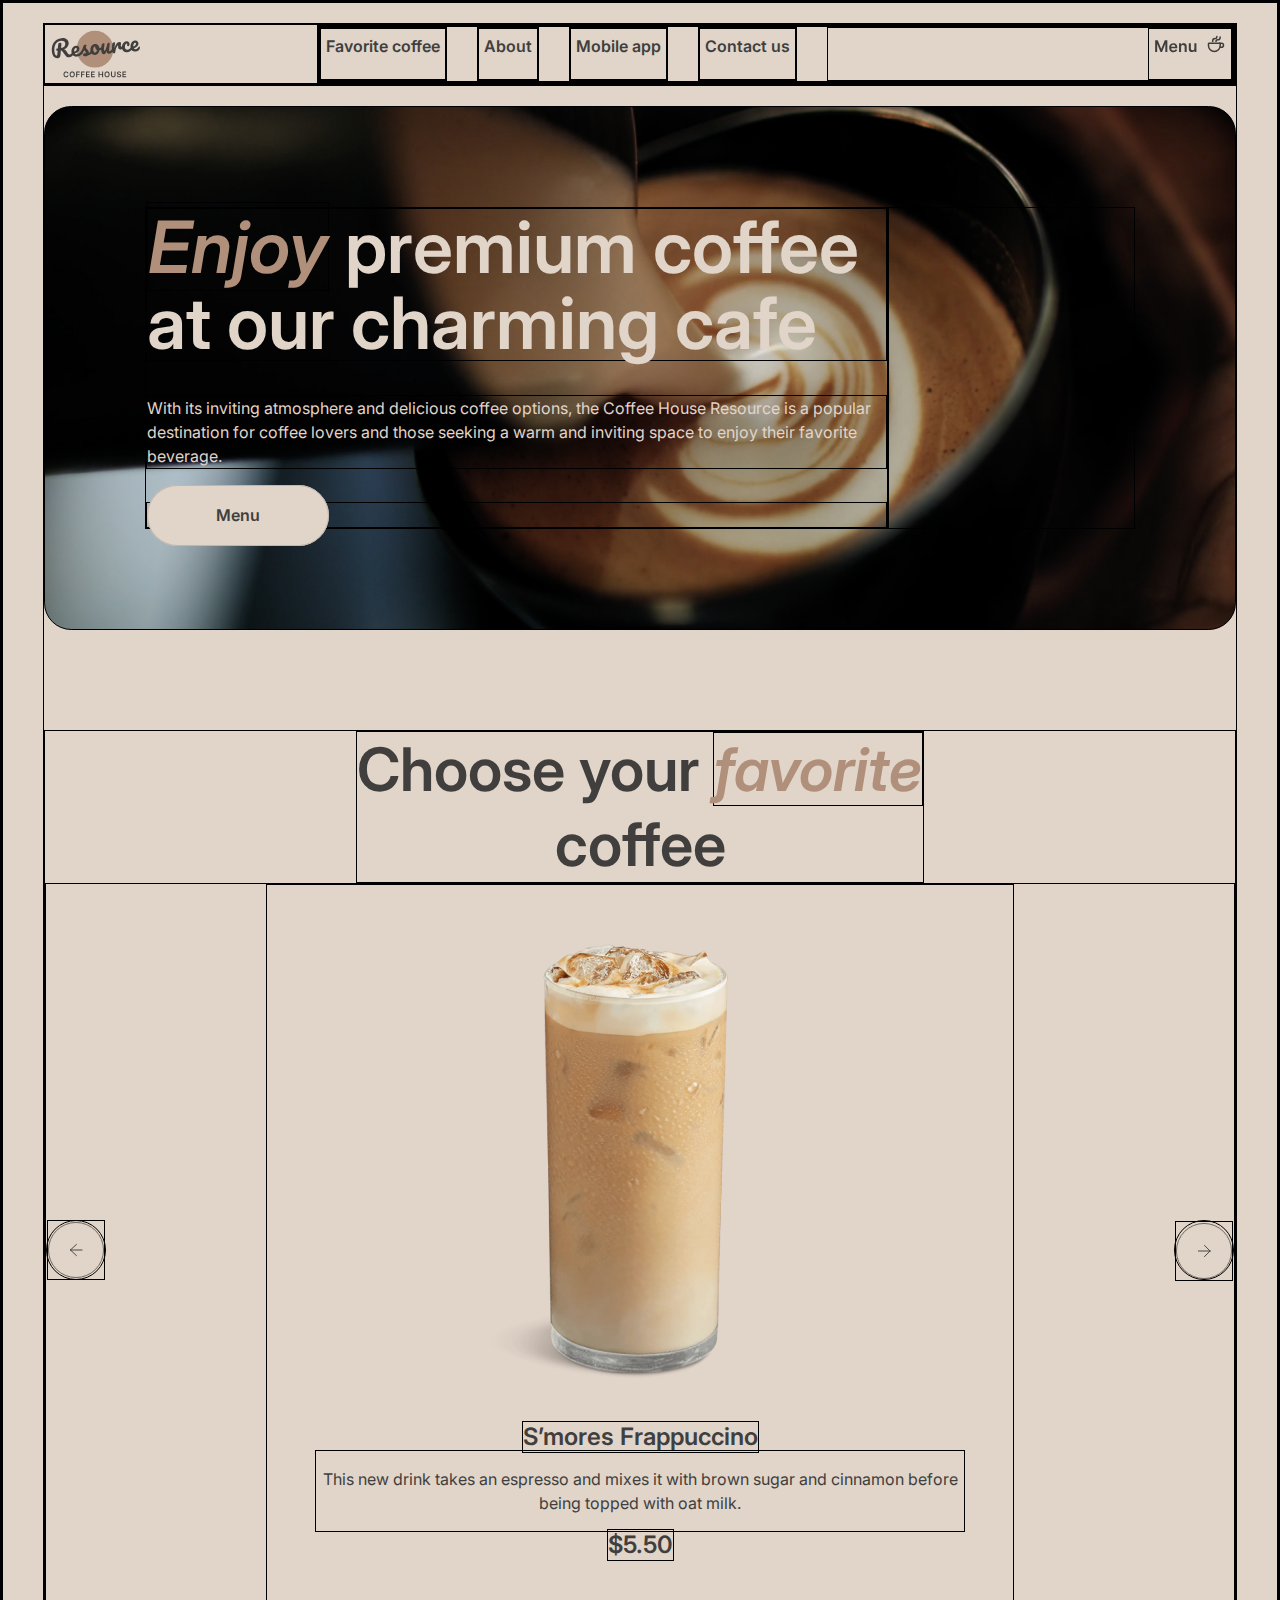
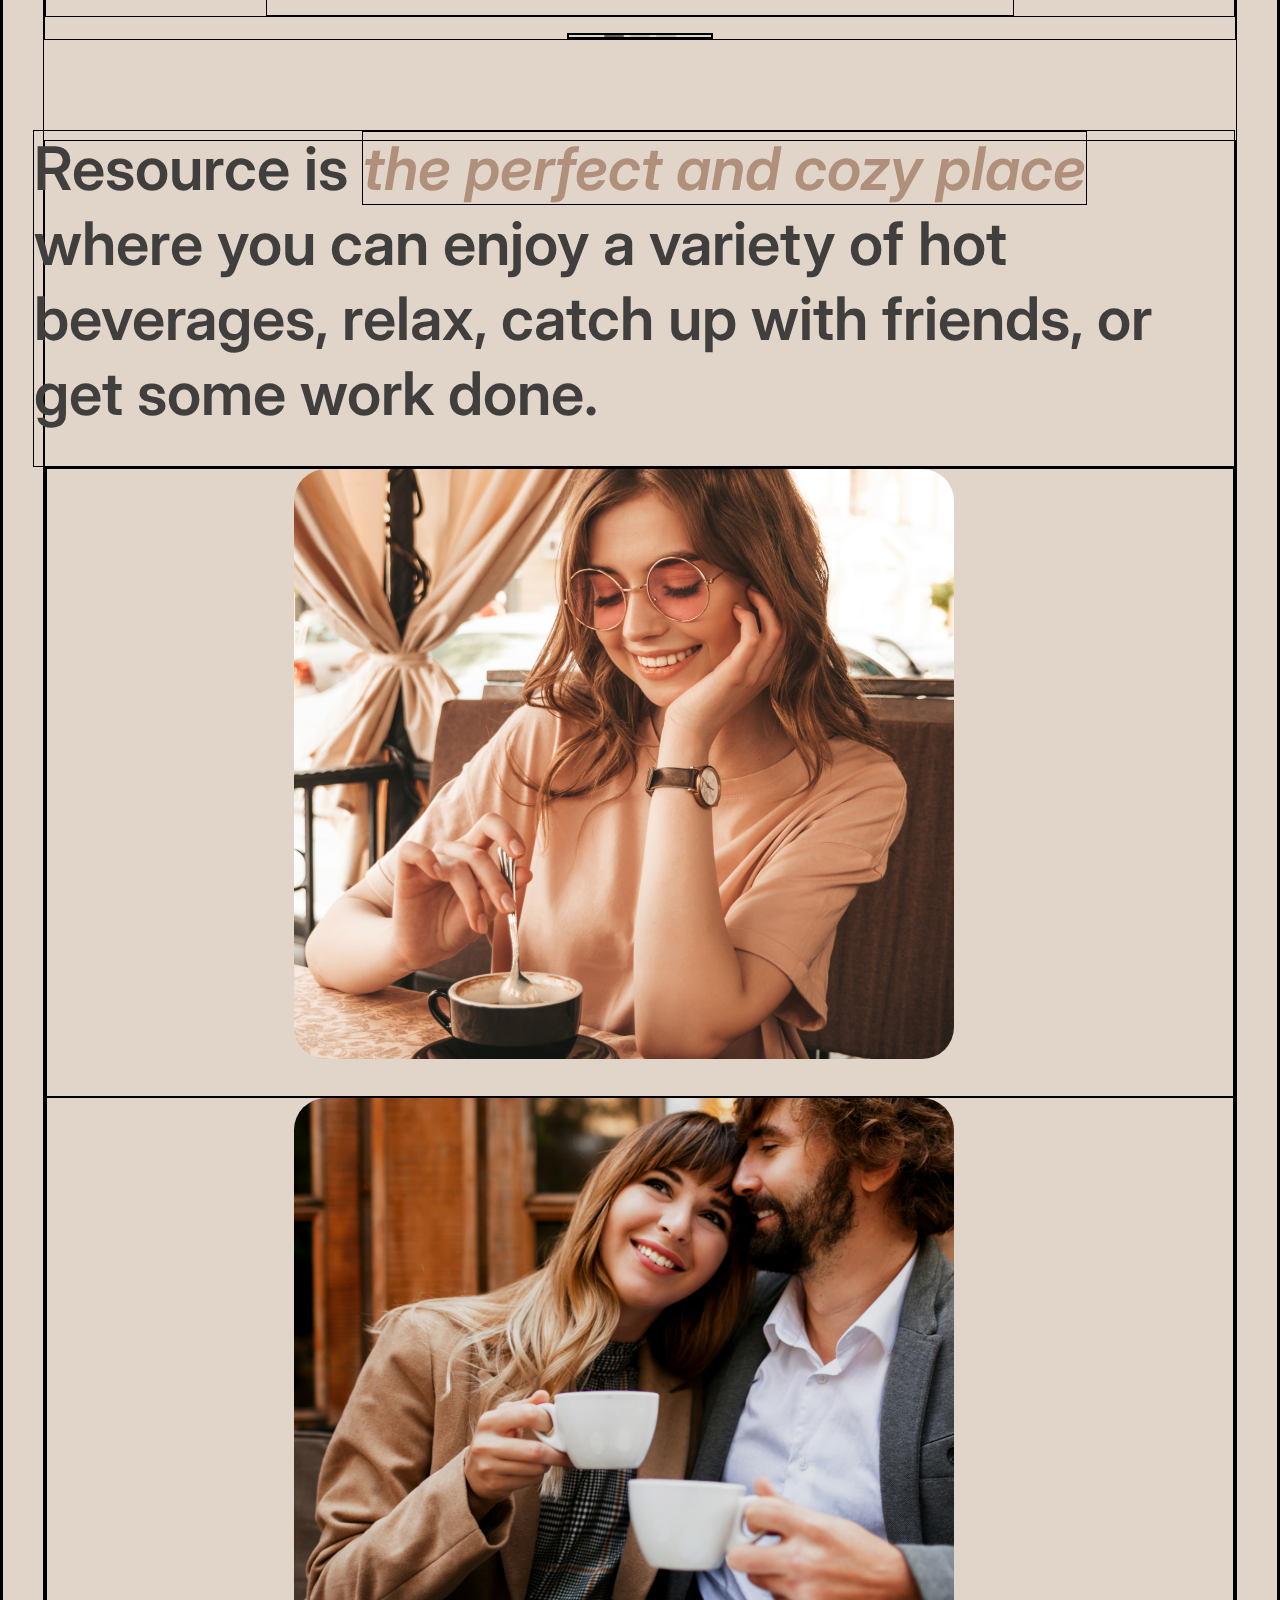
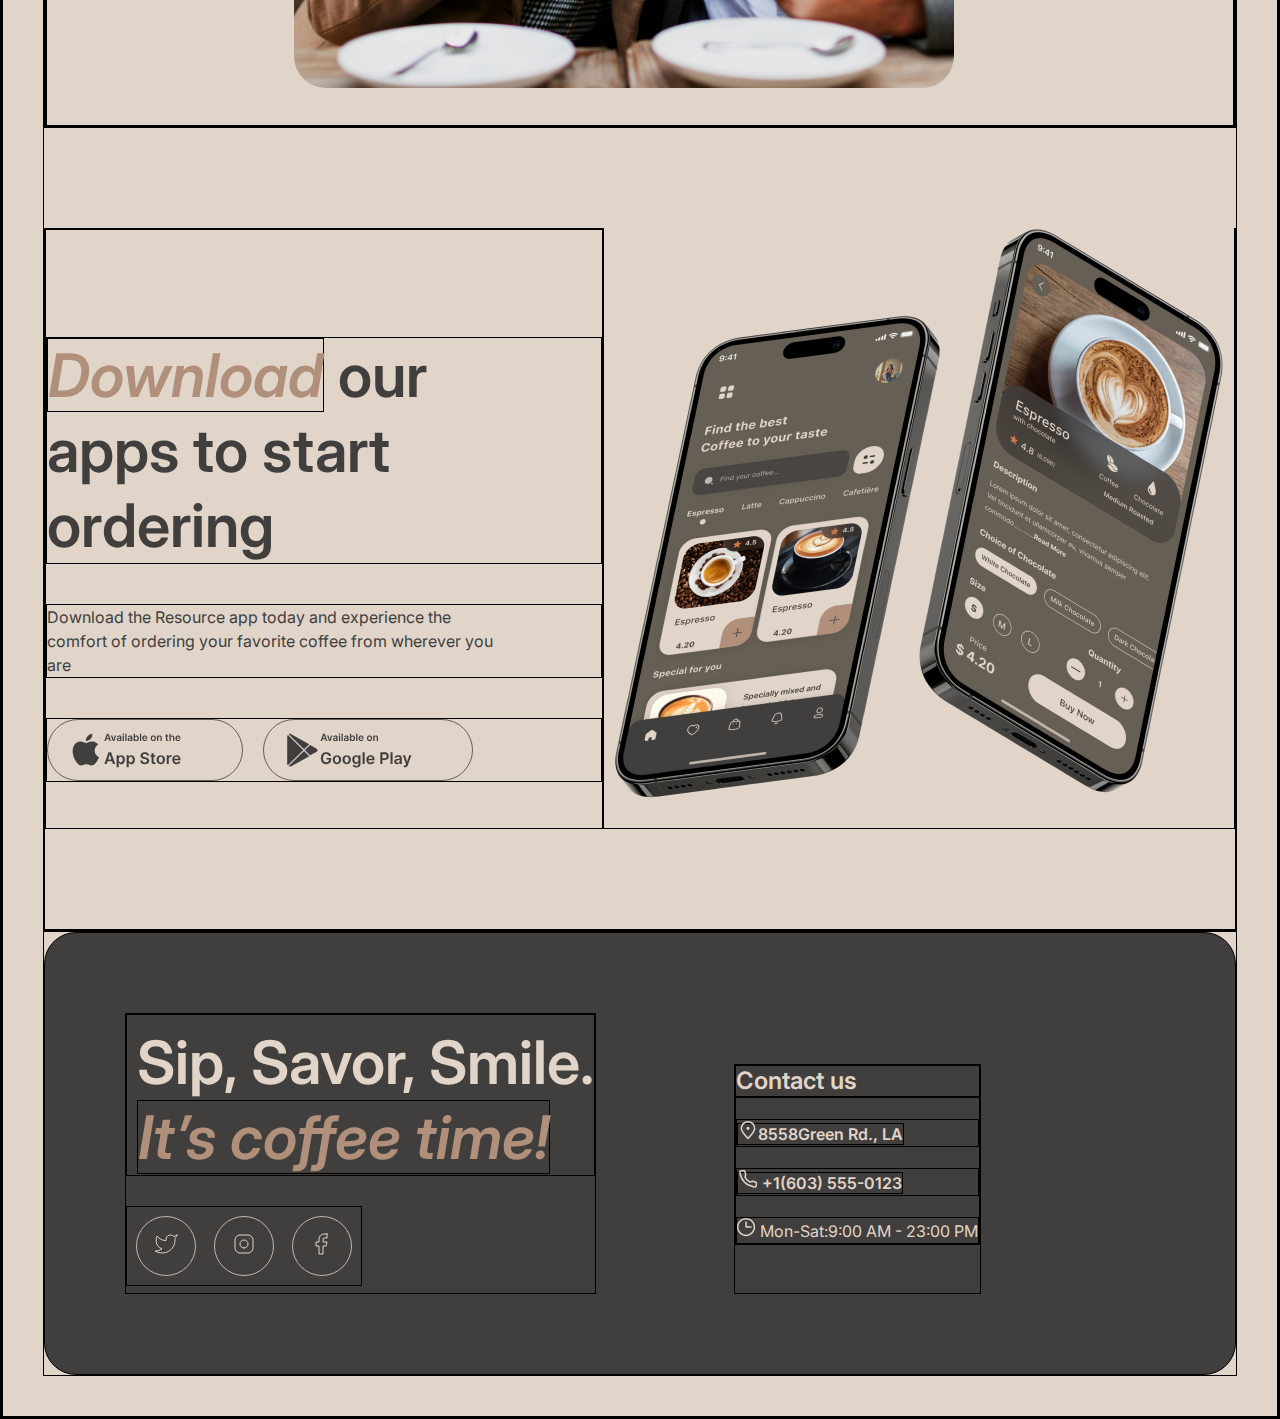
==== Coffee-House/index.html @ 2c1d0904 "Add files via upload" ====
<!doctype html>
<html lang="en">
    <head>
        <meta charset="UTF-8" />
        <meta name="viewport" content="width=device-width, initial-scale=1.0" />
        <title>CoffeeHouse1</title>
        <link rel="stylesheet" href="./css/main.css" />
        <link rel="icon" href="./assets/favicon.ico" />
    </head>
    <body>
        <div class="wrapper">
            <header class="header">
                <div class="header__container">
                    <img
                        class="header__logo"
                        src="./assets/logo.svg"
                        alt="logo2"
                    />
                    <nav class="header__nav nav" id="mainNav">
                        <ul class="nav__list">
                            <li class="nav__item">
                                <a href="#favorite-coffee" class="nav__link"
                                    >Favorite coffee</a
                                >
                            </li>
                            <li class="nav__item">
                                <a href="#about" class="nav__link">About</a>
                            </li>
                            <li class="nav__item">
                                <a href="#mobile-app" class="nav__link"
                                    >Mobile app</a
                                >
                            </li>
                            <li class="nav__item">
                                <a href="#contact-us" class="nav__link"
                                    >Contact us</a
                                >
                            </li>
                            <li class="nav__item">
                                <a 
                                    href="https://rolling-scopes-school.github.io/valdispatriarh-JSFE2023Q4/Coffee-House/page2/menu.html" 
                                    class="nav__link"
                                    id="toMenu"
                                    ><img src="./assets/menu-item.svg" alt="menu" /></a
                                >
                            </li>
                        </ul>
                    </nav>
                    <img
                        class="header__img-burger"
                        id="burgerBtn"
                        src="./assets/button-icon-burger.svg"
                        alt="burger-menu"
                    />
                </div>
            </header>
            <main class="page1">
                <section class="hero__container">
                    <div class="hero__block-def block-def">
                        <h1 class="block-def__h1">
                            <i class="block-def__h1-i">Enjoy</i> premium coffee
                            at our charming cafe
                        </h1>
                        <p class="block-def__text">
                            With its inviting atmosphere and delicious coffee
                            options, the Coffee House Resource is a popular
                            destination for coffee lovers and those seeking a
                            warm and inviting space to enjoy their favorite
                            beverage.
                        </p>
                        <div>
                            <a
                                href="https://rolling-scopes-school.github.io/valdispatriarh-JSFE2023Q4/Coffee-House/page2/menu.html"
                                class="block-def__btn"
                                >Menu</a
                            >
                        </div>
                    </div>
                    <div class="hero__block-zero"></div>
                </section>
                <section class="favorite-coffee__container">
                    <h2
                        class="favorite-coffee__h2-favorite-coffee"
                        id="favorite-coffee"
                    >
                        Choose your <i class="h2-i">favorite </i><br />coffee
                    </h2>
                    <div class="favorite-coffee__card-menu card-menu">
                        <button class="card-menu__btn-left">
                            <svg
                                width="60"
                                height="60"
                                viewBox="0 0 60 60"
                                fill="none"
                                xmlns="http://www.w3.org/2000/svg"
                            >
                                <rect
                                    x="0.5"
                                    y="0.5"
                                    width="59"
                                    height="59"
                                    rx="29.5"
                                    stroke="#665F55"
                                />
                                <path
                                    d="M36.5 30H24M24 30L30.5 36M24 30L30.5 24"
                                    stroke="#403F3D"
                                    stroke-linecap="round"
                                    stroke-linejoin="round"
                                />
                            </svg>
                        </button>
                        <div class="card-menu__card">
                            <img
                                src="assets/coffee-slider-1.png"
                                alt="coffee"
                            />
                            <h3>S’mores Frappuccino</h3>
                            <p class="text">
                                This new drink takes an espresso and mixes it
                                with brown sugar and cinnamon before being
                                topped with oat milk.
                            </p>
                            <h3>$5.50</h3>
                        </div>
                        <button class="card-menu__btn-right">
                            <svg
                                width="60"
                                height="60"
                                viewBox="0 0 60 60"
                                fill="none"
                                xmlns="http://www.w3.org/2000/svg"
                            >
                                <rect
                                    x="0.5"
                                    y="0.5"
                                    width="59"
                                    height="59"
                                    rx="29.5"
                                    stroke="#665F55"
                                />
                                <path
                                    d="M24 30H36.5M36.5 30L30.5 24M36.5 30L30.5 36"
                                    stroke="#403F3D"
                                    stroke-linecap="round"
                                    stroke-linejoin="round"
                                />
                            </svg>
                        </button>
                    </div>
                    <div class="favorite-coffee__controls">
                        <svg
                            width="144"
                            height="4"
                            viewBox="0 0 144 4"
                            fill="none"
                            xmlns="http://www.w3.org/2000/svg"
                        >
                            <rect width="40" height="4" rx="2" fill="#665F55" />
                            <rect
                                x="52"
                                width="40"
                                height="4"
                                rx="2"
                                fill="#C1B6AD"
                            />
                            <rect
                                x="104"
                                width="40"
                                height="4"
                                rx="2"
                                fill="#C1B6AD"
                            />
                        </svg>
                    </div>
                </section>
                <section class="about__container">
                    <h2 class="about__h2-about" id="about">
                        Resource is
                        <i class="h2-i">the perfect and cozy place</i> where you
                        can enjoy a variety of hot beverages, relax, catch up
                        with friends, or get some work done.
                    </h2>
                    <div class="about__block-foto block-foto">
                        <div class="block-foto__column column">
                            <img
                                class="column__foto"
                                src="assets/about-1.png"
                                alt="people-and-coffe"
                            /><img
                                class="column__foto"
                                id="foto-none"
                                src="assets/about-2.png"
                                alt="people-and-coffe"
                            />
                        </div>
                        <div class="block-foto__column column">
                            <img
                                class="column__foto"
                                id="foto-none"
                                src="assets/about-3.png"
                                alt="people-and-coffe"
                            /><img
                                class="column__foto"
                                src="assets/about-4.png"
                                alt="people-and-coffe"
                            />
                        </div>
                    </div>
                </section>
                <section class="mobile-app__container">
                    <div class="mobile-app__block-def-app block-def-app">
                        <h2
                            class="block-def-app__h2-mobile-app"
                            id="mobile-app"
                        >
                            <i class="h2-i">Download</i> our apps to start
                            ordering
                        </h2>
                        <p class="block-def-app__text">
                            Download the Resource app today and experience the
                            comfort of ordering your favorite coffee from
                            wherever you are
                        </p>
                        <div class="block-def-app__btns btns">
                            <button class="btns__btn">
                                <img
                                    src="assets/icon-aple.svg"
                                    alt="mobile-app"
                                />
                                <img
                                    src="assets/text-aple.svg"
                                    alt="mobile-app"
                                />
                            </button>
                            <button class="btns__btn">
                                <img
                                    src="assets/icon-play.svg"
                                    alt="mobile-app"
                                />
                                <img
                                    src="assets/text-play.svg"
                                    alt="mobile-app"
                                />
                            </button>
                        </div>
                    </div>
                    <div>
                        <img
                            class="mobile-app__img"
                            src="assets/mobile-screens.png"
                            alt="phone"
                        />
                    </div>
                </section>
            </main>
            <footer class="footer">
                <div class="footer__container contact">
                    <div class="contact__column1 column1">
                        <h2 class="column1__h2-footer" id="contact-us">
                            Sip, Savor, Smile. <br />
                            <i class="h2-i">It’s coffee time!</i>
                        </h2>
                        <div class="column1__socials socials">
                            <button class="socials__social">
                                <img src="assets/twitter.svg" alt="twitter" />
                            </button>
                            <button class="socials__social">
                                <img
                                    src="assets/instagram.svg"
                                    alt="instagram"
                                />
                            </button>
                            <button class="socials__social">
                                <img src="assets/facebook.svg" alt="facebook" />
                            </button>
                        </div>
                    </div>
                    <div class="contact__column2 column2">
                        <div class="column2__h3">Contact us</div>
                        <div class="column2__block-mobile block-mobile">
                            <div class="block-mobile__mobile mobile">
                                <a
                                    class="mobile__link"
                                    href="https://www.google.com/maps/place/Stadion+KS+Unia/@50.0843078,19.0805729,440m/data=!3m1!1e3!4m6!3m5!1s0x4716b8bbd74f8417:0xfcd9d0f91b999018!8m2!3d50.0828512!4d19.0829409!16s%2Fg%2F1tlbmw_q?hl=pl&entry=ttu"
                                    target="_blank"
                                    ><img
                                        src="assets/pin-alt.svg"
                                        alt="pin-alt"
                                    />8558Green Rd., LA</a
                                >
                            </div>
                            <div class="block-mobile__mobile mobile">
                                <a
                                    class="mobile__link"
                                    href="tel:+1(603)555-0123"
                                >
                                    <img src="assets/phone.svg" alt="phone" />
                                    +1(603) 555-0123</a
                                >
                            </div>
                            <div class="block-mobile__mobile mobile">
                                <img src="assets/Union.svg" alt="Union" />
                                Mon-Sat:9:00 AM - 23:00 PM
                            </div>
                        </div>
                    </div>
                </div>
            </footer>
        </div>
        <script src="js/main.js"></script>
    </body>
</html>
---- Coffee-House/css/main.css ----
@charset "UTF-8";
@import url(https://fonts.googleapis.com/css?family=Inter:100,200,300,regular,500,600,700,800,900);
.wrapper {
  display: flex;
}

.item {
  flex: 1 200px;
  order: 2;
}

/*! normalize.css v8.0.1 | MIT License | github.com/necolas/normalize.css */
/* Document
   ========================================================================== */
/**
 * 1. Correct the line height in all browsers.
 * 2. Prevent adjustments of font size after orientation changes in iOS.
 */
html {
  line-height: 1.15; /* 1 */
  -webkit-text-size-adjust: 100%; /* 2 */
}

/* Sections
     ========================================================================== */
/**
   * Remove the margin in all browsers.
   */
body {
  margin: 0;
}

/**
   * Render the `main` element consistently in IE.
   */
main {
  display: block;
}

/**
   * Correct the font size and margin on `h1` elements within `section` and
   * `article` contexts in Chrome, Firefox, and Safari.
   */
h1 {
  font-size: 2em;
  margin: 0.67em 0;
}

/* Grouping content
     ========================================================================== */
/**
   * 1. Add the correct box sizing in Firefox.
   * 2. Show the overflow in Edge and IE.
   */
hr {
  box-sizing: content-box; /* 1 */
  height: 0; /* 1 */
  overflow: visible; /* 2 */
}

/**
   * 1. Correct the inheritance and scaling of font size in all browsers.
   * 2. Correct the odd `em` font sizing in all browsers.
   */
pre {
  font-family: monospace, monospace; /* 1 */
  font-size: 1em; /* 2 */
}

/* Text-level semantics
     ========================================================================== */
/**
   * Remove the gray background on active links in IE 10.
   */
a {
  background-color: transparent;
}

/**
   * 1. Remove the bottom border in Chrome 57-
   * 2. Add the correct text decoration in Chrome, Edge, IE, Opera, and Safari.
   */
abbr[title] {
  border-bottom: none; /* 1 */
  text-decoration: underline; /* 2 */
  -webkit-text-decoration: underline dotted;
          text-decoration: underline dotted; /* 2 */
}

/**
   * Add the correct font weight in Chrome, Edge, and Safari.
   */
b,
strong {
  font-weight: bolder;
}

/**
   * 1. Correct the inheritance and scaling of font size in all browsers.
   * 2. Correct the odd `em` font sizing in all browsers.
   */
code,
kbd,
samp {
  font-family: monospace, monospace; /* 1 */
  font-size: 1em; /* 2 */
}

/**
   * Add the correct font size in all browsers.
   */
small {
  font-size: 80%;
}

/**
   * Prevent `sub` and `sup` elements from affecting the line height in
   * all browsers.
   */
sub,
sup {
  font-size: 75%;
  line-height: 0;
  position: relative;
  vertical-align: baseline;
}

sub {
  bottom: -0.25em;
}

sup {
  top: -0.5em;
}

/* Embedded content
     ========================================================================== */
/**
   * Remove the border on images inside links in IE 10.
   */
img {
  border-style: none;
}

/* Forms
     ========================================================================== */
/**
   * 1. Change the font styles in all browsers.
   * 2. Remove the margin in Firefox and Safari.
   */
button,
input,
optgroup,
select,
textarea {
  font-family: inherit; /* 1 */
  font-size: 100%; /* 1 */
  line-height: 1.15; /* 1 */
  margin: 0; /* 2 */
}

/**
   * Show the overflow in IE.
   * 1. Show the overflow in Edge.
   */
button,
input {
  /* 1 */
  overflow: visible;
}

/**
   * Remove the inheritance of text transform in Edge, Firefox, and IE.
   * 1. Remove the inheritance of text transform in Firefox.
   */
button,
select {
  /* 1 */
  text-transform: none;
}

/**
   * Correct the inability to style clickable types in iOS and Safari.
   */
button,
[type=button],
[type=reset],
[type=submit] {
  -webkit-appearance: button;
}

/**
   * Remove the inner border and padding in Firefox.
   */
button::-moz-focus-inner,
[type=button]::-moz-focus-inner,
[type=reset]::-moz-focus-inner,
[type=submit]::-moz-focus-inner {
  border-style: none;
  padding: 0;
}

/**
   * Restore the focus styles unset by the previous rule.
   */
button:-moz-focusring,
[type=button]:-moz-focusring,
[type=reset]:-moz-focusring,
[type=submit]:-moz-focusring {
  outline: 1px dotted ButtonText;
}

/**
   * Correct the padding in Firefox.
   */
fieldset {
  padding: 0.35em 0.75em 0.625em;
}

/**
   * 1. Correct the text wrapping in Edge and IE.
   * 2. Correct the color inheritance from `fieldset` elements in IE.
   * 3. Remove the padding so developers are not caught out when they zero out
   *    `fieldset` elements in all browsers.
   */
legend {
  box-sizing: border-box; /* 1 */
  color: inherit; /* 2 */
  display: table; /* 1 */
  max-width: 100%; /* 1 */
  padding: 0; /* 3 */
  white-space: normal; /* 1 */
}

/**
   * Add the correct vertical alignment in Chrome, Firefox, and Opera.
   */
progress {
  vertical-align: baseline;
}

/**
   * Remove the default vertical scrollbar in IE 10+.
   */
textarea {
  overflow: auto;
}

/**
   * 1. Add the correct box sizing in IE 10.
   * 2. Remove the padding in IE 10.
   */
[type=checkbox],
[type=radio] {
  box-sizing: border-box; /* 1 */
  padding: 0; /* 2 */
}

/**
   * Correct the cursor style of increment and decrement buttons in Chrome.
   */
[type=number]::-webkit-inner-spin-button,
[type=number]::-webkit-outer-spin-button {
  height: auto;
}

/**
   * 1. Correct the odd appearance in Chrome and Safari.
   * 2. Correct the outline style in Safari.
   */
[type=search] {
  -webkit-appearance: textfield; /* 1 */
  outline-offset: -2px; /* 2 */
}

/**
   * Remove the inner padding in Chrome and Safari on macOS.
   */
[type=search]::-webkit-search-decoration {
  -webkit-appearance: none;
}

/**
   * 1. Correct the inability to style clickable types in iOS and Safari.
   * 2. Change font properties to `inherit` in Safari.
   */
::-webkit-file-upload-button {
  -webkit-appearance: button; /* 1 */
  font: inherit; /* 2 */
}

/* Interactive
     ========================================================================== */
/*
   * Add the correct display in Edge, IE 10+, and Firefox.
   */
details {
  display: block;
}

/*
   * Add the correct display in all browsers.
   */
summary {
  display: list-item;
}

/* Misc
     ========================================================================== */
/**
   * Add the correct display in IE 10+.
   */
template {
  display: none;
}

/**
   * Add the correct display in IE 10.
   */
[hidden] {
  display: none;
}

.block-def__h1, .block-def__h1-i {
  font-size: 4.5rem;
  font-weight: 600;
  line-height: 105%;
}

.block-def__h1-i {
  font-style: italic;
}

.block-def-app__h2-mobile-app, .about__h2-about, .favorite-coffee__h2-favorite-coffee, .h2-i, .column1__h2-footer {
  font-size: 3.75rem;
  font-weight: 600;
  line-height: 125%;
}

.h2-i {
  font-style: italic;
}

.favorite-coffee__card-menu .price, .favorite-coffee__card-menu h3, .column2__h3 {
  font-size: 1.5rem;
  font-weight: 600;
  line-height: 125%;
}

body {
  font-size: 1rem;
  font-weight: 400;
  line-height: 150%;
}

.block-def__btn, .btns__btn, .card-menu__btn-right, .card-menu__btn-left, .nav__link, .mobile__link {
  font-size: 1rem;
  font-weight: 600;
  line-height: 150%;
}

.header__container {
  max-height: 3.75rem;
  display: flex;
  flex-direction: row;
  justify-content: space-between;
}
.header__nav {
  display: flex;
  flex-direction: row;
}
.header__btn {
  padding-top: 0.7rem;
}
@media screen and (max-width: 768px) {
  .header__btn {
    display: none;
  }
}
.header__img-burger {
  display: none;
}
@media screen and (max-width: 768px) {
  .header__img-burger {
    display: block;
  }
}

.nav__list {
  padding: 0;
  margin: 0;
  flex: 1 1 auto;
  display: flex;
  flex-direction: row;
  justify-content: center;
  gap: 1.9rem;
  list-style: none;
}
@media screen and (max-width: 768px) {
  .nav__list {
    display: flex; /* Используем flex для столбцового макета */
    flex-direction: column;
    position: fixed;
    top: 0;
    right: -768px; /* Начальное положение за экраном */
    background-color: #e1d4c9; /* Цвет фона меню */
    width: 768px;
    height: 100%;
    padding-top: 60px; /* Отступ сверху для учета высоты верхнего элемента */
    transition: right 0.3s ease; /* Плавное анимированное изменение положения */
  }
}
.nav__item {
  display: flex;
  flex-direction: row;
}
.nav__link {
  padding: 0.3rem 0.3rem 0.3rem 0.3rem;
}

#toMenu {
  margin-left: 20rem;
}
@media screen and (max-width: 1100px) {
  #toMenu {
    margin-left: 0rem;
  }
}

@media screen and (max-width: 768px) {
  #mainNav.show-menu ul {
    right: 0; /* Показываем меню при смене класса */
  }
}
.wrapper {
  display: flex;
}

.item {
  flex: 1 200px;
  order: 2;
}

/*! normalize.css v8.0.1 | MIT License | github.com/necolas/normalize.css */
/* Document
   ========================================================================== */
/**
 * 1. Correct the line height in all browsers.
 * 2. Prevent adjustments of font size after orientation changes in iOS.
 */
html {
  line-height: 1.15; /* 1 */
  -webkit-text-size-adjust: 100%; /* 2 */
}

/* Sections
     ========================================================================== */
/**
   * Remove the margin in all browsers.
   */
body {
  margin: 0;
}

/**
   * Render the `main` element consistently in IE.
   */
main {
  display: block;
}

/**
   * Correct the font size and margin on `h1` elements within `section` and
   * `article` contexts in Chrome, Firefox, and Safari.
   */
h1 {
  font-size: 2em;
  margin: 0.67em 0;
}

/* Grouping content
     ========================================================================== */
/**
   * 1. Add the correct box sizing in Firefox.
   * 2. Show the overflow in Edge and IE.
   */
hr {
  box-sizing: content-box; /* 1 */
  height: 0; /* 1 */
  overflow: visible; /* 2 */
}

/**
   * 1. Correct the inheritance and scaling of font size in all browsers.
   * 2. Correct the odd `em` font sizing in all browsers.
   */
pre {
  font-family: monospace, monospace; /* 1 */
  font-size: 1em; /* 2 */
}

/* Text-level semantics
     ========================================================================== */
/**
   * Remove the gray background on active links in IE 10.
   */
a {
  background-color: transparent;
}

/**
   * 1. Remove the bottom border in Chrome 57-
   * 2. Add the correct text decoration in Chrome, Edge, IE, Opera, and Safari.
   */
abbr[title] {
  border-bottom: none; /* 1 */
  text-decoration: underline; /* 2 */
  -webkit-text-decoration: underline dotted;
          text-decoration: underline dotted; /* 2 */
}

/**
   * Add the correct font weight in Chrome, Edge, and Safari.
   */
b,
strong {
  font-weight: bolder;
}

/**
   * 1. Correct the inheritance and scaling of font size in all browsers.
   * 2. Correct the odd `em` font sizing in all browsers.
   */
code,
kbd,
samp {
  font-family: monospace, monospace; /* 1 */
  font-size: 1em; /* 2 */
}

/**
   * Add the correct font size in all browsers.
   */
small {
  font-size: 80%;
}

/**
   * Prevent `sub` and `sup` elements from affecting the line height in
   * all browsers.
   */
sub,
sup {
  font-size: 75%;
  line-height: 0;
  position: relative;
  vertical-align: baseline;
}

sub {
  bottom: -0.25em;
}

sup {
  top: -0.5em;
}

/* Embedded content
     ========================================================================== */
/**
   * Remove the border on images inside links in IE 10.
   */
img {
  border-style: none;
}

/* Forms
     ========================================================================== */
/**
   * 1. Change the font styles in all browsers.
   * 2. Remove the margin in Firefox and Safari.
   */
button,
input,
optgroup,
select,
textarea {
  font-family: inherit; /* 1 */
  font-size: 100%; /* 1 */
  line-height: 1.15; /* 1 */
  margin: 0; /* 2 */
}

/**
   * Show the overflow in IE.
   * 1. Show the overflow in Edge.
   */
button,
input {
  /* 1 */
  overflow: visible;
}

/**
   * Remove the inheritance of text transform in Edge, Firefox, and IE.
   * 1. Remove the inheritance of text transform in Firefox.
   */
button,
select {
  /* 1 */
  text-transform: none;
}

/**
   * Correct the inability to style clickable types in iOS and Safari.
   */
button,
[type=button],
[type=reset],
[type=submit] {
  -webkit-appearance: button;
}

/**
   * Remove the inner border and padding in Firefox.
   */
button::-moz-focus-inner,
[type=button]::-moz-focus-inner,
[type=reset]::-moz-focus-inner,
[type=submit]::-moz-focus-inner {
  border-style: none;
  padding: 0;
}

/**
   * Restore the focus styles unset by the previous rule.
   */
button:-moz-focusring,
[type=button]:-moz-focusring,
[type=reset]:-moz-focusring,
[type=submit]:-moz-focusring {
  outline: 1px dotted ButtonText;
}

/**
   * Correct the padding in Firefox.
   */
fieldset {
  padding: 0.35em 0.75em 0.625em;
}

/**
   * 1. Correct the text wrapping in Edge and IE.
   * 2. Correct the color inheritance from `fieldset` elements in IE.
   * 3. Remove the padding so developers are not caught out when they zero out
   *    `fieldset` elements in all browsers.
   */
legend {
  box-sizing: border-box; /* 1 */
  color: inherit; /* 2 */
  display: table; /* 1 */
  max-width: 100%; /* 1 */
  padding: 0; /* 3 */
  white-space: normal; /* 1 */
}

/**
   * Add the correct vertical alignment in Chrome, Firefox, and Opera.
   */
progress {
  vertical-align: baseline;
}

/**
   * Remove the default vertical scrollbar in IE 10+.
   */
textarea {
  overflow: auto;
}

/**
   * 1. Add the correct box sizing in IE 10.
   * 2. Remove the padding in IE 10.
   */
[type=checkbox],
[type=radio] {
  box-sizing: border-box; /* 1 */
  padding: 0; /* 2 */
}

/**
   * Correct the cursor style of increment and decrement buttons in Chrome.
   */
[type=number]::-webkit-inner-spin-button,
[type=number]::-webkit-outer-spin-button {
  height: auto;
}

/**
   * 1. Correct the odd appearance in Chrome and Safari.
   * 2. Correct the outline style in Safari.
   */
[type=search] {
  -webkit-appearance: textfield; /* 1 */
  outline-offset: -2px; /* 2 */
}

/**
   * Remove the inner padding in Chrome and Safari on macOS.
   */
[type=search]::-webkit-search-decoration {
  -webkit-appearance: none;
}

/**
   * 1. Correct the inability to style clickable types in iOS and Safari.
   * 2. Change font properties to `inherit` in Safari.
   */
::-webkit-file-upload-button {
  -webkit-appearance: button; /* 1 */
  font: inherit; /* 2 */
}

/* Interactive
     ========================================================================== */
/*
   * Add the correct display in Edge, IE 10+, and Firefox.
   */
details {
  display: block;
}

/*
   * Add the correct display in all browsers.
   */
summary {
  display: list-item;
}

/* Misc
     ========================================================================== */
/**
   * Add the correct display in IE 10+.
   */
template {
  display: none;
}

/**
   * Add the correct display in IE 10.
   */
[hidden] {
  display: none;
}

.block-def__h1, .block-def__h1-i {
  font-size: 4.5rem;
  font-weight: 600;
  line-height: 105%;
}

.block-def__h1-i {
  font-style: italic;
}

.block-def-app__h2-mobile-app, .about__h2-about, .favorite-coffee__h2-favorite-coffee, .h2-i, .column1__h2-footer {
  font-size: 3.75rem;
  font-weight: 600;
  line-height: 125%;
}

.h2-i {
  font-style: italic;
}

.favorite-coffee__card-menu .price, .favorite-coffee__card-menu h3, .column2__h3 {
  font-size: 1.5rem;
  font-weight: 600;
  line-height: 125%;
}

body {
  font-size: 1rem;
  font-weight: 400;
  line-height: 150%;
}

.block-def__btn, .btns__btn, .card-menu__btn-right, .card-menu__btn-left, .nav__link, .mobile__link {
  font-size: 1rem;
  font-weight: 600;
  line-height: 150%;
}

.footer__container {
  display: flex;
  flex-direction: row;
  background-color: #403f3d;
  border-radius: 2rem;
  padding: 5rem;
  gap: 8.625rem;
}
@media screen and (max-width: 1100px) {
  .footer__container {
    display: flex;
    flex-direction: column;
    gap: 0rem;
  }
}

.contact__column1 {
  display: flex;
  flex-direction: column;
  align-items: flex-start;
}
.contact__column2 {
  display: flex;
  flex-direction: column;
  margin-top: 3.1875rem;
}

.column1__h2-footer {
  color: #e1d4c9;
  padding: 0.625rem 0 0 0.625rem;
  margin: 0;
}
.column1__socials {
  display: flex;
  flex-direction: row;
  margin: 1.875rem 5.875rem 0.4375rem 0rem;
}

.socials__social {
  width: 3.75rem;
  height: 3.75rem;
  border-radius: 15rem;
  border: 0.0625rem solid #c1b6ad;
  background-color: transparent;
  padding: 0.4375rem;
  margin: 0.5625rem;
  cursor: pointer;
}
.socials__social:hover {
  background-color: #403f3d;
  color: #e1d4c9;
}

.column2__h3 {
  font-family: "Inter", sans-serif;
  color: #e1d4c9;
}
.column2__block-mobile {
  color: #e1d4c9;
}

.block-mobile__mobile {
  margin: 1.3125rem 0 0 0;
}

.mobile__link {
  font-family: "Inter", sans-serif;
  color: #e1d4c9;
  text-decoration: none;
  transition: -webkit-text-decoration 2s ease;
  transition: text-decoration 2s ease;
  transition: text-decoration 2s ease, -webkit-text-decoration 2s ease;
  cursor: pointer;
}
.mobile__link:hover {
  text-decoration: underline;
}

.wrapper {
  display: flex;
}

.item {
  flex: 1 200px;
  order: 2;
}

/*! normalize.css v8.0.1 | MIT License | github.com/necolas/normalize.css */
/* Document
   ========================================================================== */
/**
 * 1. Correct the line height in all browsers.
 * 2. Prevent adjustments of font size after orientation changes in iOS.
 */
html {
  line-height: 1.15; /* 1 */
  -webkit-text-size-adjust: 100%; /* 2 */
}

/* Sections
     ========================================================================== */
/**
   * Remove the margin in all browsers.
   */
body {
  margin: 0;
}

/**
   * Render the `main` element consistently in IE.
   */
main {
  display: block;
}

/**
   * Correct the font size and margin on `h1` elements within `section` and
   * `article` contexts in Chrome, Firefox, and Safari.
   */
h1 {
  font-size: 2em;
  margin: 0.67em 0;
}

/* Grouping content
     ========================================================================== */
/**
   * 1. Add the correct box sizing in Firefox.
   * 2. Show the overflow in Edge and IE.
   */
hr {
  box-sizing: content-box; /* 1 */
  height: 0; /* 1 */
  overflow: visible; /* 2 */
}

/**
   * 1. Correct the inheritance and scaling of font size in all browsers.
   * 2. Correct the odd `em` font sizing in all browsers.
   */
pre {
  font-family: monospace, monospace; /* 1 */
  font-size: 1em; /* 2 */
}

/* Text-level semantics
     ========================================================================== */
/**
   * Remove the gray background on active links in IE 10.
   */
a {
  background-color: transparent;
}

/**
   * 1. Remove the bottom border in Chrome 57-
   * 2. Add the correct text decoration in Chrome, Edge, IE, Opera, and Safari.
   */
abbr[title] {
  border-bottom: none; /* 1 */
  text-decoration: underline; /* 2 */
  -webkit-text-decoration: underline dotted;
          text-decoration: underline dotted; /* 2 */
}

/**
   * Add the correct font weight in Chrome, Edge, and Safari.
   */
b,
strong {
  font-weight: bolder;
}

/**
   * 1. Correct the inheritance and scaling of font size in all browsers.
   * 2. Correct the odd `em` font sizing in all browsers.
   */
code,
kbd,
samp {
  font-family: monospace, monospace; /* 1 */
  font-size: 1em; /* 2 */
}

/**
   * Add the correct font size in all browsers.
   */
small {
  font-size: 80%;
}

/**
   * Prevent `sub` and `sup` elements from affecting the line height in
   * all browsers.
   */
sub,
sup {
  font-size: 75%;
  line-height: 0;
  position: relative;
  vertical-align: baseline;
}

sub {
  bottom: -0.25em;
}

sup {
  top: -0.5em;
}

/* Embedded content
     ========================================================================== */
/**
   * Remove the border on images inside links in IE 10.
   */
img {
  border-style: none;
}

/* Forms
     ========================================================================== */
/**
   * 1. Change the font styles in all browsers.
   * 2. Remove the margin in Firefox and Safari.
   */
button,
input,
optgroup,
select,
textarea {
  font-family: inherit; /* 1 */
  font-size: 100%; /* 1 */
  line-height: 1.15; /* 1 */
  margin: 0; /* 2 */
}

/**
   * Show the overflow in IE.
   * 1. Show the overflow in Edge.
   */
button,
input {
  /* 1 */
  overflow: visible;
}

/**
   * Remove the inheritance of text transform in Edge, Firefox, and IE.
   * 1. Remove the inheritance of text transform in Firefox.
   */
button,
select {
  /* 1 */
  text-transform: none;
}

/**
   * Correct the inability to style clickable types in iOS and Safari.
   */
button,
[type=button],
[type=reset],
[type=submit] {
  -webkit-appearance: button;
}

/**
   * Remove the inner border and padding in Firefox.
   */
button::-moz-focus-inner,
[type=button]::-moz-focus-inner,
[type=reset]::-moz-focus-inner,
[type=submit]::-moz-focus-inner {
  border-style: none;
  padding: 0;
}

/**
   * Restore the focus styles unset by the previous rule.
   */
button:-moz-focusring,
[type=button]:-moz-focusring,
[type=reset]:-moz-focusring,
[type=submit]:-moz-focusring {
  outline: 1px dotted ButtonText;
}

/**
   * Correct the padding in Firefox.
   */
fieldset {
  padding: 0.35em 0.75em 0.625em;
}

/**
   * 1. Correct the text wrapping in Edge and IE.
   * 2. Correct the color inheritance from `fieldset` elements in IE.
   * 3. Remove the padding so developers are not caught out when they zero out
   *    `fieldset` elements in all browsers.
   */
legend {
  box-sizing: border-box; /* 1 */
  color: inherit; /* 2 */
  display: table; /* 1 */
  max-width: 100%; /* 1 */
  padding: 0; /* 3 */
  white-space: normal; /* 1 */
}

/**
   * Add the correct vertical alignment in Chrome, Firefox, and Opera.
   */
progress {
  vertical-align: baseline;
}

/**
   * Remove the default vertical scrollbar in IE 10+.
   */
textarea {
  overflow: auto;
}

/**
   * 1. Add the correct box sizing in IE 10.
   * 2. Remove the padding in IE 10.
   */
[type=checkbox],
[type=radio] {
  box-sizing: border-box; /* 1 */
  padding: 0; /* 2 */
}

/**
   * Correct the cursor style of increment and decrement buttons in Chrome.
   */
[type=number]::-webkit-inner-spin-button,
[type=number]::-webkit-outer-spin-button {
  height: auto;
}

/**
   * 1. Correct the odd appearance in Chrome and Safari.
   * 2. Correct the outline style in Safari.
   */
[type=search] {
  -webkit-appearance: textfield; /* 1 */
  outline-offset: -2px; /* 2 */
}

/**
   * Remove the inner padding in Chrome and Safari on macOS.
   */
[type=search]::-webkit-search-decoration {
  -webkit-appearance: none;
}

/**
   * 1. Correct the inability to style clickable types in iOS and Safari.
   * 2. Change font properties to `inherit` in Safari.
   */
::-webkit-file-upload-button {
  -webkit-appearance: button; /* 1 */
  font: inherit; /* 2 */
}

/* Interactive
     ========================================================================== */
/*
   * Add the correct display in Edge, IE 10+, and Firefox.
   */
details {
  display: block;
}

/*
   * Add the correct display in all browsers.
   */
summary {
  display: list-item;
}

/* Misc
     ========================================================================== */
/**
   * Add the correct display in IE 10+.
   */
template {
  display: none;
}

/**
   * Add the correct display in IE 10.
   */
[hidden] {
  display: none;
}

.block-def__h1, .block-def__h1-i {
  font-size: 4.5rem;
  font-weight: 600;
  line-height: 105%;
}

.block-def__h1-i {
  font-style: italic;
}

.block-def-app__h2-mobile-app, .about__h2-about, .favorite-coffee__h2-favorite-coffee, .h2-i, .column1__h2-footer {
  font-size: 3.75rem;
  font-weight: 600;
  line-height: 125%;
}

.h2-i {
  font-style: italic;
}

.favorite-coffee__card-menu .price, .favorite-coffee__card-menu h3, .column2__h3 {
  font-size: 1.5rem;
  font-weight: 600;
  line-height: 125%;
}

body {
  font-size: 1rem;
  font-weight: 400;
  line-height: 150%;
}

.block-def__btn, .btns__btn, .card-menu__btn-right, .card-menu__btn-left, .nav__link, .mobile__link {
  font-size: 1rem;
  font-weight: 600;
  line-height: 150%;
}

* {
  box-sizing: border-box;
  border: 0.0625rem solid rgb(0, 0, 0);
}

html {
  scroll-behavior: smooth;
}

body {
  background-color: #e1d4c9;
  font-family: "Inter", sans-serif;
  color: #403f3d;
  touch-action: manipulation;
  -webkit-user-select: none;
     -moz-user-select: none;
          user-select: none;
}

.wrapper {
  min-height: 100%;
  overflow: clip;
  display: flex;
  flex-direction: column;
  padding: 1.25rem 2.5rem 2.5rem 2.5rem;
}
@media screen and (max-width: 555px) {
  .wrapper {
    padding: 0.25rem 0.5rem 1.5rem 0.5rem;
  }
}

[class*=__container] {
  max-width: 85rem;
  margin: 0 auto;
}

.block-def__h1, .block-def__h1-i {
  font-size: 4.5rem;
  font-weight: 600;
  line-height: 105%;
}

.block-def__h1-i {
  font-style: italic;
}

.block-def-app__h2-mobile-app, .about__h2-about, .favorite-coffee__h2-favorite-coffee, .h2-i, .column1__h2-footer {
  font-size: 3.75rem;
  font-weight: 600;
  line-height: 125%;
}

.h2-i {
  font-style: italic;
}

.favorite-coffee__card-menu .price, .favorite-coffee__card-menu h3, .column2__h3 {
  font-size: 1.5rem;
  font-weight: 600;
  line-height: 125%;
}

body {
  font-size: 1rem;
  font-weight: 400;
  line-height: 150%;
}

.block-def__btn, .btns__btn, .card-menu__btn-right, .card-menu__btn-left, .nav__link, .mobile__link {
  font-size: 1rem;
  font-weight: 600;
  line-height: 150%;
}

.block-def__h1, .block-def__h1-i {
  font-family: "Inter", sans-serif;
  color: #e1d4c9;
  padding: 0;
  margin: 0;
}

.block-def__h1-i {
  color: #b0907a;
}

.block-def-app__h2-mobile-app, .about__h2-about, .favorite-coffee__h2-favorite-coffee, .h2-i {
  font-family: "Inter", sans-serif;
  color: #403f3d;
  padding: 0;
  margin: 0;
}

.h2-i {
  color: #b0907a;
}

.block-def__h1, .block-def__h1-i {
  font-size: 4.5rem;
  font-weight: 600;
  line-height: 105%;
}

.block-def__h1-i {
  font-style: italic;
}

.column1__h2-footer, .block-def-app__h2-mobile-app, .about__h2-about, .favorite-coffee__h2-favorite-coffee, .h2-i {
  font-size: 3.75rem;
  font-weight: 600;
  line-height: 125%;
}

.h2-i {
  font-style: italic;
}

.favorite-coffee__card-menu .price, .favorite-coffee__card-menu h3, .column2__h3 {
  font-size: 1.5rem;
  font-weight: 600;
  line-height: 125%;
}

body {
  font-size: 1rem;
  font-weight: 400;
  line-height: 150%;
}

.block-def__btn, .btns__btn, .card-menu__btn-right, .card-menu__btn-left, .nav__link, .mobile__link {
  font-size: 1rem;
  font-weight: 600;
  line-height: 150%;
}

.block-def__h1, .block-def__h1-i {
  font-size: 4.5rem;
  font-weight: 600;
  line-height: 105%;
}

.block-def__h1-i {
  font-style: italic;
}

.column1__h2-footer, .block-def-app__h2-mobile-app, .about__h2-about, .favorite-coffee__h2-favorite-coffee, .h2-i {
  font-size: 3.75rem;
  font-weight: 600;
  line-height: 125%;
}

.h2-i {
  font-style: italic;
}

.favorite-coffee__card-menu .price, .favorite-coffee__card-menu h3, .column2__h3 {
  font-size: 1.5rem;
  font-weight: 600;
  line-height: 125%;
}

body {
  font-size: 1rem;
  font-weight: 400;
  line-height: 150%;
}

.block-def__btn, .btns__btn, .card-menu__btn-right, .card-menu__btn-left, .nav__link, .mobile__link {
  font-size: 1rem;
  font-weight: 600;
  line-height: 150%;
}

.btns__btn, .card-menu__btn-right, .card-menu__btn-left, .nav__link {
  font-family: "Inter", sans-serif;
  color: #403f3d;
  text-decoration: none;
  transition: -webkit-text-decoration 2s ease;
  transition: text-decoration 2s ease;
  transition: text-decoration 2s ease, -webkit-text-decoration 2s ease;
  cursor: pointer;
}
.btns__btn:hover, .card-menu__btn-right:hover, .card-menu__btn-left:hover, .nav__link:hover {
  text-decoration: underline;
}

.block-def__btn {
  font-family: "Inter", sans-serif;
  text-decoration: none;
  color: #403f3d;
  background-color: #e1d4c9;
  border-radius: 2rem;
  border: 0.0625rem solid #c1b6ad;
  padding: 1.2rem 4.25rem;
  margin-right: 23rem;
  text-align: center;
  cursor: pointer;
}
.block-def__btn:hover {
  text-decoration: underline;
}

.btns__btn, .card-menu__btn-right, .card-menu__btn-left {
  width: -moz-fit-content;
  width: fit-content;
  background-color: transparent;
  transition: background-color 0.5s, color 0.5s;
  cursor: pointer;
}
.btns__btn:hover, .card-menu__btn-right:hover, .card-menu__btn-left:hover {
  background-color: #403f3d;
  color: #e1d4c9;
}

.block-def__h1, .block-def__h1-i {
  font-size: 4.5rem;
  font-weight: 600;
  line-height: 105%;
}

.block-def__h1-i {
  font-style: italic;
}

.column1__h2-footer, .block-def-app__h2-mobile-app, .about__h2-about, .favorite-coffee__h2-favorite-coffee, .h2-i {
  font-size: 3.75rem;
  font-weight: 600;
  line-height: 125%;
}

.h2-i {
  font-style: italic;
}

.favorite-coffee__card-menu .price, .favorite-coffee__card-menu h3, .column2__h3 {
  font-size: 1.5rem;
  font-weight: 600;
  line-height: 125%;
}

body {
  font-size: 1rem;
  font-weight: 400;
  line-height: 150%;
}

.mobile__link, .nav__link, .block-def__btn, .btns__btn, .card-menu__btn-right, .card-menu__btn-left {
  font-size: 1rem;
  font-weight: 600;
  line-height: 150%;
}

.block-def__h1, .block-def__h1-i {
  font-size: 4.5rem;
  font-weight: 600;
  line-height: 105%;
}

.block-def__h1-i {
  font-style: italic;
}

.column1__h2-footer, .block-def-app__h2-mobile-app, .about__h2-about, .favorite-coffee__h2-favorite-coffee, .h2-i {
  font-size: 3.75rem;
  font-weight: 600;
  line-height: 125%;
}

.h2-i {
  font-style: italic;
}

.favorite-coffee__card-menu .price, .favorite-coffee__card-menu h3, .column2__h3 {
  font-size: 1.5rem;
  font-weight: 600;
  line-height: 125%;
}

body {
  font-size: 1rem;
  font-weight: 400;
  line-height: 150%;
}

.mobile__link, .nav__link, .block-def__btn, .btns__btn, .card-menu__btn-right, .card-menu__btn-left {
  font-size: 1rem;
  font-weight: 600;
  line-height: 150%;
}

.block-def__h1, .block-def__h1-i {
  font-family: "Inter", sans-serif;
  color: #e1d4c9;
  padding: 0;
  margin: 0;
}

.block-def__h1-i {
  color: #b0907a;
}

.block-def-app__h2-mobile-app, .about__h2-about, .favorite-coffee__h2-favorite-coffee, .h2-i {
  font-family: "Inter", sans-serif;
  color: #403f3d;
  padding: 0;
  margin: 0;
}

.h2-i {
  color: #b0907a;
}

.block-def__h1, .block-def__h1-i {
  font-size: 4.5rem;
  font-weight: 600;
  line-height: 105%;
}

.block-def__h1-i {
  font-style: italic;
}

.column1__h2-footer, .block-def-app__h2-mobile-app, .about__h2-about, .favorite-coffee__h2-favorite-coffee, .h2-i {
  font-size: 3.75rem;
  font-weight: 600;
  line-height: 125%;
}

.h2-i {
  font-style: italic;
}

.favorite-coffee__card-menu .price, .favorite-coffee__card-menu h3, .column2__h3 {
  font-size: 1.5rem;
  font-weight: 600;
  line-height: 125%;
}

body {
  font-size: 1rem;
  font-weight: 400;
  line-height: 150%;
}

.mobile__link, .nav__link, .block-def__btn, .btns__btn, .card-menu__btn-right, .card-menu__btn-left {
  font-size: 1rem;
  font-weight: 600;
  line-height: 150%;
}

.nav__link, .btns__btn, .card-menu__btn-right, .card-menu__btn-left {
  font-family: "Inter", sans-serif;
  color: #403f3d;
  text-decoration: none;
  transition: -webkit-text-decoration 2s ease;
  transition: text-decoration 2s ease;
  transition: text-decoration 2s ease, -webkit-text-decoration 2s ease;
  cursor: pointer;
}
.nav__link:hover, .btns__btn:hover, .card-menu__btn-right:hover, .card-menu__btn-left:hover {
  text-decoration: underline;
}

.block-def__btn {
  font-family: "Inter", sans-serif;
  text-decoration: none;
  color: #403f3d;
  background-color: #e1d4c9;
  border-radius: 2rem;
  border: 0.0625rem solid #c1b6ad;
  padding: 1.2rem 4.25rem;
  margin-right: 23rem;
  text-align: center;
  cursor: pointer;
}
.block-def__btn:hover {
  text-decoration: underline;
}

.btns__btn, .card-menu__btn-right, .card-menu__btn-left {
  width: -moz-fit-content;
  width: fit-content;
  background-color: transparent;
  transition: background-color 0.5s, color 0.5s;
  cursor: pointer;
}
.btns__btn:hover, .card-menu__btn-right:hover, .card-menu__btn-left:hover {
  background-color: #403f3d;
  color: #e1d4c9;
}

.block-def__h1, .block-def__h1-i {
  font-size: 4.5rem;
  font-weight: 600;
  line-height: 105%;
}

.block-def__h1-i {
  font-style: italic;
}

.column1__h2-footer, .block-def-app__h2-mobile-app, .about__h2-about, .favorite-coffee__h2-favorite-coffee, .h2-i {
  font-size: 3.75rem;
  font-weight: 600;
  line-height: 125%;
}

.h2-i {
  font-style: italic;
}

.favorite-coffee__card-menu .price, .favorite-coffee__card-menu h3, .column2__h3 {
  font-size: 1.5rem;
  font-weight: 600;
  line-height: 125%;
}

body {
  font-size: 1rem;
  font-weight: 400;
  line-height: 150%;
}

.mobile__link, .nav__link, .block-def__btn, .btns__btn, .card-menu__btn-right, .card-menu__btn-left {
  font-size: 1rem;
  font-weight: 600;
  line-height: 150%;
}

.block-def__h1, .block-def__h1-i {
  font-size: 4.5rem;
  font-weight: 600;
  line-height: 105%;
}

.block-def__h1-i {
  font-style: italic;
}

.column1__h2-footer, .block-def-app__h2-mobile-app, .about__h2-about, .favorite-coffee__h2-favorite-coffee, .h2-i {
  font-size: 3.75rem;
  font-weight: 600;
  line-height: 125%;
}

.h2-i {
  font-style: italic;
}

.favorite-coffee__card-menu .price, .favorite-coffee__card-menu h3, .column2__h3 {
  font-size: 1.5rem;
  font-weight: 600;
  line-height: 125%;
}

body {
  font-size: 1rem;
  font-weight: 400;
  line-height: 150%;
}

.mobile__link, .nav__link, .block-def__btn, .btns__btn, .card-menu__btn-right, .card-menu__btn-left {
  font-size: 1rem;
  font-weight: 600;
  line-height: 150%;
}

.block-def__h1, .block-def__h1-i {
  font-family: "Inter", sans-serif;
  color: #e1d4c9;
  padding: 0;
  margin: 0;
}

.block-def__h1-i {
  color: #b0907a;
}

.block-def-app__h2-mobile-app, .about__h2-about, .favorite-coffee__h2-favorite-coffee, .h2-i {
  font-family: "Inter", sans-serif;
  color: #403f3d;
  padding: 0;
  margin: 0;
}

.h2-i {
  color: #b0907a;
}

.block-def__h1, .block-def__h1-i {
  font-size: 4.5rem;
  font-weight: 600;
  line-height: 105%;
}

.block-def__h1-i {
  font-style: italic;
}

.column1__h2-footer, .block-def-app__h2-mobile-app, .about__h2-about, .favorite-coffee__h2-favorite-coffee, .h2-i {
  font-size: 3.75rem;
  font-weight: 600;
  line-height: 125%;
}

.h2-i {
  font-style: italic;
}

.favorite-coffee__card-menu .price, .favorite-coffee__card-menu h3, .column2__h3 {
  font-size: 1.5rem;
  font-weight: 600;
  line-height: 125%;
}

body {
  font-size: 1rem;
  font-weight: 400;
  line-height: 150%;
}

.mobile__link, .nav__link, .block-def__btn, .btns__btn, .card-menu__btn-right, .card-menu__btn-left {
  font-size: 1rem;
  font-weight: 600;
  line-height: 150%;
}

.nav__link, .btns__btn, .card-menu__btn-right, .card-menu__btn-left {
  font-family: "Inter", sans-serif;
  color: #403f3d;
  text-decoration: none;
  transition: -webkit-text-decoration 2s ease;
  transition: text-decoration 2s ease;
  transition: text-decoration 2s ease, -webkit-text-decoration 2s ease;
  cursor: pointer;
}
.nav__link:hover, .btns__btn:hover, .card-menu__btn-right:hover, .card-menu__btn-left:hover {
  text-decoration: underline;
}

.block-def__btn {
  font-family: "Inter", sans-serif;
  text-decoration: none;
  color: #403f3d;
  background-color: #e1d4c9;
  border-radius: 2rem;
  border: 0.0625rem solid #c1b6ad;
  padding: 1.2rem 4.25rem;
  margin-right: 23rem;
  text-align: center;
  cursor: pointer;
}
.block-def__btn:hover {
  text-decoration: underline;
}

.btns__btn, .card-menu__btn-right, .card-menu__btn-left {
  width: -moz-fit-content;
  width: fit-content;
  background-color: transparent;
  transition: background-color 0.5s, color 0.5s;
  cursor: pointer;
}
.btns__btn:hover, .card-menu__btn-right:hover, .card-menu__btn-left:hover {
  background-color: #403f3d;
  color: #e1d4c9;
}

.favorite-coffee__card-menu .card__img {
  color: white;
}
.favorite-coffee__card-menu h3 {
  font-family: "Inter", sans-serif;
  color: #403f3d;
  text-align: center;
}
.favorite-coffee__card-menu .text {
  text-align: center;
}
.favorite-coffee__card-menu .price {
  font-family: "Inter", sans-serif;
  color: #403f3d;
  text-align: center;
}

.wrapper {
  display: flex;
}

.item {
  flex: 1 200px;
  order: 2;
}

/*! normalize.css v8.0.1 | MIT License | github.com/necolas/normalize.css */
/* Document
   ========================================================================== */
/**
 * 1. Correct the line height in all browsers.
 * 2. Prevent adjustments of font size after orientation changes in iOS.
 */
html {
  line-height: 1.15; /* 1 */
  -webkit-text-size-adjust: 100%; /* 2 */
}

/* Sections
     ========================================================================== */
/**
   * Remove the margin in all browsers.
   */
body {
  margin: 0;
}

/**
   * Render the `main` element consistently in IE.
   */
main {
  display: block;
}

/**
   * Correct the font size and margin on `h1` elements within `section` and
   * `article` contexts in Chrome, Firefox, and Safari.
   */
h1 {
  font-size: 2em;
  margin: 0.67em 0;
}

/* Grouping content
     ========================================================================== */
/**
   * 1. Add the correct box sizing in Firefox.
   * 2. Show the overflow in Edge and IE.
   */
hr {
  box-sizing: content-box; /* 1 */
  height: 0; /* 1 */
  overflow: visible; /* 2 */
}

/**
   * 1. Correct the inheritance and scaling of font size in all browsers.
   * 2. Correct the odd `em` font sizing in all browsers.
   */
pre {
  font-family: monospace, monospace; /* 1 */
  font-size: 1em; /* 2 */
}

/* Text-level semantics
     ========================================================================== */
/**
   * Remove the gray background on active links in IE 10.
   */
a {
  background-color: transparent;
}

/**
   * 1. Remove the bottom border in Chrome 57-
   * 2. Add the correct text decoration in Chrome, Edge, IE, Opera, and Safari.
   */
abbr[title] {
  border-bottom: none; /* 1 */
  text-decoration: underline; /* 2 */
  -webkit-text-decoration: underline dotted;
          text-decoration: underline dotted; /* 2 */
}

/**
   * Add the correct font weight in Chrome, Edge, and Safari.
   */
b,
strong {
  font-weight: bolder;
}

/**
   * 1. Correct the inheritance and scaling of font size in all browsers.
   * 2. Correct the odd `em` font sizing in all browsers.
   */
code,
kbd,
samp {
  font-family: monospace, monospace; /* 1 */
  font-size: 1em; /* 2 */
}

/**
   * Add the correct font size in all browsers.
   */
small {
  font-size: 80%;
}

/**
   * Prevent `sub` and `sup` elements from affecting the line height in
   * all browsers.
   */
sub,
sup {
  font-size: 75%;
  line-height: 0;
  position: relative;
  vertical-align: baseline;
}

sub {
  bottom: -0.25em;
}

sup {
  top: -0.5em;
}

/* Embedded content
     ========================================================================== */
/**
   * Remove the border on images inside links in IE 10.
   */
img {
  border-style: none;
}

/* Forms
     ========================================================================== */
/**
   * 1. Change the font styles in all browsers.
   * 2. Remove the margin in Firefox and Safari.
   */
button,
input,
optgroup,
select,
textarea {
  font-family: inherit; /* 1 */
  font-size: 100%; /* 1 */
  line-height: 1.15; /* 1 */
  margin: 0; /* 2 */
}

/**
   * Show the overflow in IE.
   * 1. Show the overflow in Edge.
   */
button,
input {
  /* 1 */
  overflow: visible;
}

/**
   * Remove the inheritance of text transform in Edge, Firefox, and IE.
   * 1. Remove the inheritance of text transform in Firefox.
   */
button,
select {
  /* 1 */
  text-transform: none;
}

/**
   * Correct the inability to style clickable types in iOS and Safari.
   */
button,
[type=button],
[type=reset],
[type=submit] {
  -webkit-appearance: button;
}

/**
   * Remove the inner border and padding in Firefox.
   */
button::-moz-focus-inner,
[type=button]::-moz-focus-inner,
[type=reset]::-moz-focus-inner,
[type=submit]::-moz-focus-inner {
  border-style: none;
  padding: 0;
}

/**
   * Restore the focus styles unset by the previous rule.
   */
button:-moz-focusring,
[type=button]:-moz-focusring,
[type=reset]:-moz-focusring,
[type=submit]:-moz-focusring {
  outline: 1px dotted ButtonText;
}

/**
   * Correct the padding in Firefox.
   */
fieldset {
  padding: 0.35em 0.75em 0.625em;
}

/**
   * 1. Correct the text wrapping in Edge and IE.
   * 2. Correct the color inheritance from `fieldset` elements in IE.
   * 3. Remove the padding so developers are not caught out when they zero out
   *    `fieldset` elements in all browsers.
   */
legend {
  box-sizing: border-box; /* 1 */
  color: inherit; /* 2 */
  display: table; /* 1 */
  max-width: 100%; /* 1 */
  padding: 0; /* 3 */
  white-space: normal; /* 1 */
}

/**
   * Add the correct vertical alignment in Chrome, Firefox, and Opera.
   */
progress {
  vertical-align: baseline;
}

/**
   * Remove the default vertical scrollbar in IE 10+.
   */
textarea {
  overflow: auto;
}

/**
   * 1. Add the correct box sizing in IE 10.
   * 2. Remove the padding in IE 10.
   */
[type=checkbox],
[type=radio] {
  box-sizing: border-box; /* 1 */
  padding: 0; /* 2 */
}

/**
   * Correct the cursor style of increment and decrement buttons in Chrome.
   */
[type=number]::-webkit-inner-spin-button,
[type=number]::-webkit-outer-spin-button {
  height: auto;
}

/**
   * 1. Correct the odd appearance in Chrome and Safari.
   * 2. Correct the outline style in Safari.
   */
[type=search] {
  -webkit-appearance: textfield; /* 1 */
  outline-offset: -2px; /* 2 */
}

/**
   * Remove the inner padding in Chrome and Safari on macOS.
   */
[type=search]::-webkit-search-decoration {
  -webkit-appearance: none;
}

/**
   * 1. Correct the inability to style clickable types in iOS and Safari.
   * 2. Change font properties to `inherit` in Safari.
   */
::-webkit-file-upload-button {
  -webkit-appearance: button; /* 1 */
  font: inherit; /* 2 */
}

/* Interactive
     ========================================================================== */
/*
   * Add the correct display in Edge, IE 10+, and Firefox.
   */
details {
  display: block;
}

/*
   * Add the correct display in all browsers.
   */
summary {
  display: list-item;
}

/* Misc
     ========================================================================== */
/**
   * Add the correct display in IE 10+.
   */
template {
  display: none;
}

/**
   * Add the correct display in IE 10.
   */
[hidden] {
  display: none;
}

.block-def__h1, .block-def__h1-i {
  font-size: 4.5rem;
  font-weight: 600;
  line-height: 105%;
}

.block-def__h1-i {
  font-style: italic;
}

.column1__h2-footer, .block-def-app__h2-mobile-app, .about__h2-about, .favorite-coffee__h2-favorite-coffee, .h2-i {
  font-size: 3.75rem;
  font-weight: 600;
  line-height: 125%;
}

.h2-i {
  font-style: italic;
}

.column2__h3, .favorite-coffee__card-menu h3, .favorite-coffee__card-menu .price {
  font-size: 1.5rem;
  font-weight: 600;
  line-height: 125%;
}

body {
  font-size: 1rem;
  font-weight: 400;
  line-height: 150%;
}

.mobile__link, .nav__link, .block-def__btn, .btns__btn, .card-menu__btn-right, .card-menu__btn-left {
  font-size: 1rem;
  font-weight: 600;
  line-height: 150%;
}

* {
  box-sizing: border-box;
  border: 0.0625rem solid rgb(0, 0, 0);
}

html {
  scroll-behavior: smooth;
}

body {
  background-color: #e1d4c9;
  font-family: "Inter", sans-serif;
  color: #403f3d;
  touch-action: manipulation;
  -webkit-user-select: none;
     -moz-user-select: none;
          user-select: none;
}

.wrapper {
  min-height: 100%;
  overflow: clip;
  display: flex;
  flex-direction: column;
  padding: 1.25rem 2.5rem 2.5rem 2.5rem;
}
@media screen and (max-width: 555px) {
  .wrapper {
    padding: 0.25rem 0.5rem 1.5rem 0.5rem;
  }
}

[class*=__container] {
  max-width: 85rem;
  margin: 0 auto;
}

.block-def__h1, .block-def__h1-i {
  font-size: 4.5rem;
  font-weight: 600;
  line-height: 105%;
}

.block-def__h1-i {
  font-style: italic;
}

.column1__h2-footer, .block-def-app__h2-mobile-app, .about__h2-about, .favorite-coffee__h2-favorite-coffee, .h2-i {
  font-size: 3.75rem;
  font-weight: 600;
  line-height: 125%;
}

.h2-i {
  font-style: italic;
}

.column2__h3, .favorite-coffee__card-menu h3, .favorite-coffee__card-menu .price {
  font-size: 1.5rem;
  font-weight: 600;
  line-height: 125%;
}

body {
  font-size: 1rem;
  font-weight: 400;
  line-height: 150%;
}

.mobile__link, .nav__link, .block-def__btn, .btns__btn, .card-menu__btn-right, .card-menu__btn-left {
  font-size: 1rem;
  font-weight: 600;
  line-height: 150%;
}

@media screen and (max-width: 750px) {
  .h2-i {
    font-size: 2.625rem;
  }
}
@media screen and (max-width: 555px) {
  .h2-i {
    font-size: 2.625rem;
  }
}
@media screen and (max-width: 380px) {
  .h2-i {
    font-size: 2rem;
  }
}

.page1 {
  flex: 1 1 auto;
  padding-top: 1.25rem;
  display: flex;
  flex-direction: column;
  gap: 6.25rem;
}

.hero__container {
  background-image: url("../assets/img-hero.jpg");
  background-size: cover;
  background-repeat: no-repeat;
  background-position: center center;
  border-radius: 1.7rem;
  max-height: 40rem;
  padding: 6.25rem;
  display: flex;
  flex-direction: row;
}
@media screen and (max-width: 1100px) {
  .hero__container {
    padding: 4rem;
    max-height: 70rem;
  }
}
@media screen and (max-width: 750px) {
  .hero__container {
    width: 500px;
    height: 552px;
    padding: 3.25rem;
  }
}
@media screen and (max-width: 555px) {
  .hero__container {
    width: 360px;
    height: 552px;
    padding: 2.25rem;
  }
}
@media screen and (max-width: 380px) {
  .hero__container {
    width: 348px;
    height: 552px;
    padding: 0.25rem;
  }
}
.hero__block-def {
  display: flex;
  flex-direction: column;
  min-width: 49%;
  gap: 1.1rem;
}
@media screen and (max-width: 1100px) {
  .hero__block-def {
    gap: 0rem;
  }
}
@media screen and (max-width: 750px) {
  .hero__block-def {
    gap: 0rem;
  }
}
@media screen and (max-width: 555px) {
  .hero__block-def {
    gap: 0rem;
  }
}
@media screen and (max-width: 380px) {
  .hero__block-def {
    gap: 2rem;
  }
}
.hero__block-zero {
  display: flex;
  flex-direction: column;
  min-width: 49%;
  gap: 1.1rem;
}
@media screen and (max-width: 1400px) {
  .hero__block-zero {
    min-width: 25%;
  }
}
@media screen and (max-width: 1100px) {
  .hero__block-zero {
    display: none;
  }
}

.block-def__h1 {
  padding: 0;
  margin: 0;
}
@media screen and (max-width: 750px) {
  .block-def__h1 {
    font-size: 2.625rem;
  }
}
@media screen and (max-width: 555px) {
  .block-def__h1 {
    font-size: 2.625rem;
  }
}
@media screen and (max-width: 380px) {
  .block-def__h1 {
    font-size: 2.625rem;
    line-height: 115%;
    padding-top: 3rem;
  }
}
@media screen and (max-width: 750px) {
  .block-def__h1-i {
    font-size: 2.625rem;
  }
}
@media screen and (max-width: 555px) {
  .block-def__h1-i {
    font-size: 2.625rem;
  }
}
@media screen and (max-width: 380px) {
  .block-def__h1-i {
    font-size: 2.625rem;
  }
}
.block-def__text {
  color: #e1d4c9;
}
@media screen and (max-width: 1100px) {
  .block-def__btn {
    margin-top: 3rem;
  }
}

.favorite-coffee__container {
  display: flex;
  flex-direction: column;
  align-items: center;
}
.favorite-coffee__h2-favorite-coffee {
  text-align: center;
}
@media screen and (max-width: 750px) {
  .favorite-coffee__h2-favorite-coffee {
    font-size: 2rem;
  }
}
.favorite-coffee__card-menu {
  display: flex;
  flex-direction: row;
  gap: 20rem;
  justify-content: space-between;
}
@media screen and (max-width: 1400px) {
  .favorite-coffee__card-menu {
    gap: 10rem;
  }
}
@media screen and (max-width: 1100px) {
  .favorite-coffee__card-menu {
    gap: 1rem;
  }
}
.favorite-coffee__controls {
  display: flex;
  flex-direction: row;
  margin-top: 1rem;
}

.card-menu__btn-left {
  width: 3.75rem;
  height: 3.75rem;
  padding: 0;
  margin: 21rem 0;
  border-radius: 2rem;
  display: flex;
  flex-direction: row;
  align-items: center;
}
@media screen and (max-width: 750px) {
  .card-menu__btn-left {
    display: none;
  }
}
.card-menu__btn-left:hover path {
  stroke: #c1b6ad;
}
.card-menu__btn-left:hover rect {
  stroke: #403f3d;
}
.card-menu__card {
  display: flex;
  flex-direction: column;
  justify-content: flex-start;
  align-items: center;
  padding-top: 2rem;
}
@media screen and (max-width: 555px) {
  .card-menu__card {
    width: 21.75rem;
  }
}
.card-menu__btn-right {
  display: flex;
  flex-direction: row;
  width: 3.75rem;
  height: 3.75rem;
  padding: 0;
  margin: 21rem 0;
  border-radius: 2rem;
}
@media screen and (max-width: 750px) {
  .card-menu__btn-right {
    display: none;
  }
}
.card-menu__btn-right:hover path {
  stroke: #c1b6ad;
}
.card-menu__btn-right:hover rect {
  stroke: #403f3d;
}

.text {
  padding: 1rem 0;
  margin: -1.7rem 3rem;
}
@media screen and (max-width: 1100px) {
  .text {
    padding: 0rem 0px;
    margin: 0.5rem 2rem -1rem 2rem;
  }
}
@media screen and (max-width: 555px) {
  .text {
    margin: 0.5rem 1rem -1rem 1rem;
  }
}

.about__container {
  display: flex;
  flex-direction: column;
}
.about__h2-about {
  margin: -0.6875rem 0 0 -0.75rem;
  padding-bottom: 2.1875rem;
}
@media screen and (max-width: 750px) {
  .about__h2-about {
    font-size: 2rem;
    margin: 0rem 1rem 0 0rem;
  }
}
.about__block-foto {
  display: flex;
  flex-direction: row;
}
@media screen and (max-width: 1400px) {
  .about__block-foto {
    display: flex;
    flex-direction: column;
  }
}

.block-foto__column {
  display: flex;
  flex-direction: column;
  align-items: center;
  justify-content: center;
}

.column__foto {
  border-radius: 2rem;
  margin: 0 2rem 2.3rem 0;
  transition: transform 0.3s ease; /* Заменил text-decoration на transform */
  cursor: pointer;
}
.column__foto:hover {
  transform: scale(1.1);
}
@media screen and (max-width: 750px) {
  .column__foto {
    width: 21.75rem;
  }
}
@media screen and (max-width: 1400px) {
  .column #foto-none {
    display: none;
  }
}

.mobile-app__container {
  display: flex;
  flex-direction: row;
  padding-bottom: 6.25rem;
}
@media screen and (max-width: 1100px) {
  .mobile-app__container {
    display: flex;
    flex-direction: column;
  }
}
.mobile-app__block-def-app {
  display: flex;
  flex-direction: column;
  justify-content: flex-start;
  gap: 2.5rem;
  padding-top: 6.7em;
}
.mobile-app__img {
  display: flex;
  flex-direction: row;
  margin-top: -2rem;
}
@media screen and (max-width: 1100px) {
  .mobile-app__img {
    margin-top: 0rem;
  }
}
@media screen and (max-width: 750px) {
  .mobile-app__img {
    width: 21.75rem;
  }
}

.block-def-app__h2-mobile-app {
  padding-right: 6rem;
}
@media screen and (max-width: 750px) {
  .block-def-app__h2-mobile-app {
    font-size: 2rem;
  }
}
.block-def-app__text {
  color: #403f3d;
  padding-right: 6rem;
  margin: 0;
}
.block-def-app__btns {
  display: flex;
  flex-direction: row;
  gap: 1.25rem;
}
@media screen and (max-width: 750px) {
  .block-def-app__btns {
    display: flex;
    flex-direction: column;
  }
}

.btns__btn {
  display: flex;
  flex-direction: row;
  border-radius: 2rem;
  padding: 0.625rem 3.75rem 0.625rem 1.25rem;
  border: 0.0625rem solid #665f55;
}/*# sourceMappingURL=main.css.map */
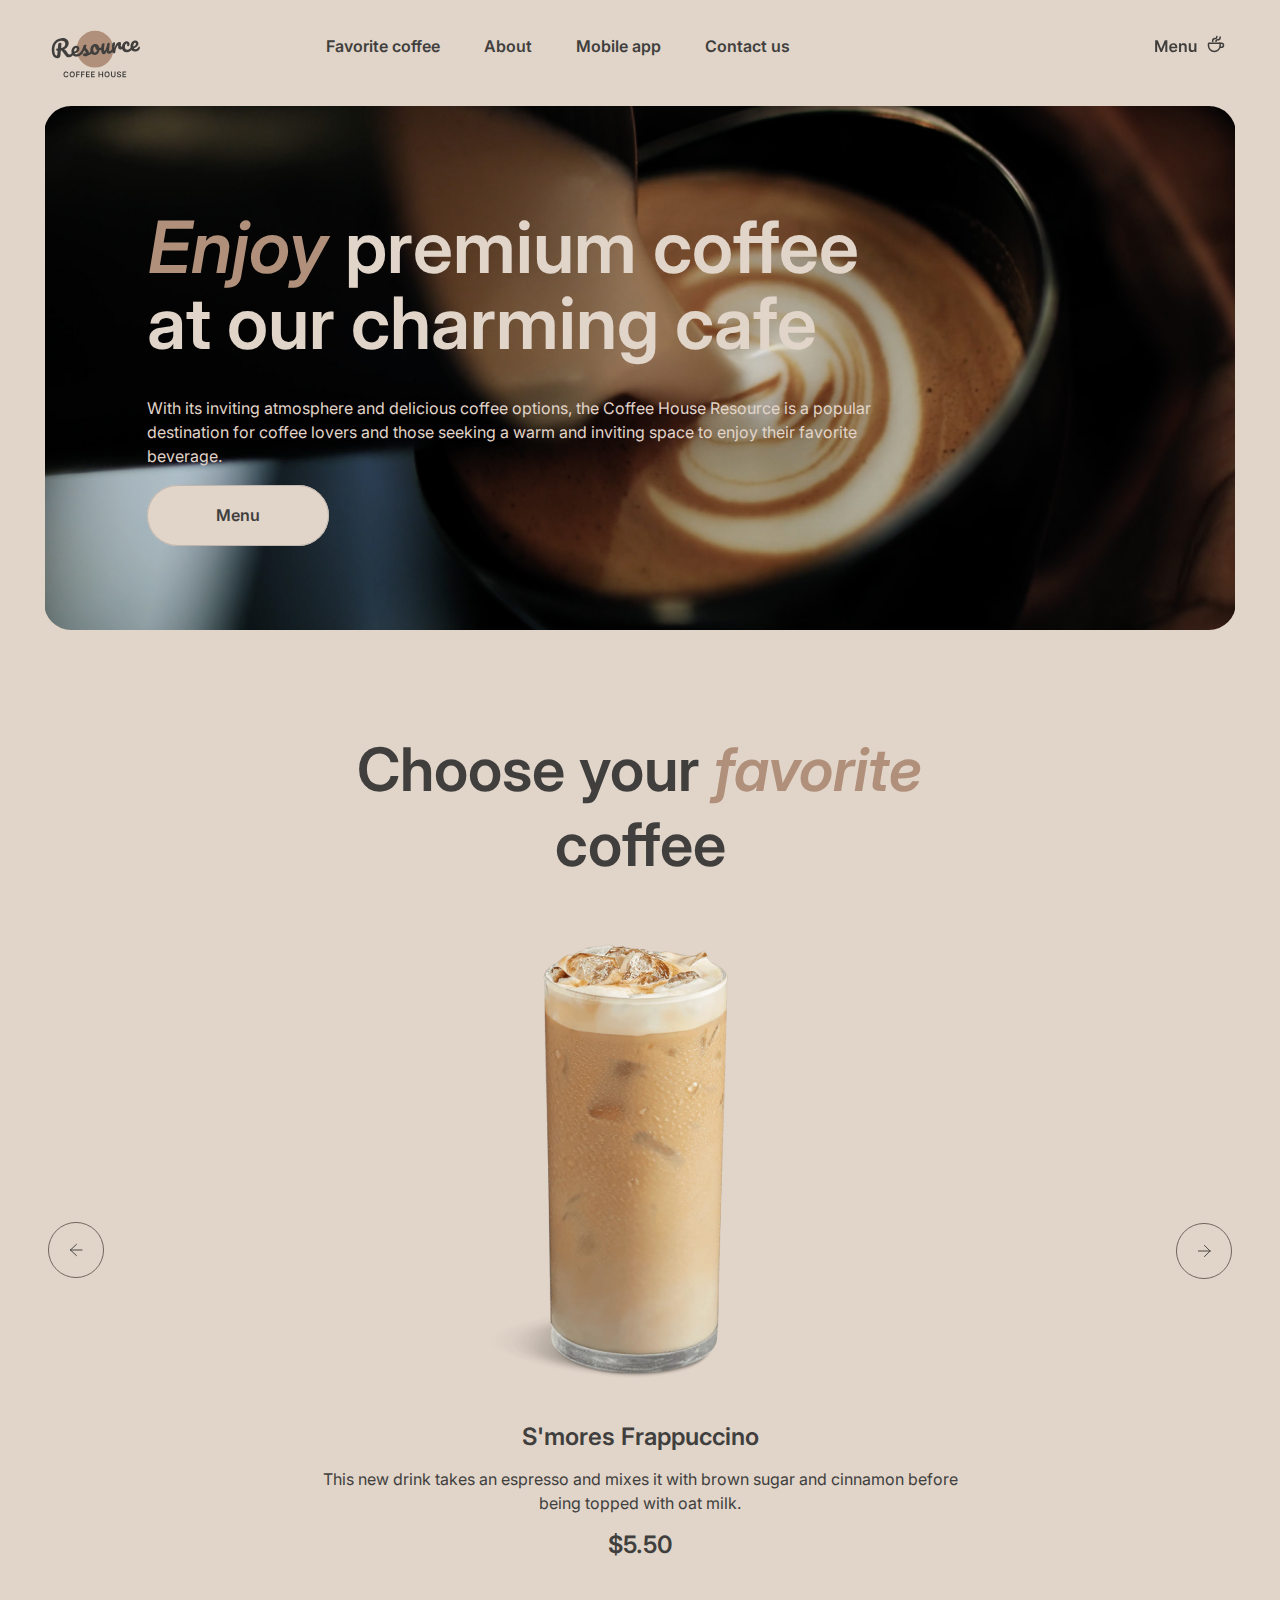
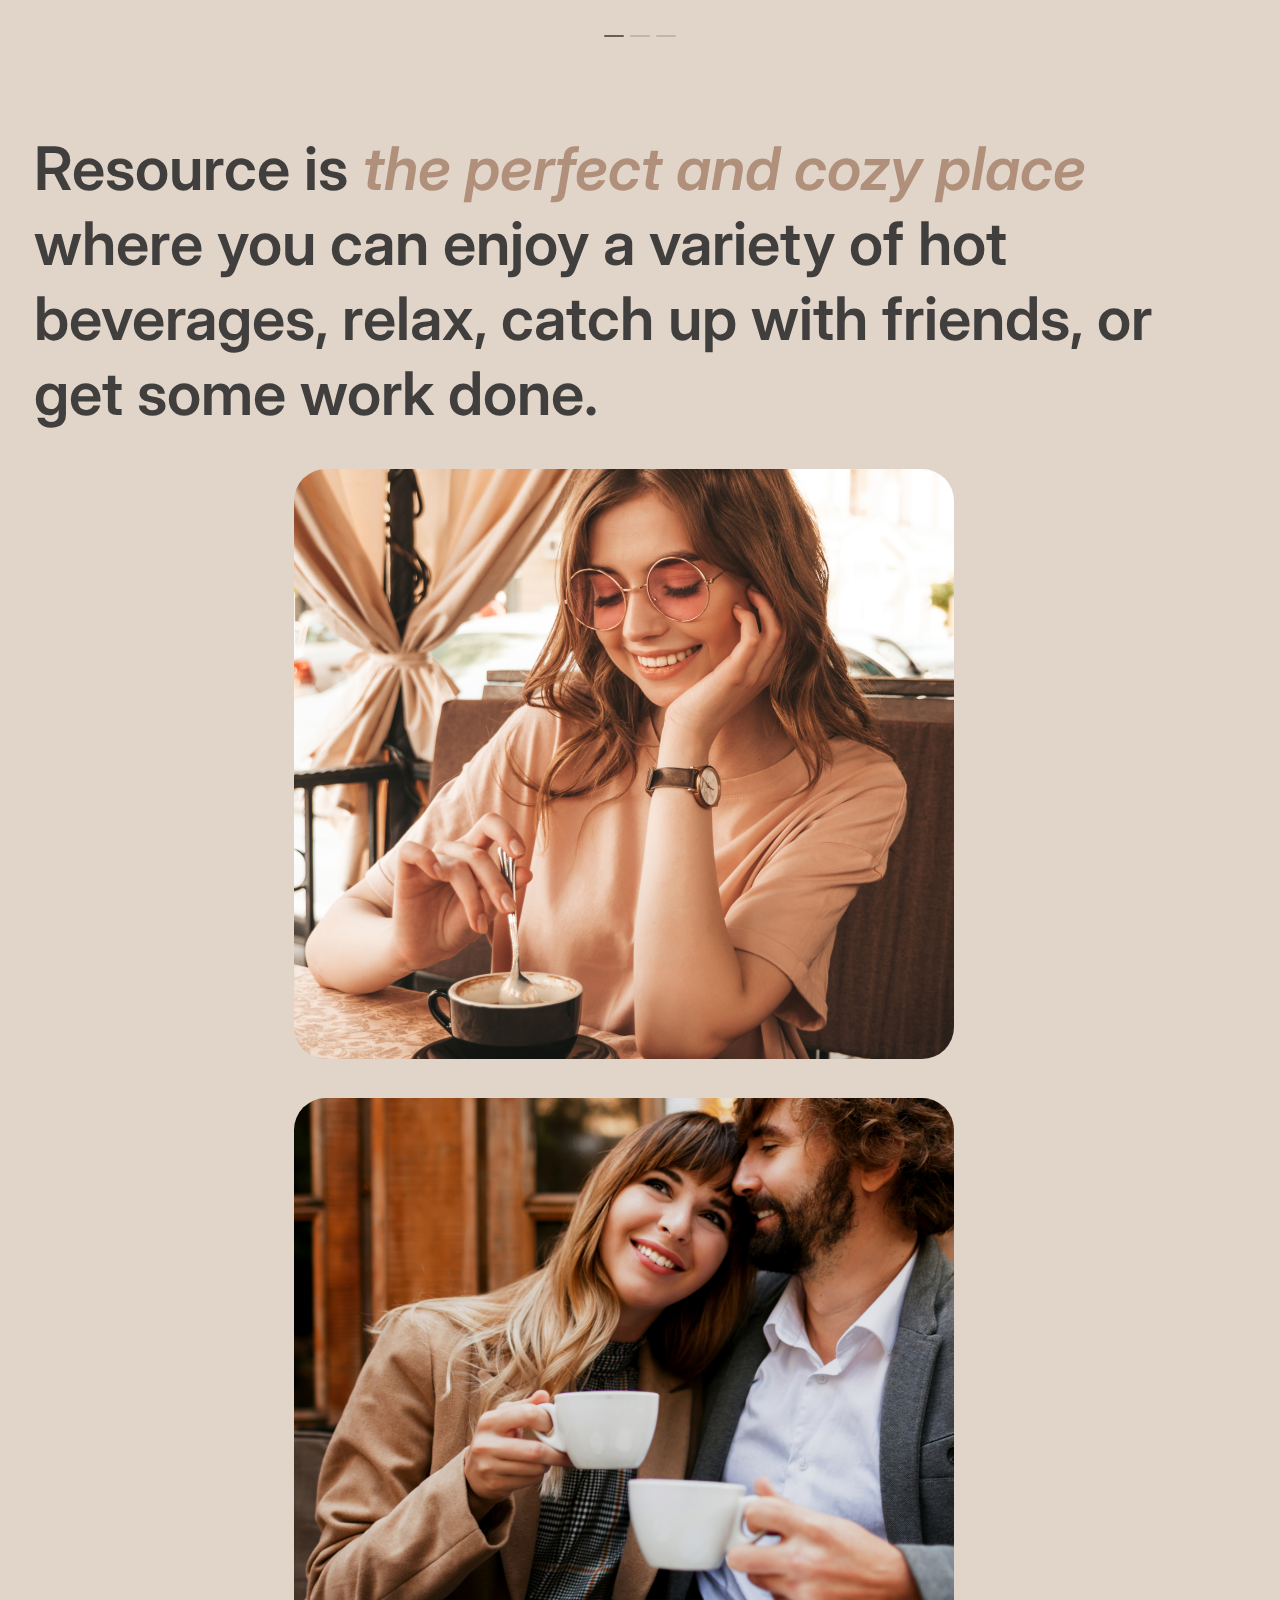
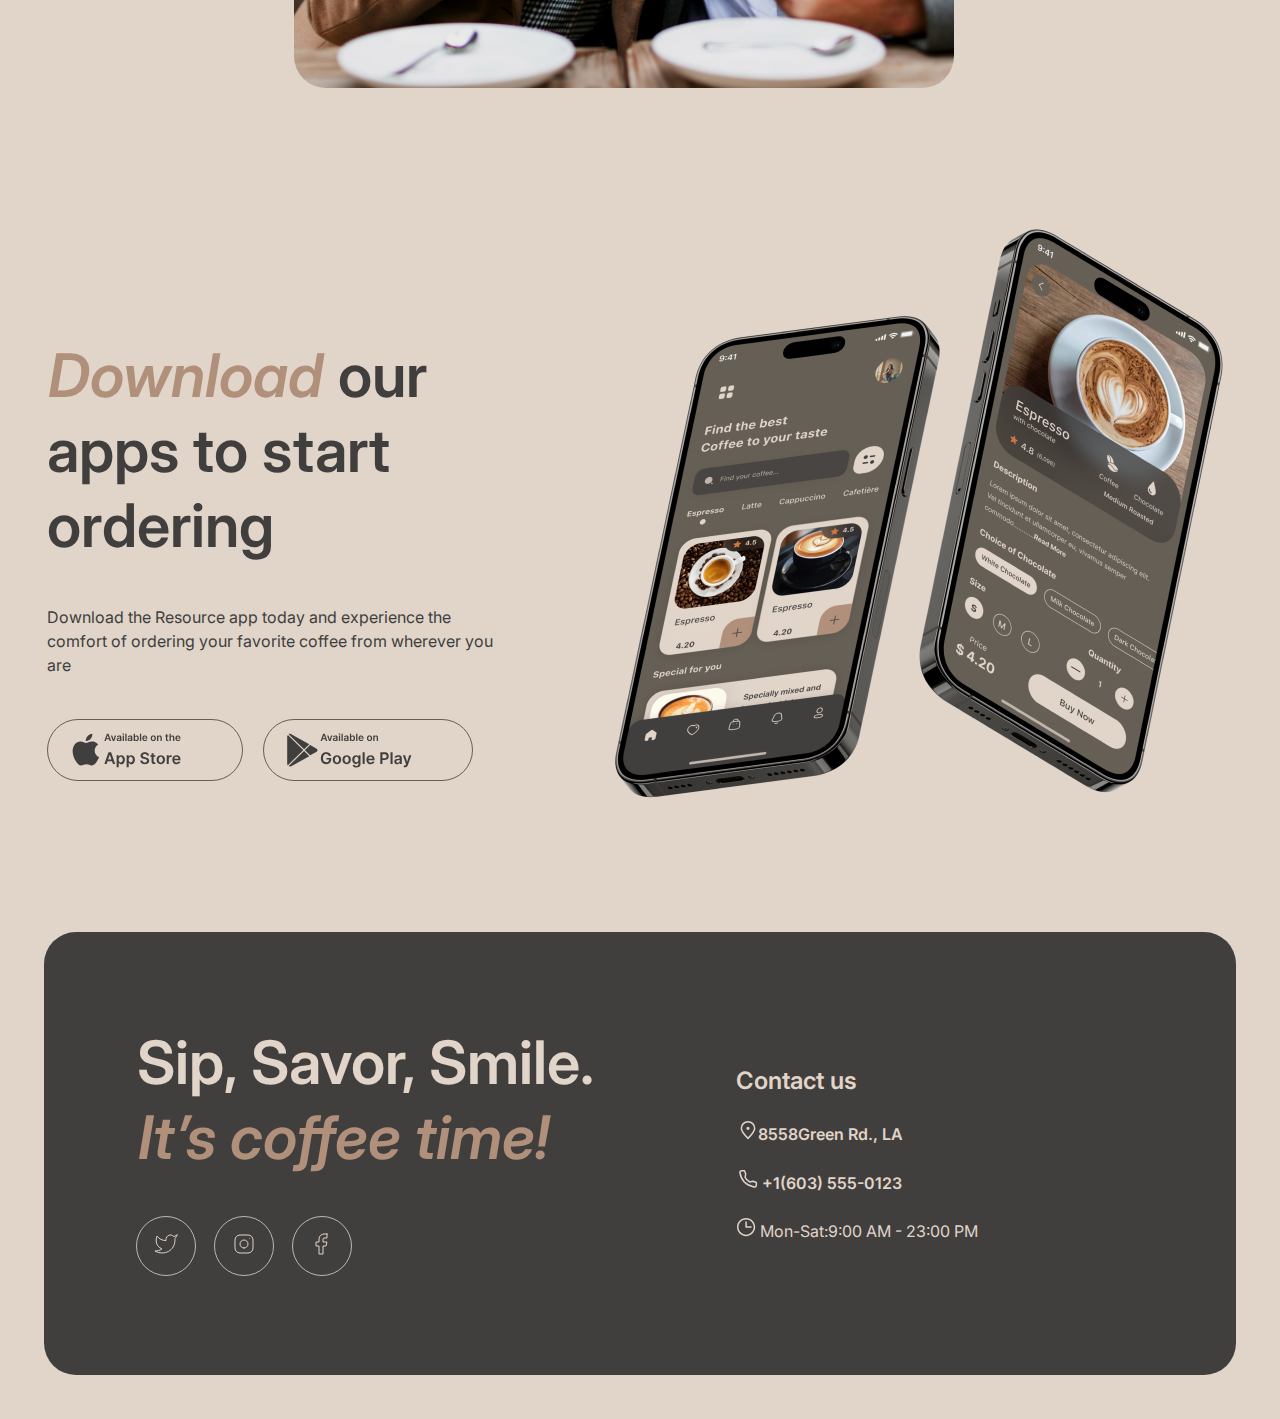
==== commit fa75cfde: "test" ====
--- a/Coffee-House/index.html
+++ b/Coffee-House/index.html
@@ -3,7 +3,7 @@
     <head>
         <meta charset="UTF-8" />
         <meta name="viewport" content="width=device-width, initial-scale=1.0" />
-        <title>CoffeeHouse1</title>
+        <title>CoffeeHouse</title>
         <link rel="stylesheet" href="./css/main.css" />
         <link rel="icon" href="./assets/favicon.ico" />
     </head>
@@ -38,7 +38,7 @@
                             </li>
                             <li class="nav__item">
                                 <a 
-                                    href="https://rolling-scopes-school.github.io/valdispatriarh-JSFE2023Q4/Coffee-House/page2/menu.html" 
+                                    href="" 
                                     class="nav__link"
                                     id="toMenu"
                                     ><img src="./assets/menu-item.svg" alt="menu" /></a
@@ -70,7 +70,7 @@
                         </p>
                         <div>
                             <a
-                                href="https://rolling-scopes-school.github.io/valdispatriarh-JSFE2023Q4/Coffee-House/page2/menu.html"
+                                href=""
                                 class="block-def__btn"
                                 >Menu</a
                             >
@@ -115,7 +115,7 @@
                                 src="assets/coffee-slider-1.png"
                                 alt="coffee"
                             />
-                            <h3>S’mores Frappuccino</h3>
+                            <h3>S'mores Frappuccino</h3>
                             <p class="text">
                                 This new drink takes an espresso and mixes it
                                 with brown sugar and cinnamon before being
--- a/Coffee-House/css/main.css
+++ b/Coffee-House/css/main.css
@@ -1,2622 +1,2622 @@
-@charset "UTF-8";
-@import url(https://fonts.googleapis.com/css?family=Inter:100,200,300,regular,500,600,700,800,900);
-.wrapper {
-  display: flex;
-}
-
-.item {
-  flex: 1 200px;
-  order: 2;
-}
-
-/*! normalize.css v8.0.1 | MIT License | github.com/necolas/normalize.css */
-/* Document
-   ========================================================================== */
-/**
- * 1. Correct the line height in all browsers.
- * 2. Prevent adjustments of font size after orientation changes in iOS.
- */
-html {
-  line-height: 1.15; /* 1 */
-  -webkit-text-size-adjust: 100%; /* 2 */
-}
-
-/* Sections
-     ========================================================================== */
-/**
-   * Remove the margin in all browsers.
-   */
-body {
-  margin: 0;
-}
-
-/**
-   * Render the `main` element consistently in IE.
-   */
-main {
-  display: block;
-}
-
-/**
-   * Correct the font size and margin on `h1` elements within `section` and
-   * `article` contexts in Chrome, Firefox, and Safari.
-   */
-h1 {
-  font-size: 2em;
-  margin: 0.67em 0;
-}
-
-/* Grouping content
-     ========================================================================== */
-/**
-   * 1. Add the correct box sizing in Firefox.
-   * 2. Show the overflow in Edge and IE.
-   */
-hr {
-  box-sizing: content-box; /* 1 */
-  height: 0; /* 1 */
-  overflow: visible; /* 2 */
-}
-
-/**
-   * 1. Correct the inheritance and scaling of font size in all browsers.
-   * 2. Correct the odd `em` font sizing in all browsers.
-   */
-pre {
-  font-family: monospace, monospace; /* 1 */
-  font-size: 1em; /* 2 */
-}
-
-/* Text-level semantics
-     ========================================================================== */
-/**
-   * Remove the gray background on active links in IE 10.
-   */
-a {
-  background-color: transparent;
-}
-
-/**
-   * 1. Remove the bottom border in Chrome 57-
-   * 2. Add the correct text decoration in Chrome, Edge, IE, Opera, and Safari.
-   */
-abbr[title] {
-  border-bottom: none; /* 1 */
-  text-decoration: underline; /* 2 */
-  -webkit-text-decoration: underline dotted;
-          text-decoration: underline dotted; /* 2 */
-}
-
-/**
-   * Add the correct font weight in Chrome, Edge, and Safari.
-   */
-b,
-strong {
-  font-weight: bolder;
-}
-
-/**
-   * 1. Correct the inheritance and scaling of font size in all browsers.
-   * 2. Correct the odd `em` font sizing in all browsers.
-   */
-code,
-kbd,
-samp {
-  font-family: monospace, monospace; /* 1 */
-  font-size: 1em; /* 2 */
-}
-
-/**
-   * Add the correct font size in all browsers.
-   */
-small {
-  font-size: 80%;
-}
-
-/**
-   * Prevent `sub` and `sup` elements from affecting the line height in
-   * all browsers.
-   */
-sub,
-sup {
-  font-size: 75%;
-  line-height: 0;
-  position: relative;
-  vertical-align: baseline;
-}
-
-sub {
-  bottom: -0.25em;
-}
-
-sup {
-  top: -0.5em;
-}
-
-/* Embedded content
-     ========================================================================== */
-/**
-   * Remove the border on images inside links in IE 10.
-   */
-img {
-  border-style: none;
-}
-
-/* Forms
-     ========================================================================== */
-/**
-   * 1. Change the font styles in all browsers.
-   * 2. Remove the margin in Firefox and Safari.
-   */
-button,
-input,
-optgroup,
-select,
-textarea {
-  font-family: inherit; /* 1 */
-  font-size: 100%; /* 1 */
-  line-height: 1.15; /* 1 */
-  margin: 0; /* 2 */
-}
-
-/**
-   * Show the overflow in IE.
-   * 1. Show the overflow in Edge.
-   */
-button,
-input {
-  /* 1 */
-  overflow: visible;
-}
-
-/**
-   * Remove the inheritance of text transform in Edge, Firefox, and IE.
-   * 1. Remove the inheritance of text transform in Firefox.
-   */
-button,
-select {
-  /* 1 */
-  text-transform: none;
-}
-
-/**
-   * Correct the inability to style clickable types in iOS and Safari.
-   */
-button,
-[type=button],
-[type=reset],
-[type=submit] {
-  -webkit-appearance: button;
-}
-
-/**
-   * Remove the inner border and padding in Firefox.
-   */
-button::-moz-focus-inner,
-[type=button]::-moz-focus-inner,
-[type=reset]::-moz-focus-inner,
-[type=submit]::-moz-focus-inner {
-  border-style: none;
-  padding: 0;
-}
-
-/**
-   * Restore the focus styles unset by the previous rule.
-   */
-button:-moz-focusring,
-[type=button]:-moz-focusring,
-[type=reset]:-moz-focusring,
-[type=submit]:-moz-focusring {
-  outline: 1px dotted ButtonText;
-}
-
-/**
-   * Correct the padding in Firefox.
-   */
-fieldset {
-  padding: 0.35em 0.75em 0.625em;
-}
-
-/**
-   * 1. Correct the text wrapping in Edge and IE.
-   * 2. Correct the color inheritance from `fieldset` elements in IE.
-   * 3. Remove the padding so developers are not caught out when they zero out
-   *    `fieldset` elements in all browsers.
-   */
-legend {
-  box-sizing: border-box; /* 1 */
-  color: inherit; /* 2 */
-  display: table; /* 1 */
-  max-width: 100%; /* 1 */
-  padding: 0; /* 3 */
-  white-space: normal; /* 1 */
-}
-
-/**
-   * Add the correct vertical alignment in Chrome, Firefox, and Opera.
-   */
-progress {
-  vertical-align: baseline;
-}
-
-/**
-   * Remove the default vertical scrollbar in IE 10+.
-   */
-textarea {
-  overflow: auto;
-}
-
-/**
-   * 1. Add the correct box sizing in IE 10.
-   * 2. Remove the padding in IE 10.
-   */
-[type=checkbox],
-[type=radio] {
-  box-sizing: border-box; /* 1 */
-  padding: 0; /* 2 */
-}
-
-/**
-   * Correct the cursor style of increment and decrement buttons in Chrome.
-   */
-[type=number]::-webkit-inner-spin-button,
-[type=number]::-webkit-outer-spin-button {
-  height: auto;
-}
-
-/**
-   * 1. Correct the odd appearance in Chrome and Safari.
-   * 2. Correct the outline style in Safari.
-   */
-[type=search] {
-  -webkit-appearance: textfield; /* 1 */
-  outline-offset: -2px; /* 2 */
-}
-
-/**
-   * Remove the inner padding in Chrome and Safari on macOS.
-   */
-[type=search]::-webkit-search-decoration {
-  -webkit-appearance: none;
-}
-
-/**
-   * 1. Correct the inability to style clickable types in iOS and Safari.
-   * 2. Change font properties to `inherit` in Safari.
-   */
-::-webkit-file-upload-button {
-  -webkit-appearance: button; /* 1 */
-  font: inherit; /* 2 */
-}
-
-/* Interactive
-     ========================================================================== */
-/*
-   * Add the correct display in Edge, IE 10+, and Firefox.
-   */
-details {
-  display: block;
-}
-
-/*
-   * Add the correct display in all browsers.
-   */
-summary {
-  display: list-item;
-}
-
-/* Misc
-     ========================================================================== */
-/**
-   * Add the correct display in IE 10+.
-   */
-template {
-  display: none;
-}
-
-/**
-   * Add the correct display in IE 10.
-   */
-[hidden] {
-  display: none;
-}
-
-.block-def__h1, .block-def__h1-i {
-  font-size: 4.5rem;
-  font-weight: 600;
-  line-height: 105%;
-}
-
-.block-def__h1-i {
-  font-style: italic;
-}
-
-.block-def-app__h2-mobile-app, .about__h2-about, .favorite-coffee__h2-favorite-coffee, .h2-i, .column1__h2-footer {
-  font-size: 3.75rem;
-  font-weight: 600;
-  line-height: 125%;
-}
-
-.h2-i {
-  font-style: italic;
-}
-
-.favorite-coffee__card-menu .price, .favorite-coffee__card-menu h3, .column2__h3 {
-  font-size: 1.5rem;
-  font-weight: 600;
-  line-height: 125%;
-}
-
-body {
-  font-size: 1rem;
-  font-weight: 400;
-  line-height: 150%;
-}
-
-.block-def__btn, .btns__btn, .card-menu__btn-right, .card-menu__btn-left, .nav__link, .mobile__link {
-  font-size: 1rem;
-  font-weight: 600;
-  line-height: 150%;
-}
-
-.header__container {
-  max-height: 3.75rem;
-  display: flex;
-  flex-direction: row;
-  justify-content: space-between;
-}
-.header__nav {
-  display: flex;
-  flex-direction: row;
-}
-.header__btn {
-  padding-top: 0.7rem;
-}
-@media screen and (max-width: 768px) {
-  .header__btn {
-    display: none;
-  }
-}
-.header__img-burger {
-  display: none;
-}
-@media screen and (max-width: 768px) {
-  .header__img-burger {
-    display: block;
-  }
-}
-
-.nav__list {
-  padding: 0;
-  margin: 0;
-  flex: 1 1 auto;
-  display: flex;
-  flex-direction: row;
-  justify-content: center;
-  gap: 1.9rem;
-  list-style: none;
-}
-@media screen and (max-width: 768px) {
-  .nav__list {
-    display: flex; /* Используем flex для столбцового макета */
-    flex-direction: column;
-    position: fixed;
-    top: 0;
-    right: -768px; /* Начальное положение за экраном */
-    background-color: #e1d4c9; /* Цвет фона меню */
-    width: 768px;
-    height: 100%;
-    padding-top: 60px; /* Отступ сверху для учета высоты верхнего элемента */
-    transition: right 0.3s ease; /* Плавное анимированное изменение положения */
-  }
-}
-.nav__item {
-  display: flex;
-  flex-direction: row;
-}
-.nav__link {
-  padding: 0.3rem 0.3rem 0.3rem 0.3rem;
-}
-
-#toMenu {
-  margin-left: 20rem;
-}
-@media screen and (max-width: 1100px) {
-  #toMenu {
-    margin-left: 0rem;
-  }
-}
-
-@media screen and (max-width: 768px) {
-  #mainNav.show-menu ul {
-    right: 0; /* Показываем меню при смене класса */
-  }
-}
-.wrapper {
-  display: flex;
-}
-
-.item {
-  flex: 1 200px;
-  order: 2;
-}
-
-/*! normalize.css v8.0.1 | MIT License | github.com/necolas/normalize.css */
-/* Document
-   ========================================================================== */
-/**
- * 1. Correct the line height in all browsers.
- * 2. Prevent adjustments of font size after orientation changes in iOS.
- */
-html {
-  line-height: 1.15; /* 1 */
-  -webkit-text-size-adjust: 100%; /* 2 */
-}
-
-/* Sections
-     ========================================================================== */
-/**
-   * Remove the margin in all browsers.
-   */
-body {
-  margin: 0;
-}
-
-/**
-   * Render the `main` element consistently in IE.
-   */
-main {
-  display: block;
-}
-
-/**
-   * Correct the font size and margin on `h1` elements within `section` and
-   * `article` contexts in Chrome, Firefox, and Safari.
-   */
-h1 {
-  font-size: 2em;
-  margin: 0.67em 0;
-}
-
-/* Grouping content
-     ========================================================================== */
-/**
-   * 1. Add the correct box sizing in Firefox.
-   * 2. Show the overflow in Edge and IE.
-   */
-hr {
-  box-sizing: content-box; /* 1 */
-  height: 0; /* 1 */
-  overflow: visible; /* 2 */
-}
-
-/**
-   * 1. Correct the inheritance and scaling of font size in all browsers.
-   * 2. Correct the odd `em` font sizing in all browsers.
-   */
-pre {
-  font-family: monospace, monospace; /* 1 */
-  font-size: 1em; /* 2 */
-}
-
-/* Text-level semantics
-     ========================================================================== */
-/**
-   * Remove the gray background on active links in IE 10.
-   */
-a {
-  background-color: transparent;
-}
-
-/**
-   * 1. Remove the bottom border in Chrome 57-
-   * 2. Add the correct text decoration in Chrome, Edge, IE, Opera, and Safari.
-   */
-abbr[title] {
-  border-bottom: none; /* 1 */
-  text-decoration: underline; /* 2 */
-  -webkit-text-decoration: underline dotted;
-          text-decoration: underline dotted; /* 2 */
-}
-
-/**
-   * Add the correct font weight in Chrome, Edge, and Safari.
-   */
-b,
-strong {
-  font-weight: bolder;
-}
-
-/**
-   * 1. Correct the inheritance and scaling of font size in all browsers.
-   * 2. Correct the odd `em` font sizing in all browsers.
-   */
-code,
-kbd,
-samp {
-  font-family: monospace, monospace; /* 1 */
-  font-size: 1em; /* 2 */
-}
-
-/**
-   * Add the correct font size in all browsers.
-   */
-small {
-  font-size: 80%;
-}
-
-/**
-   * Prevent `sub` and `sup` elements from affecting the line height in
-   * all browsers.
-   */
-sub,
-sup {
-  font-size: 75%;
-  line-height: 0;
-  position: relative;
-  vertical-align: baseline;
-}
-
-sub {
-  bottom: -0.25em;
-}
-
-sup {
-  top: -0.5em;
-}
-
-/* Embedded content
-     ========================================================================== */
-/**
-   * Remove the border on images inside links in IE 10.
-   */
-img {
-  border-style: none;
-}
-
-/* Forms
-     ========================================================================== */
-/**
-   * 1. Change the font styles in all browsers.
-   * 2. Remove the margin in Firefox and Safari.
-   */
-button,
-input,
-optgroup,
-select,
-textarea {
-  font-family: inherit; /* 1 */
-  font-size: 100%; /* 1 */
-  line-height: 1.15; /* 1 */
-  margin: 0; /* 2 */
-}
-
-/**
-   * Show the overflow in IE.
-   * 1. Show the overflow in Edge.
-   */
-button,
-input {
-  /* 1 */
-  overflow: visible;
-}
-
-/**
-   * Remove the inheritance of text transform in Edge, Firefox, and IE.
-   * 1. Remove the inheritance of text transform in Firefox.
-   */
-button,
-select {
-  /* 1 */
-  text-transform: none;
-}
-
-/**
-   * Correct the inability to style clickable types in iOS and Safari.
-   */
-button,
-[type=button],
-[type=reset],
-[type=submit] {
-  -webkit-appearance: button;
-}
-
-/**
-   * Remove the inner border and padding in Firefox.
-   */
-button::-moz-focus-inner,
-[type=button]::-moz-focus-inner,
-[type=reset]::-moz-focus-inner,
-[type=submit]::-moz-focus-inner {
-  border-style: none;
-  padding: 0;
-}
-
-/**
-   * Restore the focus styles unset by the previous rule.
-   */
-button:-moz-focusring,
-[type=button]:-moz-focusring,
-[type=reset]:-moz-focusring,
-[type=submit]:-moz-focusring {
-  outline: 1px dotted ButtonText;
-}
-
-/**
-   * Correct the padding in Firefox.
-   */
-fieldset {
-  padding: 0.35em 0.75em 0.625em;
-}
-
-/**
-   * 1. Correct the text wrapping in Edge and IE.
-   * 2. Correct the color inheritance from `fieldset` elements in IE.
-   * 3. Remove the padding so developers are not caught out when they zero out
-   *    `fieldset` elements in all browsers.
-   */
-legend {
-  box-sizing: border-box; /* 1 */
-  color: inherit; /* 2 */
-  display: table; /* 1 */
-  max-width: 100%; /* 1 */
-  padding: 0; /* 3 */
-  white-space: normal; /* 1 */
-}
-
-/**
-   * Add the correct vertical alignment in Chrome, Firefox, and Opera.
-   */
-progress {
-  vertical-align: baseline;
-}
-
-/**
-   * Remove the default vertical scrollbar in IE 10+.
-   */
-textarea {
-  overflow: auto;
-}
-
-/**
-   * 1. Add the correct box sizing in IE 10.
-   * 2. Remove the padding in IE 10.
-   */
-[type=checkbox],
-[type=radio] {
-  box-sizing: border-box; /* 1 */
-  padding: 0; /* 2 */
-}
-
-/**
-   * Correct the cursor style of increment and decrement buttons in Chrome.
-   */
-[type=number]::-webkit-inner-spin-button,
-[type=number]::-webkit-outer-spin-button {
-  height: auto;
-}
-
-/**
-   * 1. Correct the odd appearance in Chrome and Safari.
-   * 2. Correct the outline style in Safari.
-   */
-[type=search] {
-  -webkit-appearance: textfield; /* 1 */
-  outline-offset: -2px; /* 2 */
-}
-
-/**
-   * Remove the inner padding in Chrome and Safari on macOS.
-   */
-[type=search]::-webkit-search-decoration {
-  -webkit-appearance: none;
-}
-
-/**
-   * 1. Correct the inability to style clickable types in iOS and Safari.
-   * 2. Change font properties to `inherit` in Safari.
-   */
-::-webkit-file-upload-button {
-  -webkit-appearance: button; /* 1 */
-  font: inherit; /* 2 */
-}
-
-/* Interactive
-     ========================================================================== */
-/*
-   * Add the correct display in Edge, IE 10+, and Firefox.
-   */
-details {
-  display: block;
-}
-
-/*
-   * Add the correct display in all browsers.
-   */
-summary {
-  display: list-item;
-}
-
-/* Misc
-     ========================================================================== */
-/**
-   * Add the correct display in IE 10+.
-   */
-template {
-  display: none;
-}
-
-/**
-   * Add the correct display in IE 10.
-   */
-[hidden] {
-  display: none;
-}
-
-.block-def__h1, .block-def__h1-i {
-  font-size: 4.5rem;
-  font-weight: 600;
-  line-height: 105%;
-}
-
-.block-def__h1-i {
-  font-style: italic;
-}
-
-.block-def-app__h2-mobile-app, .about__h2-about, .favorite-coffee__h2-favorite-coffee, .h2-i, .column1__h2-footer {
-  font-size: 3.75rem;
-  font-weight: 600;
-  line-height: 125%;
-}
-
-.h2-i {
-  font-style: italic;
-}
-
-.favorite-coffee__card-menu .price, .favorite-coffee__card-menu h3, .column2__h3 {
-  font-size: 1.5rem;
-  font-weight: 600;
-  line-height: 125%;
-}
-
-body {
-  font-size: 1rem;
-  font-weight: 400;
-  line-height: 150%;
-}
-
-.block-def__btn, .btns__btn, .card-menu__btn-right, .card-menu__btn-left, .nav__link, .mobile__link {
-  font-size: 1rem;
-  font-weight: 600;
-  line-height: 150%;
-}
-
-.footer__container {
-  display: flex;
-  flex-direction: row;
-  background-color: #403f3d;
-  border-radius: 2rem;
-  padding: 5rem;
-  gap: 8.625rem;
-}
-@media screen and (max-width: 1100px) {
-  .footer__container {
-    display: flex;
-    flex-direction: column;
-    gap: 0rem;
-  }
-}
-
-.contact__column1 {
-  display: flex;
-  flex-direction: column;
-  align-items: flex-start;
-}
-.contact__column2 {
-  display: flex;
-  flex-direction: column;
-  margin-top: 3.1875rem;
-}
-
-.column1__h2-footer {
-  color: #e1d4c9;
-  padding: 0.625rem 0 0 0.625rem;
-  margin: 0;
-}
-.column1__socials {
-  display: flex;
-  flex-direction: row;
-  margin: 1.875rem 5.875rem 0.4375rem 0rem;
-}
-
-.socials__social {
-  width: 3.75rem;
-  height: 3.75rem;
-  border-radius: 15rem;
-  border: 0.0625rem solid #c1b6ad;
-  background-color: transparent;
-  padding: 0.4375rem;
-  margin: 0.5625rem;
-  cursor: pointer;
-}
-.socials__social:hover {
-  background-color: #403f3d;
-  color: #e1d4c9;
-}
-
-.column2__h3 {
-  font-family: "Inter", sans-serif;
-  color: #e1d4c9;
-}
-.column2__block-mobile {
-  color: #e1d4c9;
-}
-
-.block-mobile__mobile {
-  margin: 1.3125rem 0 0 0;
-}
-
-.mobile__link {
-  font-family: "Inter", sans-serif;
-  color: #e1d4c9;
-  text-decoration: none;
-  transition: -webkit-text-decoration 2s ease;
-  transition: text-decoration 2s ease;
-  transition: text-decoration 2s ease, -webkit-text-decoration 2s ease;
-  cursor: pointer;
-}
-.mobile__link:hover {
-  text-decoration: underline;
-}
-
-.wrapper {
-  display: flex;
-}
-
-.item {
-  flex: 1 200px;
-  order: 2;
-}
-
-/*! normalize.css v8.0.1 | MIT License | github.com/necolas/normalize.css */
-/* Document
-   ========================================================================== */
-/**
- * 1. Correct the line height in all browsers.
- * 2. Prevent adjustments of font size after orientation changes in iOS.
- */
-html {
-  line-height: 1.15; /* 1 */
-  -webkit-text-size-adjust: 100%; /* 2 */
-}
-
-/* Sections
-     ========================================================================== */
-/**
-   * Remove the margin in all browsers.
-   */
-body {
-  margin: 0;
-}
-
-/**
-   * Render the `main` element consistently in IE.
-   */
-main {
-  display: block;
-}
-
-/**
-   * Correct the font size and margin on `h1` elements within `section` and
-   * `article` contexts in Chrome, Firefox, and Safari.
-   */
-h1 {
-  font-size: 2em;
-  margin: 0.67em 0;
-}
-
-/* Grouping content
-     ========================================================================== */
-/**
-   * 1. Add the correct box sizing in Firefox.
-   * 2. Show the overflow in Edge and IE.
-   */
-hr {
-  box-sizing: content-box; /* 1 */
-  height: 0; /* 1 */
-  overflow: visible; /* 2 */
-}
-
-/**
-   * 1. Correct the inheritance and scaling of font size in all browsers.
-   * 2. Correct the odd `em` font sizing in all browsers.
-   */
-pre {
-  font-family: monospace, monospace; /* 1 */
-  font-size: 1em; /* 2 */
-}
-
-/* Text-level semantics
-     ========================================================================== */
-/**
-   * Remove the gray background on active links in IE 10.
-   */
-a {
-  background-color: transparent;
-}
-
-/**
-   * 1. Remove the bottom border in Chrome 57-
-   * 2. Add the correct text decoration in Chrome, Edge, IE, Opera, and Safari.
-   */
-abbr[title] {
-  border-bottom: none; /* 1 */
-  text-decoration: underline; /* 2 */
-  -webkit-text-decoration: underline dotted;
-          text-decoration: underline dotted; /* 2 */
-}
-
-/**
-   * Add the correct font weight in Chrome, Edge, and Safari.
-   */
-b,
-strong {
-  font-weight: bolder;
-}
-
-/**
-   * 1. Correct the inheritance and scaling of font size in all browsers.
-   * 2. Correct the odd `em` font sizing in all browsers.
-   */
-code,
-kbd,
-samp {
-  font-family: monospace, monospace; /* 1 */
-  font-size: 1em; /* 2 */
-}
-
-/**
-   * Add the correct font size in all browsers.
-   */
-small {
-  font-size: 80%;
-}
-
-/**
-   * Prevent `sub` and `sup` elements from affecting the line height in
-   * all browsers.
-   */
-sub,
-sup {
-  font-size: 75%;
-  line-height: 0;
-  position: relative;
-  vertical-align: baseline;
-}
-
-sub {
-  bottom: -0.25em;
-}
-
-sup {
-  top: -0.5em;
-}
-
-/* Embedded content
-     ========================================================================== */
-/**
-   * Remove the border on images inside links in IE 10.
-   */
-img {
-  border-style: none;
-}
-
-/* Forms
-     ========================================================================== */
-/**
-   * 1. Change the font styles in all browsers.
-   * 2. Remove the margin in Firefox and Safari.
-   */
-button,
-input,
-optgroup,
-select,
-textarea {
-  font-family: inherit; /* 1 */
-  font-size: 100%; /* 1 */
-  line-height: 1.15; /* 1 */
-  margin: 0; /* 2 */
-}
-
-/**
-   * Show the overflow in IE.
-   * 1. Show the overflow in Edge.
-   */
-button,
-input {
-  /* 1 */
-  overflow: visible;
-}
-
-/**
-   * Remove the inheritance of text transform in Edge, Firefox, and IE.
-   * 1. Remove the inheritance of text transform in Firefox.
-   */
-button,
-select {
-  /* 1 */
-  text-transform: none;
-}
-
-/**
-   * Correct the inability to style clickable types in iOS and Safari.
-   */
-button,
-[type=button],
-[type=reset],
-[type=submit] {
-  -webkit-appearance: button;
-}
-
-/**
-   * Remove the inner border and padding in Firefox.
-   */
-button::-moz-focus-inner,
-[type=button]::-moz-focus-inner,
-[type=reset]::-moz-focus-inner,
-[type=submit]::-moz-focus-inner {
-  border-style: none;
-  padding: 0;
-}
-
-/**
-   * Restore the focus styles unset by the previous rule.
-   */
-button:-moz-focusring,
-[type=button]:-moz-focusring,
-[type=reset]:-moz-focusring,
-[type=submit]:-moz-focusring {
-  outline: 1px dotted ButtonText;
-}
-
-/**
-   * Correct the padding in Firefox.
-   */
-fieldset {
-  padding: 0.35em 0.75em 0.625em;
-}
-
-/**
-   * 1. Correct the text wrapping in Edge and IE.
-   * 2. Correct the color inheritance from `fieldset` elements in IE.
-   * 3. Remove the padding so developers are not caught out when they zero out
-   *    `fieldset` elements in all browsers.
-   */
-legend {
-  box-sizing: border-box; /* 1 */
-  color: inherit; /* 2 */
-  display: table; /* 1 */
-  max-width: 100%; /* 1 */
-  padding: 0; /* 3 */
-  white-space: normal; /* 1 */
-}
-
-/**
-   * Add the correct vertical alignment in Chrome, Firefox, and Opera.
-   */
-progress {
-  vertical-align: baseline;
-}
-
-/**
-   * Remove the default vertical scrollbar in IE 10+.
-   */
-textarea {
-  overflow: auto;
-}
-
-/**
-   * 1. Add the correct box sizing in IE 10.
-   * 2. Remove the padding in IE 10.
-   */
-[type=checkbox],
-[type=radio] {
-  box-sizing: border-box; /* 1 */
-  padding: 0; /* 2 */
-}
-
-/**
-   * Correct the cursor style of increment and decrement buttons in Chrome.
-   */
-[type=number]::-webkit-inner-spin-button,
-[type=number]::-webkit-outer-spin-button {
-  height: auto;
-}
-
-/**
-   * 1. Correct the odd appearance in Chrome and Safari.
-   * 2. Correct the outline style in Safari.
-   */
-[type=search] {
-  -webkit-appearance: textfield; /* 1 */
-  outline-offset: -2px; /* 2 */
-}
-
-/**
-   * Remove the inner padding in Chrome and Safari on macOS.
-   */
-[type=search]::-webkit-search-decoration {
-  -webkit-appearance: none;
-}
-
-/**
-   * 1. Correct the inability to style clickable types in iOS and Safari.
-   * 2. Change font properties to `inherit` in Safari.
-   */
-::-webkit-file-upload-button {
-  -webkit-appearance: button; /* 1 */
-  font: inherit; /* 2 */
-}
-
-/* Interactive
-     ========================================================================== */
-/*
-   * Add the correct display in Edge, IE 10+, and Firefox.
-   */
-details {
-  display: block;
-}
-
-/*
-   * Add the correct display in all browsers.
-   */
-summary {
-  display: list-item;
-}
-
-/* Misc
-     ========================================================================== */
-/**
-   * Add the correct display in IE 10+.
-   */
-template {
-  display: none;
-}
-
-/**
-   * Add the correct display in IE 10.
-   */
-[hidden] {
-  display: none;
-}
-
-.block-def__h1, .block-def__h1-i {
-  font-size: 4.5rem;
-  font-weight: 600;
-  line-height: 105%;
-}
-
-.block-def__h1-i {
-  font-style: italic;
-}
-
-.block-def-app__h2-mobile-app, .about__h2-about, .favorite-coffee__h2-favorite-coffee, .h2-i, .column1__h2-footer {
-  font-size: 3.75rem;
-  font-weight: 600;
-  line-height: 125%;
-}
-
-.h2-i {
-  font-style: italic;
-}
-
-.favorite-coffee__card-menu .price, .favorite-coffee__card-menu h3, .column2__h3 {
-  font-size: 1.5rem;
-  font-weight: 600;
-  line-height: 125%;
-}
-
-body {
-  font-size: 1rem;
-  font-weight: 400;
-  line-height: 150%;
-}
-
-.block-def__btn, .btns__btn, .card-menu__btn-right, .card-menu__btn-left, .nav__link, .mobile__link {
-  font-size: 1rem;
-  font-weight: 600;
-  line-height: 150%;
-}
-
-* {
-  box-sizing: border-box;
-  border: 0.0625rem solid rgb(0, 0, 0);
-}
-
-html {
-  scroll-behavior: smooth;
-}
-
-body {
-  background-color: #e1d4c9;
-  font-family: "Inter", sans-serif;
-  color: #403f3d;
-  touch-action: manipulation;
-  -webkit-user-select: none;
-     -moz-user-select: none;
-          user-select: none;
-}
-
-.wrapper {
-  min-height: 100%;
-  overflow: clip;
-  display: flex;
-  flex-direction: column;
-  padding: 1.25rem 2.5rem 2.5rem 2.5rem;
-}
-@media screen and (max-width: 555px) {
-  .wrapper {
-    padding: 0.25rem 0.5rem 1.5rem 0.5rem;
-  }
-}
-
-[class*=__container] {
-  max-width: 85rem;
-  margin: 0 auto;
-}
-
-.block-def__h1, .block-def__h1-i {
-  font-size: 4.5rem;
-  font-weight: 600;
-  line-height: 105%;
-}
-
-.block-def__h1-i {
-  font-style: italic;
-}
-
-.block-def-app__h2-mobile-app, .about__h2-about, .favorite-coffee__h2-favorite-coffee, .h2-i, .column1__h2-footer {
-  font-size: 3.75rem;
-  font-weight: 600;
-  line-height: 125%;
-}
-
-.h2-i {
-  font-style: italic;
-}
-
-.favorite-coffee__card-menu .price, .favorite-coffee__card-menu h3, .column2__h3 {
-  font-size: 1.5rem;
-  font-weight: 600;
-  line-height: 125%;
-}
-
-body {
-  font-size: 1rem;
-  font-weight: 400;
-  line-height: 150%;
-}
-
-.block-def__btn, .btns__btn, .card-menu__btn-right, .card-menu__btn-left, .nav__link, .mobile__link {
-  font-size: 1rem;
-  font-weight: 600;
-  line-height: 150%;
-}
-
-.block-def__h1, .block-def__h1-i {
-  font-family: "Inter", sans-serif;
-  color: #e1d4c9;
-  padding: 0;
-  margin: 0;
-}
-
-.block-def__h1-i {
-  color: #b0907a;
-}
-
-.block-def-app__h2-mobile-app, .about__h2-about, .favorite-coffee__h2-favorite-coffee, .h2-i {
-  font-family: "Inter", sans-serif;
-  color: #403f3d;
-  padding: 0;
-  margin: 0;
-}
-
-.h2-i {
-  color: #b0907a;
-}
-
-.block-def__h1, .block-def__h1-i {
-  font-size: 4.5rem;
-  font-weight: 600;
-  line-height: 105%;
-}
-
-.block-def__h1-i {
-  font-style: italic;
-}
-
-.column1__h2-footer, .block-def-app__h2-mobile-app, .about__h2-about, .favorite-coffee__h2-favorite-coffee, .h2-i {
-  font-size: 3.75rem;
-  font-weight: 600;
-  line-height: 125%;
-}
-
-.h2-i {
-  font-style: italic;
-}
-
-.favorite-coffee__card-menu .price, .favorite-coffee__card-menu h3, .column2__h3 {
-  font-size: 1.5rem;
-  font-weight: 600;
-  line-height: 125%;
-}
-
-body {
-  font-size: 1rem;
-  font-weight: 400;
-  line-height: 150%;
-}
-
-.block-def__btn, .btns__btn, .card-menu__btn-right, .card-menu__btn-left, .nav__link, .mobile__link {
-  font-size: 1rem;
-  font-weight: 600;
-  line-height: 150%;
-}
-
-.block-def__h1, .block-def__h1-i {
-  font-size: 4.5rem;
-  font-weight: 600;
-  line-height: 105%;
-}
-
-.block-def__h1-i {
-  font-style: italic;
-}
-
-.column1__h2-footer, .block-def-app__h2-mobile-app, .about__h2-about, .favorite-coffee__h2-favorite-coffee, .h2-i {
-  font-size: 3.75rem;
-  font-weight: 600;
-  line-height: 125%;
-}
-
-.h2-i {
-  font-style: italic;
-}
-
-.favorite-coffee__card-menu .price, .favorite-coffee__card-menu h3, .column2__h3 {
-  font-size: 1.5rem;
-  font-weight: 600;
-  line-height: 125%;
-}
-
-body {
-  font-size: 1rem;
-  font-weight: 400;
-  line-height: 150%;
-}
-
-.block-def__btn, .btns__btn, .card-menu__btn-right, .card-menu__btn-left, .nav__link, .mobile__link {
-  font-size: 1rem;
-  font-weight: 600;
-  line-height: 150%;
-}
-
-.btns__btn, .card-menu__btn-right, .card-menu__btn-left, .nav__link {
-  font-family: "Inter", sans-serif;
-  color: #403f3d;
-  text-decoration: none;
-  transition: -webkit-text-decoration 2s ease;
-  transition: text-decoration 2s ease;
-  transition: text-decoration 2s ease, -webkit-text-decoration 2s ease;
-  cursor: pointer;
-}
-.btns__btn:hover, .card-menu__btn-right:hover, .card-menu__btn-left:hover, .nav__link:hover {
-  text-decoration: underline;
-}
-
-.block-def__btn {
-  font-family: "Inter", sans-serif;
-  text-decoration: none;
-  color: #403f3d;
-  background-color: #e1d4c9;
-  border-radius: 2rem;
-  border: 0.0625rem solid #c1b6ad;
-  padding: 1.2rem 4.25rem;
-  margin-right: 23rem;
-  text-align: center;
-  cursor: pointer;
-}
-.block-def__btn:hover {
-  text-decoration: underline;
-}
-
-.btns__btn, .card-menu__btn-right, .card-menu__btn-left {
-  width: -moz-fit-content;
-  width: fit-content;
-  background-color: transparent;
-  transition: background-color 0.5s, color 0.5s;
-  cursor: pointer;
-}
-.btns__btn:hover, .card-menu__btn-right:hover, .card-menu__btn-left:hover {
-  background-color: #403f3d;
-  color: #e1d4c9;
-}
-
-.block-def__h1, .block-def__h1-i {
-  font-size: 4.5rem;
-  font-weight: 600;
-  line-height: 105%;
-}
-
-.block-def__h1-i {
-  font-style: italic;
-}
-
-.column1__h2-footer, .block-def-app__h2-mobile-app, .about__h2-about, .favorite-coffee__h2-favorite-coffee, .h2-i {
-  font-size: 3.75rem;
-  font-weight: 600;
-  line-height: 125%;
-}
-
-.h2-i {
-  font-style: italic;
-}
-
-.favorite-coffee__card-menu .price, .favorite-coffee__card-menu h3, .column2__h3 {
-  font-size: 1.5rem;
-  font-weight: 600;
-  line-height: 125%;
-}
-
-body {
-  font-size: 1rem;
-  font-weight: 400;
-  line-height: 150%;
-}
-
-.mobile__link, .nav__link, .block-def__btn, .btns__btn, .card-menu__btn-right, .card-menu__btn-left {
-  font-size: 1rem;
-  font-weight: 600;
-  line-height: 150%;
-}
-
-.block-def__h1, .block-def__h1-i {
-  font-size: 4.5rem;
-  font-weight: 600;
-  line-height: 105%;
-}
-
-.block-def__h1-i {
-  font-style: italic;
-}
-
-.column1__h2-footer, .block-def-app__h2-mobile-app, .about__h2-about, .favorite-coffee__h2-favorite-coffee, .h2-i {
-  font-size: 3.75rem;
-  font-weight: 600;
-  line-height: 125%;
-}
-
-.h2-i {
-  font-style: italic;
-}
-
-.favorite-coffee__card-menu .price, .favorite-coffee__card-menu h3, .column2__h3 {
-  font-size: 1.5rem;
-  font-weight: 600;
-  line-height: 125%;
-}
-
-body {
-  font-size: 1rem;
-  font-weight: 400;
-  line-height: 150%;
-}
-
-.mobile__link, .nav__link, .block-def__btn, .btns__btn, .card-menu__btn-right, .card-menu__btn-left {
-  font-size: 1rem;
-  font-weight: 600;
-  line-height: 150%;
-}
-
-.block-def__h1, .block-def__h1-i {
-  font-family: "Inter", sans-serif;
-  color: #e1d4c9;
-  padding: 0;
-  margin: 0;
-}
-
-.block-def__h1-i {
-  color: #b0907a;
-}
-
-.block-def-app__h2-mobile-app, .about__h2-about, .favorite-coffee__h2-favorite-coffee, .h2-i {
-  font-family: "Inter", sans-serif;
-  color: #403f3d;
-  padding: 0;
-  margin: 0;
-}
-
-.h2-i {
-  color: #b0907a;
-}
-
-.block-def__h1, .block-def__h1-i {
-  font-size: 4.5rem;
-  font-weight: 600;
-  line-height: 105%;
-}
-
-.block-def__h1-i {
-  font-style: italic;
-}
-
-.column1__h2-footer, .block-def-app__h2-mobile-app, .about__h2-about, .favorite-coffee__h2-favorite-coffee, .h2-i {
-  font-size: 3.75rem;
-  font-weight: 600;
-  line-height: 125%;
-}
-
-.h2-i {
-  font-style: italic;
-}
-
-.favorite-coffee__card-menu .price, .favorite-coffee__card-menu h3, .column2__h3 {
-  font-size: 1.5rem;
-  font-weight: 600;
-  line-height: 125%;
-}
-
-body {
-  font-size: 1rem;
-  font-weight: 400;
-  line-height: 150%;
-}
-
-.mobile__link, .nav__link, .block-def__btn, .btns__btn, .card-menu__btn-right, .card-menu__btn-left {
-  font-size: 1rem;
-  font-weight: 600;
-  line-height: 150%;
-}
-
-.nav__link, .btns__btn, .card-menu__btn-right, .card-menu__btn-left {
-  font-family: "Inter", sans-serif;
-  color: #403f3d;
-  text-decoration: none;
-  transition: -webkit-text-decoration 2s ease;
-  transition: text-decoration 2s ease;
-  transition: text-decoration 2s ease, -webkit-text-decoration 2s ease;
-  cursor: pointer;
-}
-.nav__link:hover, .btns__btn:hover, .card-menu__btn-right:hover, .card-menu__btn-left:hover {
-  text-decoration: underline;
-}
-
-.block-def__btn {
-  font-family: "Inter", sans-serif;
-  text-decoration: none;
-  color: #403f3d;
-  background-color: #e1d4c9;
-  border-radius: 2rem;
-  border: 0.0625rem solid #c1b6ad;
-  padding: 1.2rem 4.25rem;
-  margin-right: 23rem;
-  text-align: center;
-  cursor: pointer;
-}
-.block-def__btn:hover {
-  text-decoration: underline;
-}
-
-.btns__btn, .card-menu__btn-right, .card-menu__btn-left {
-  width: -moz-fit-content;
-  width: fit-content;
-  background-color: transparent;
-  transition: background-color 0.5s, color 0.5s;
-  cursor: pointer;
-}
-.btns__btn:hover, .card-menu__btn-right:hover, .card-menu__btn-left:hover {
-  background-color: #403f3d;
-  color: #e1d4c9;
-}
-
-.block-def__h1, .block-def__h1-i {
-  font-size: 4.5rem;
-  font-weight: 600;
-  line-height: 105%;
-}
-
-.block-def__h1-i {
-  font-style: italic;
-}
-
-.column1__h2-footer, .block-def-app__h2-mobile-app, .about__h2-about, .favorite-coffee__h2-favorite-coffee, .h2-i {
-  font-size: 3.75rem;
-  font-weight: 600;
-  line-height: 125%;
-}
-
-.h2-i {
-  font-style: italic;
-}
-
-.favorite-coffee__card-menu .price, .favorite-coffee__card-menu h3, .column2__h3 {
-  font-size: 1.5rem;
-  font-weight: 600;
-  line-height: 125%;
-}
-
-body {
-  font-size: 1rem;
-  font-weight: 400;
-  line-height: 150%;
-}
-
-.mobile__link, .nav__link, .block-def__btn, .btns__btn, .card-menu__btn-right, .card-menu__btn-left {
-  font-size: 1rem;
-  font-weight: 600;
-  line-height: 150%;
-}
-
-.block-def__h1, .block-def__h1-i {
-  font-size: 4.5rem;
-  font-weight: 600;
-  line-height: 105%;
-}
-
-.block-def__h1-i {
-  font-style: italic;
-}
-
-.column1__h2-footer, .block-def-app__h2-mobile-app, .about__h2-about, .favorite-coffee__h2-favorite-coffee, .h2-i {
-  font-size: 3.75rem;
-  font-weight: 600;
-  line-height: 125%;
-}
-
-.h2-i {
-  font-style: italic;
-}
-
-.favorite-coffee__card-menu .price, .favorite-coffee__card-menu h3, .column2__h3 {
-  font-size: 1.5rem;
-  font-weight: 600;
-  line-height: 125%;
-}
-
-body {
-  font-size: 1rem;
-  font-weight: 400;
-  line-height: 150%;
-}
-
-.mobile__link, .nav__link, .block-def__btn, .btns__btn, .card-menu__btn-right, .card-menu__btn-left {
-  font-size: 1rem;
-  font-weight: 600;
-  line-height: 150%;
-}
-
-.block-def__h1, .block-def__h1-i {
-  font-family: "Inter", sans-serif;
-  color: #e1d4c9;
-  padding: 0;
-  margin: 0;
-}
-
-.block-def__h1-i {
-  color: #b0907a;
-}
-
-.block-def-app__h2-mobile-app, .about__h2-about, .favorite-coffee__h2-favorite-coffee, .h2-i {
-  font-family: "Inter", sans-serif;
-  color: #403f3d;
-  padding: 0;
-  margin: 0;
-}
-
-.h2-i {
-  color: #b0907a;
-}
-
-.block-def__h1, .block-def__h1-i {
-  font-size: 4.5rem;
-  font-weight: 600;
-  line-height: 105%;
-}
-
-.block-def__h1-i {
-  font-style: italic;
-}
-
-.column1__h2-footer, .block-def-app__h2-mobile-app, .about__h2-about, .favorite-coffee__h2-favorite-coffee, .h2-i {
-  font-size: 3.75rem;
-  font-weight: 600;
-  line-height: 125%;
-}
-
-.h2-i {
-  font-style: italic;
-}
-
-.favorite-coffee__card-menu .price, .favorite-coffee__card-menu h3, .column2__h3 {
-  font-size: 1.5rem;
-  font-weight: 600;
-  line-height: 125%;
-}
-
-body {
-  font-size: 1rem;
-  font-weight: 400;
-  line-height: 150%;
-}
-
-.mobile__link, .nav__link, .block-def__btn, .btns__btn, .card-menu__btn-right, .card-menu__btn-left {
-  font-size: 1rem;
-  font-weight: 600;
-  line-height: 150%;
-}
-
-.nav__link, .btns__btn, .card-menu__btn-right, .card-menu__btn-left {
-  font-family: "Inter", sans-serif;
-  color: #403f3d;
-  text-decoration: none;
-  transition: -webkit-text-decoration 2s ease;
-  transition: text-decoration 2s ease;
-  transition: text-decoration 2s ease, -webkit-text-decoration 2s ease;
-  cursor: pointer;
-}
-.nav__link:hover, .btns__btn:hover, .card-menu__btn-right:hover, .card-menu__btn-left:hover {
-  text-decoration: underline;
-}
-
-.block-def__btn {
-  font-family: "Inter", sans-serif;
-  text-decoration: none;
-  color: #403f3d;
-  background-color: #e1d4c9;
-  border-radius: 2rem;
-  border: 0.0625rem solid #c1b6ad;
-  padding: 1.2rem 4.25rem;
-  margin-right: 23rem;
-  text-align: center;
-  cursor: pointer;
-}
-.block-def__btn:hover {
-  text-decoration: underline;
-}
-
-.btns__btn, .card-menu__btn-right, .card-menu__btn-left {
-  width: -moz-fit-content;
-  width: fit-content;
-  background-color: transparent;
-  transition: background-color 0.5s, color 0.5s;
-  cursor: pointer;
-}
-.btns__btn:hover, .card-menu__btn-right:hover, .card-menu__btn-left:hover {
-  background-color: #403f3d;
-  color: #e1d4c9;
-}
-
-.favorite-coffee__card-menu .card__img {
-  color: white;
-}
-.favorite-coffee__card-menu h3 {
-  font-family: "Inter", sans-serif;
-  color: #403f3d;
-  text-align: center;
-}
-.favorite-coffee__card-menu .text {
-  text-align: center;
-}
-.favorite-coffee__card-menu .price {
-  font-family: "Inter", sans-serif;
-  color: #403f3d;
-  text-align: center;
-}
-
-.wrapper {
-  display: flex;
-}
-
-.item {
-  flex: 1 200px;
-  order: 2;
-}
-
-/*! normalize.css v8.0.1 | MIT License | github.com/necolas/normalize.css */
-/* Document
-   ========================================================================== */
-/**
- * 1. Correct the line height in all browsers.
- * 2. Prevent adjustments of font size after orientation changes in iOS.
- */
-html {
-  line-height: 1.15; /* 1 */
-  -webkit-text-size-adjust: 100%; /* 2 */
-}
-
-/* Sections
-     ========================================================================== */
-/**
-   * Remove the margin in all browsers.
-   */
-body {
-  margin: 0;
-}
-
-/**
-   * Render the `main` element consistently in IE.
-   */
-main {
-  display: block;
-}
-
-/**
-   * Correct the font size and margin on `h1` elements within `section` and
-   * `article` contexts in Chrome, Firefox, and Safari.
-   */
-h1 {
-  font-size: 2em;
-  margin: 0.67em 0;
-}
-
-/* Grouping content
-     ========================================================================== */
-/**
-   * 1. Add the correct box sizing in Firefox.
-   * 2. Show the overflow in Edge and IE.
-   */
-hr {
-  box-sizing: content-box; /* 1 */
-  height: 0; /* 1 */
-  overflow: visible; /* 2 */
-}
-
-/**
-   * 1. Correct the inheritance and scaling of font size in all browsers.
-   * 2. Correct the odd `em` font sizing in all browsers.
-   */
-pre {
-  font-family: monospace, monospace; /* 1 */
-  font-size: 1em; /* 2 */
-}
-
-/* Text-level semantics
-     ========================================================================== */
-/**
-   * Remove the gray background on active links in IE 10.
-   */
-a {
-  background-color: transparent;
-}
-
-/**
-   * 1. Remove the bottom border in Chrome 57-
-   * 2. Add the correct text decoration in Chrome, Edge, IE, Opera, and Safari.
-   */
-abbr[title] {
-  border-bottom: none; /* 1 */
-  text-decoration: underline; /* 2 */
-  -webkit-text-decoration: underline dotted;
-          text-decoration: underline dotted; /* 2 */
-}
-
-/**
-   * Add the correct font weight in Chrome, Edge, and Safari.
-   */
-b,
-strong {
-  font-weight: bolder;
-}
-
-/**
-   * 1. Correct the inheritance and scaling of font size in all browsers.
-   * 2. Correct the odd `em` font sizing in all browsers.
-   */
-code,
-kbd,
-samp {
-  font-family: monospace, monospace; /* 1 */
-  font-size: 1em; /* 2 */
-}
-
-/**
-   * Add the correct font size in all browsers.
-   */
-small {
-  font-size: 80%;
-}
-
-/**
-   * Prevent `sub` and `sup` elements from affecting the line height in
-   * all browsers.
-   */
-sub,
-sup {
-  font-size: 75%;
-  line-height: 0;
-  position: relative;
-  vertical-align: baseline;
-}
-
-sub {
-  bottom: -0.25em;
-}
-
-sup {
-  top: -0.5em;
-}
-
-/* Embedded content
-     ========================================================================== */
-/**
-   * Remove the border on images inside links in IE 10.
-   */
-img {
-  border-style: none;
-}
-
-/* Forms
-     ========================================================================== */
-/**
-   * 1. Change the font styles in all browsers.
-   * 2. Remove the margin in Firefox and Safari.
-   */
-button,
-input,
-optgroup,
-select,
-textarea {
-  font-family: inherit; /* 1 */
-  font-size: 100%; /* 1 */
-  line-height: 1.15; /* 1 */
-  margin: 0; /* 2 */
-}
-
-/**
-   * Show the overflow in IE.
-   * 1. Show the overflow in Edge.
-   */
-button,
-input {
-  /* 1 */
-  overflow: visible;
-}
-
-/**
-   * Remove the inheritance of text transform in Edge, Firefox, and IE.
-   * 1. Remove the inheritance of text transform in Firefox.
-   */
-button,
-select {
-  /* 1 */
-  text-transform: none;
-}
-
-/**
-   * Correct the inability to style clickable types in iOS and Safari.
-   */
-button,
-[type=button],
-[type=reset],
-[type=submit] {
-  -webkit-appearance: button;
-}
-
-/**
-   * Remove the inner border and padding in Firefox.
-   */
-button::-moz-focus-inner,
-[type=button]::-moz-focus-inner,
-[type=reset]::-moz-focus-inner,
-[type=submit]::-moz-focus-inner {
-  border-style: none;
-  padding: 0;
-}
-
-/**
-   * Restore the focus styles unset by the previous rule.
-   */
-button:-moz-focusring,
-[type=button]:-moz-focusring,
-[type=reset]:-moz-focusring,
-[type=submit]:-moz-focusring {
-  outline: 1px dotted ButtonText;
-}
-
-/**
-   * Correct the padding in Firefox.
-   */
-fieldset {
-  padding: 0.35em 0.75em 0.625em;
-}
-
-/**
-   * 1. Correct the text wrapping in Edge and IE.
-   * 2. Correct the color inheritance from `fieldset` elements in IE.
-   * 3. Remove the padding so developers are not caught out when they zero out
-   *    `fieldset` elements in all browsers.
-   */
-legend {
-  box-sizing: border-box; /* 1 */
-  color: inherit; /* 2 */
-  display: table; /* 1 */
-  max-width: 100%; /* 1 */
-  padding: 0; /* 3 */
-  white-space: normal; /* 1 */
-}
-
-/**
-   * Add the correct vertical alignment in Chrome, Firefox, and Opera.
-   */
-progress {
-  vertical-align: baseline;
-}
-
-/**
-   * Remove the default vertical scrollbar in IE 10+.
-   */
-textarea {
-  overflow: auto;
-}
-
-/**
-   * 1. Add the correct box sizing in IE 10.
-   * 2. Remove the padding in IE 10.
-   */
-[type=checkbox],
-[type=radio] {
-  box-sizing: border-box; /* 1 */
-  padding: 0; /* 2 */
-}
-
-/**
-   * Correct the cursor style of increment and decrement buttons in Chrome.
-   */
-[type=number]::-webkit-inner-spin-button,
-[type=number]::-webkit-outer-spin-button {
-  height: auto;
-}
-
-/**
-   * 1. Correct the odd appearance in Chrome and Safari.
-   * 2. Correct the outline style in Safari.
-   */
-[type=search] {
-  -webkit-appearance: textfield; /* 1 */
-  outline-offset: -2px; /* 2 */
-}
-
-/**
-   * Remove the inner padding in Chrome and Safari on macOS.
-   */
-[type=search]::-webkit-search-decoration {
-  -webkit-appearance: none;
-}
-
-/**
-   * 1. Correct the inability to style clickable types in iOS and Safari.
-   * 2. Change font properties to `inherit` in Safari.
-   */
-::-webkit-file-upload-button {
-  -webkit-appearance: button; /* 1 */
-  font: inherit; /* 2 */
-}
-
-/* Interactive
-     ========================================================================== */
-/*
-   * Add the correct display in Edge, IE 10+, and Firefox.
-   */
-details {
-  display: block;
-}
-
-/*
-   * Add the correct display in all browsers.
-   */
-summary {
-  display: list-item;
-}
-
-/* Misc
-     ========================================================================== */
-/**
-   * Add the correct display in IE 10+.
-   */
-template {
-  display: none;
-}
-
-/**
-   * Add the correct display in IE 10.
-   */
-[hidden] {
-  display: none;
-}
-
-.block-def__h1, .block-def__h1-i {
-  font-size: 4.5rem;
-  font-weight: 600;
-  line-height: 105%;
-}
-
-.block-def__h1-i {
-  font-style: italic;
-}
-
-.column1__h2-footer, .block-def-app__h2-mobile-app, .about__h2-about, .favorite-coffee__h2-favorite-coffee, .h2-i {
-  font-size: 3.75rem;
-  font-weight: 600;
-  line-height: 125%;
-}
-
-.h2-i {
-  font-style: italic;
-}
-
-.column2__h3, .favorite-coffee__card-menu h3, .favorite-coffee__card-menu .price {
-  font-size: 1.5rem;
-  font-weight: 600;
-  line-height: 125%;
-}
-
-body {
-  font-size: 1rem;
-  font-weight: 400;
-  line-height: 150%;
-}
-
-.mobile__link, .nav__link, .block-def__btn, .btns__btn, .card-menu__btn-right, .card-menu__btn-left {
-  font-size: 1rem;
-  font-weight: 600;
-  line-height: 150%;
-}
-
-* {
-  box-sizing: border-box;
-  border: 0.0625rem solid rgb(0, 0, 0);
-}
-
-html {
-  scroll-behavior: smooth;
-}
-
-body {
-  background-color: #e1d4c9;
-  font-family: "Inter", sans-serif;
-  color: #403f3d;
-  touch-action: manipulation;
-  -webkit-user-select: none;
-     -moz-user-select: none;
-          user-select: none;
-}
-
-.wrapper {
-  min-height: 100%;
-  overflow: clip;
-  display: flex;
-  flex-direction: column;
-  padding: 1.25rem 2.5rem 2.5rem 2.5rem;
-}
-@media screen and (max-width: 555px) {
-  .wrapper {
-    padding: 0.25rem 0.5rem 1.5rem 0.5rem;
-  }
-}
-
-[class*=__container] {
-  max-width: 85rem;
-  margin: 0 auto;
-}
-
-.block-def__h1, .block-def__h1-i {
-  font-size: 4.5rem;
-  font-weight: 600;
-  line-height: 105%;
-}
-
-.block-def__h1-i {
-  font-style: italic;
-}
-
-.column1__h2-footer, .block-def-app__h2-mobile-app, .about__h2-about, .favorite-coffee__h2-favorite-coffee, .h2-i {
-  font-size: 3.75rem;
-  font-weight: 600;
-  line-height: 125%;
-}
-
-.h2-i {
-  font-style: italic;
-}
-
-.column2__h3, .favorite-coffee__card-menu h3, .favorite-coffee__card-menu .price {
-  font-size: 1.5rem;
-  font-weight: 600;
-  line-height: 125%;
-}
-
-body {
-  font-size: 1rem;
-  font-weight: 400;
-  line-height: 150%;
-}
-
-.mobile__link, .nav__link, .block-def__btn, .btns__btn, .card-menu__btn-right, .card-menu__btn-left {
-  font-size: 1rem;
-  font-weight: 600;
-  line-height: 150%;
-}
-
-@media screen and (max-width: 750px) {
-  .h2-i {
-    font-size: 2.625rem;
-  }
-}
-@media screen and (max-width: 555px) {
-  .h2-i {
-    font-size: 2.625rem;
-  }
-}
-@media screen and (max-width: 380px) {
-  .h2-i {
-    font-size: 2rem;
-  }
-}
-
-.page1 {
-  flex: 1 1 auto;
-  padding-top: 1.25rem;
-  display: flex;
-  flex-direction: column;
-  gap: 6.25rem;
-}
-
-.hero__container {
-  background-image: url("../assets/img-hero.jpg");
-  background-size: cover;
-  background-repeat: no-repeat;
-  background-position: center center;
-  border-radius: 1.7rem;
-  max-height: 40rem;
-  padding: 6.25rem;
-  display: flex;
-  flex-direction: row;
-}
-@media screen and (max-width: 1100px) {
-  .hero__container {
-    padding: 4rem;
-    max-height: 70rem;
-  }
-}
-@media screen and (max-width: 750px) {
-  .hero__container {
-    width: 500px;
-    height: 552px;
-    padding: 3.25rem;
-  }
-}
-@media screen and (max-width: 555px) {
-  .hero__container {
-    width: 360px;
-    height: 552px;
-    padding: 2.25rem;
-  }
-}
-@media screen and (max-width: 380px) {
-  .hero__container {
-    width: 348px;
-    height: 552px;
-    padding: 0.25rem;
-  }
-}
-.hero__block-def {
-  display: flex;
-  flex-direction: column;
-  min-width: 49%;
-  gap: 1.1rem;
-}
-@media screen and (max-width: 1100px) {
-  .hero__block-def {
-    gap: 0rem;
-  }
-}
-@media screen and (max-width: 750px) {
-  .hero__block-def {
-    gap: 0rem;
-  }
-}
-@media screen and (max-width: 555px) {
-  .hero__block-def {
-    gap: 0rem;
-  }
-}
-@media screen and (max-width: 380px) {
-  .hero__block-def {
-    gap: 2rem;
-  }
-}
-.hero__block-zero {
-  display: flex;
-  flex-direction: column;
-  min-width: 49%;
-  gap: 1.1rem;
-}
-@media screen and (max-width: 1400px) {
-  .hero__block-zero {
-    min-width: 25%;
-  }
-}
-@media screen and (max-width: 1100px) {
-  .hero__block-zero {
-    display: none;
-  }
-}
-
-.block-def__h1 {
-  padding: 0;
-  margin: 0;
-}
-@media screen and (max-width: 750px) {
-  .block-def__h1 {
-    font-size: 2.625rem;
-  }
-}
-@media screen and (max-width: 555px) {
-  .block-def__h1 {
-    font-size: 2.625rem;
-  }
-}
-@media screen and (max-width: 380px) {
-  .block-def__h1 {
-    font-size: 2.625rem;
-    line-height: 115%;
-    padding-top: 3rem;
-  }
-}
-@media screen and (max-width: 750px) {
-  .block-def__h1-i {
-    font-size: 2.625rem;
-  }
-}
-@media screen and (max-width: 555px) {
-  .block-def__h1-i {
-    font-size: 2.625rem;
-  }
-}
-@media screen and (max-width: 380px) {
-  .block-def__h1-i {
-    font-size: 2.625rem;
-  }
-}
-.block-def__text {
-  color: #e1d4c9;
-}
-@media screen and (max-width: 1100px) {
-  .block-def__btn {
-    margin-top: 3rem;
-  }
-}
-
-.favorite-coffee__container {
-  display: flex;
-  flex-direction: column;
-  align-items: center;
-}
-.favorite-coffee__h2-favorite-coffee {
-  text-align: center;
-}
-@media screen and (max-width: 750px) {
-  .favorite-coffee__h2-favorite-coffee {
-    font-size: 2rem;
-  }
-}
-.favorite-coffee__card-menu {
-  display: flex;
-  flex-direction: row;
-  gap: 20rem;
-  justify-content: space-between;
-}
-@media screen and (max-width: 1400px) {
-  .favorite-coffee__card-menu {
-    gap: 10rem;
-  }
-}
-@media screen and (max-width: 1100px) {
-  .favorite-coffee__card-menu {
-    gap: 1rem;
-  }
-}
-.favorite-coffee__controls {
-  display: flex;
-  flex-direction: row;
-  margin-top: 1rem;
-}
-
-.card-menu__btn-left {
-  width: 3.75rem;
-  height: 3.75rem;
-  padding: 0;
-  margin: 21rem 0;
-  border-radius: 2rem;
-  display: flex;
-  flex-direction: row;
-  align-items: center;
-}
-@media screen and (max-width: 750px) {
-  .card-menu__btn-left {
-    display: none;
-  }
-}
-.card-menu__btn-left:hover path {
-  stroke: #c1b6ad;
-}
-.card-menu__btn-left:hover rect {
-  stroke: #403f3d;
-}
-.card-menu__card {
-  display: flex;
-  flex-direction: column;
-  justify-content: flex-start;
-  align-items: center;
-  padding-top: 2rem;
-}
-@media screen and (max-width: 555px) {
-  .card-menu__card {
-    width: 21.75rem;
-  }
-}
-.card-menu__btn-right {
-  display: flex;
-  flex-direction: row;
-  width: 3.75rem;
-  height: 3.75rem;
-  padding: 0;
-  margin: 21rem 0;
-  border-radius: 2rem;
-}
-@media screen and (max-width: 750px) {
-  .card-menu__btn-right {
-    display: none;
-  }
-}
-.card-menu__btn-right:hover path {
-  stroke: #c1b6ad;
-}
-.card-menu__btn-right:hover rect {
-  stroke: #403f3d;
-}
-
-.text {
-  padding: 1rem 0;
-  margin: -1.7rem 3rem;
-}
-@media screen and (max-width: 1100px) {
-  .text {
-    padding: 0rem 0px;
-    margin: 0.5rem 2rem -1rem 2rem;
-  }
-}
-@media screen and (max-width: 555px) {
-  .text {
-    margin: 0.5rem 1rem -1rem 1rem;
-  }
-}
-
-.about__container {
-  display: flex;
-  flex-direction: column;
-}
-.about__h2-about {
-  margin: -0.6875rem 0 0 -0.75rem;
-  padding-bottom: 2.1875rem;
-}
-@media screen and (max-width: 750px) {
-  .about__h2-about {
-    font-size: 2rem;
-    margin: 0rem 1rem 0 0rem;
-  }
-}
-.about__block-foto {
-  display: flex;
-  flex-direction: row;
-}
-@media screen and (max-width: 1400px) {
-  .about__block-foto {
-    display: flex;
-    flex-direction: column;
-  }
-}
-
-.block-foto__column {
-  display: flex;
-  flex-direction: column;
-  align-items: center;
-  justify-content: center;
-}
-
-.column__foto {
-  border-radius: 2rem;
-  margin: 0 2rem 2.3rem 0;
-  transition: transform 0.3s ease; /* Заменил text-decoration на transform */
-  cursor: pointer;
-}
-.column__foto:hover {
-  transform: scale(1.1);
-}
-@media screen and (max-width: 750px) {
-  .column__foto {
-    width: 21.75rem;
-  }
-}
-@media screen and (max-width: 1400px) {
-  .column #foto-none {
-    display: none;
-  }
-}
-
-.mobile-app__container {
-  display: flex;
-  flex-direction: row;
-  padding-bottom: 6.25rem;
-}
-@media screen and (max-width: 1100px) {
-  .mobile-app__container {
-    display: flex;
-    flex-direction: column;
-  }
-}
-.mobile-app__block-def-app {
-  display: flex;
-  flex-direction: column;
-  justify-content: flex-start;
-  gap: 2.5rem;
-  padding-top: 6.7em;
-}
-.mobile-app__img {
-  display: flex;
-  flex-direction: row;
-  margin-top: -2rem;
-}
-@media screen and (max-width: 1100px) {
-  .mobile-app__img {
-    margin-top: 0rem;
-  }
-}
-@media screen and (max-width: 750px) {
-  .mobile-app__img {
-    width: 21.75rem;
-  }
-}
-
-.block-def-app__h2-mobile-app {
-  padding-right: 6rem;
-}
-@media screen and (max-width: 750px) {
-  .block-def-app__h2-mobile-app {
-    font-size: 2rem;
-  }
-}
-.block-def-app__text {
-  color: #403f3d;
-  padding-right: 6rem;
-  margin: 0;
-}
-.block-def-app__btns {
-  display: flex;
-  flex-direction: row;
-  gap: 1.25rem;
-}
-@media screen and (max-width: 750px) {
-  .block-def-app__btns {
-    display: flex;
-    flex-direction: column;
-  }
-}
-
-.btns__btn {
-  display: flex;
-  flex-direction: row;
-  border-radius: 2rem;
-  padding: 0.625rem 3.75rem 0.625rem 1.25rem;
-  border: 0.0625rem solid #665f55;
+@charset "UTF-8";
+@import url(https://fonts.googleapis.com/css?family=Inter:100,200,300,regular,500,600,700,800,900);
+.wrapper {
+  display: flex;
+}
+
+.item {
+  flex: 1 200px;
+  order: 2;
+}
+
+/*! normalize.css v8.0.1 | MIT License | github.com/necolas/normalize.css */
+/* Document
+   ========================================================================== */
+/**
+ * 1. Correct the line height in all browsers.
+ * 2. Prevent adjustments of font size after orientation changes in iOS.
+ */
+html {
+  line-height: 1.15; /* 1 */
+  -webkit-text-size-adjust: 100%; /* 2 */
+}
+
+/* Sections
+     ========================================================================== */
+/**
+   * Remove the margin in all browsers.
+   */
+body {
+  margin: 0;
+}
+
+/**
+   * Render the `main` element consistently in IE.
+   */
+main {
+  display: block;
+}
+
+/**
+   * Correct the font size and margin on `h1` elements within `section` and
+   * `article` contexts in Chrome, Firefox, and Safari.
+   */
+h1 {
+  font-size: 2em;
+  margin: 0.67em 0;
+}
+
+/* Grouping content
+     ========================================================================== */
+/**
+   * 1. Add the correct box sizing in Firefox.
+   * 2. Show the overflow in Edge and IE.
+   */
+hr {
+  box-sizing: content-box; /* 1 */
+  height: 0; /* 1 */
+  overflow: visible; /* 2 */
+}
+
+/**
+   * 1. Correct the inheritance and scaling of font size in all browsers.
+   * 2. Correct the odd `em` font sizing in all browsers.
+   */
+pre {
+  font-family: monospace, monospace; /* 1 */
+  font-size: 1em; /* 2 */
+}
+
+/* Text-level semantics
+     ========================================================================== */
+/**
+   * Remove the gray background on active links in IE 10.
+   */
+a {
+  background-color: transparent;
+}
+
+/**
+   * 1. Remove the bottom border in Chrome 57-
+   * 2. Add the correct text decoration in Chrome, Edge, IE, Opera, and Safari.
+   */
+abbr[title] {
+  border-bottom: none; /* 1 */
+  text-decoration: underline; /* 2 */
+  -webkit-text-decoration: underline dotted;
+          text-decoration: underline dotted; /* 2 */
+}
+
+/**
+   * Add the correct font weight in Chrome, Edge, and Safari.
+   */
+b,
+strong {
+  font-weight: bolder;
+}
+
+/**
+   * 1. Correct the inheritance and scaling of font size in all browsers.
+   * 2. Correct the odd `em` font sizing in all browsers.
+   */
+code,
+kbd,
+samp {
+  font-family: monospace, monospace; /* 1 */
+  font-size: 1em; /* 2 */
+}
+
+/**
+   * Add the correct font size in all browsers.
+   */
+small {
+  font-size: 80%;
+}
+
+/**
+   * Prevent `sub` and `sup` elements from affecting the line height in
+   * all browsers.
+   */
+sub,
+sup {
+  font-size: 75%;
+  line-height: 0;
+  position: relative;
+  vertical-align: baseline;
+}
+
+sub {
+  bottom: -0.25em;
+}
+
+sup {
+  top: -0.5em;
+}
+
+/* Embedded content
+     ========================================================================== */
+/**
+   * Remove the border on images inside links in IE 10.
+   */
+img {
+  border-style: none;
+}
+
+/* Forms
+     ========================================================================== */
+/**
+   * 1. Change the font styles in all browsers.
+   * 2. Remove the margin in Firefox and Safari.
+   */
+button,
+input,
+optgroup,
+select,
+textarea {
+  font-family: inherit; /* 1 */
+  font-size: 100%; /* 1 */
+  line-height: 1.15; /* 1 */
+  margin: 0; /* 2 */
+}
+
+/**
+   * Show the overflow in IE.
+   * 1. Show the overflow in Edge.
+   */
+button,
+input {
+  /* 1 */
+  overflow: visible;
+}
+
+/**
+   * Remove the inheritance of text transform in Edge, Firefox, and IE.
+   * 1. Remove the inheritance of text transform in Firefox.
+   */
+button,
+select {
+  /* 1 */
+  text-transform: none;
+}
+
+/**
+   * Correct the inability to style clickable types in iOS and Safari.
+   */
+button,
+[type=button],
+[type=reset],
+[type=submit] {
+  -webkit-appearance: button;
+}
+
+/**
+   * Remove the inner border and padding in Firefox.
+   */
+button::-moz-focus-inner,
+[type=button]::-moz-focus-inner,
+[type=reset]::-moz-focus-inner,
+[type=submit]::-moz-focus-inner {
+  border-style: none;
+  padding: 0;
+}
+
+/**
+   * Restore the focus styles unset by the previous rule.
+   */
+button:-moz-focusring,
+[type=button]:-moz-focusring,
+[type=reset]:-moz-focusring,
+[type=submit]:-moz-focusring {
+  outline: 1px dotted ButtonText;
+}
+
+/**
+   * Correct the padding in Firefox.
+   */
+fieldset {
+  padding: 0.35em 0.75em 0.625em;
+}
+
+/**
+   * 1. Correct the text wrapping in Edge and IE.
+   * 2. Correct the color inheritance from `fieldset` elements in IE.
+   * 3. Remove the padding so developers are not caught out when they zero out
+   *    `fieldset` elements in all browsers.
+   */
+legend {
+  box-sizing: border-box; /* 1 */
+  color: inherit; /* 2 */
+  display: table; /* 1 */
+  max-width: 100%; /* 1 */
+  padding: 0; /* 3 */
+  white-space: normal; /* 1 */
+}
+
+/**
+   * Add the correct vertical alignment in Chrome, Firefox, and Opera.
+   */
+progress {
+  vertical-align: baseline;
+}
+
+/**
+   * Remove the default vertical scrollbar in IE 10+.
+   */
+textarea {
+  overflow: auto;
+}
+
+/**
+   * 1. Add the correct box sizing in IE 10.
+   * 2. Remove the padding in IE 10.
+   */
+[type=checkbox],
+[type=radio] {
+  box-sizing: border-box; /* 1 */
+  padding: 0; /* 2 */
+}
+
+/**
+   * Correct the cursor style of increment and decrement buttons in Chrome.
+   */
+[type=number]::-webkit-inner-spin-button,
+[type=number]::-webkit-outer-spin-button {
+  height: auto;
+}
+
+/**
+   * 1. Correct the odd appearance in Chrome and Safari.
+   * 2. Correct the outline style in Safari.
+   */
+[type=search] {
+  -webkit-appearance: textfield; /* 1 */
+  outline-offset: -2px; /* 2 */
+}
+
+/**
+   * Remove the inner padding in Chrome and Safari on macOS.
+   */
+[type=search]::-webkit-search-decoration {
+  -webkit-appearance: none;
+}
+
+/**
+   * 1. Correct the inability to style clickable types in iOS and Safari.
+   * 2. Change font properties to `inherit` in Safari.
+   */
+::-webkit-file-upload-button {
+  -webkit-appearance: button; /* 1 */
+  font: inherit; /* 2 */
+}
+
+/* Interactive
+     ========================================================================== */
+/*
+   * Add the correct display in Edge, IE 10+, and Firefox.
+   */
+details {
+  display: block;
+}
+
+/*
+   * Add the correct display in all browsers.
+   */
+summary {
+  display: list-item;
+}
+
+/* Misc
+     ========================================================================== */
+/**
+   * Add the correct display in IE 10+.
+   */
+template {
+  display: none;
+}
+
+/**
+   * Add the correct display in IE 10.
+   */
+[hidden] {
+  display: none;
+}
+
+.block-def__h1, .block-def__h1-i {
+  font-size: 4.5rem;
+  font-weight: 600;
+  line-height: 105%;
+}
+
+.block-def__h1-i {
+  font-style: italic;
+}
+
+.block-def-app__h2-mobile-app, .about__h2-about, .favorite-coffee__h2-favorite-coffee, .h2-i, .column1__h2-footer {
+  font-size: 3.75rem;
+  font-weight: 600;
+  line-height: 125%;
+}
+
+.h2-i {
+  font-style: italic;
+}
+
+.favorite-coffee__card-menu .price, .favorite-coffee__card-menu h3, .column2__h3 {
+  font-size: 1.5rem;
+  font-weight: 600;
+  line-height: 125%;
+}
+
+body {
+  font-size: 1rem;
+  font-weight: 400;
+  line-height: 150%;
+}
+
+.block-def__btn, .btns__btn, .card-menu__btn-right, .card-menu__btn-left, .nav__link, .mobile__link {
+  font-size: 1rem;
+  font-weight: 600;
+  line-height: 150%;
+}
+
+.header__container {
+  max-height: 3.75rem;
+  display: flex;
+  flex-direction: row;
+  justify-content: space-between;
+}
+.header__nav {
+  display: flex;
+  flex-direction: row;
+}
+.header__btn {
+  padding-top: 0.7rem;
+}
+@media screen and (max-width: 768px) {
+  .header__btn {
+    display: none;
+  }
+}
+.header__img-burger {
+  display: none;
+}
+@media screen and (max-width: 768px) {
+  .header__img-burger {
+    display: block;
+  }
+}
+
+.nav__list {
+  padding: 0;
+  margin: 0;
+  flex: 1 1 auto;
+  display: flex;
+  flex-direction: row;
+  justify-content: center;
+  gap: 1.9rem;
+  list-style: none;
+}
+@media screen and (max-width: 768px) {
+  .nav__list {
+    display: flex; /* Используем flex для столбцового макета */
+    flex-direction: column;
+    position: fixed;
+    top: 0;
+    right: -768px; /* Начальное положение за экраном */
+    background-color: #e1d4c9; /* Цвет фона меню */
+    width: 768px;
+    height: 100%;
+    padding-top: 60px; /* Отступ сверху для учета высоты верхнего элемента */
+    transition: right 0.3s ease; /* Плавное анимированное изменение положения */
+  }
+}
+.nav__item {
+  display: flex;
+  flex-direction: row;
+}
+.nav__link {
+  padding: 0.3rem 0.3rem 0.3rem 0.3rem;
+}
+
+#toMenu {
+  margin-left: 20rem;
+}
+@media screen and (max-width: 1100px) {
+  #toMenu {
+    margin-left: 0rem;
+  }
+}
+
+@media screen and (max-width: 768px) {
+  #mainNav.show-menu ul {
+    right: 0; /* Показываем меню при смене класса */
+  }
+}
+.wrapper {
+  display: flex;
+}
+
+.item {
+  flex: 1 200px;
+  order: 2;
+}
+
+/*! normalize.css v8.0.1 | MIT License | github.com/necolas/normalize.css */
+/* Document
+   ========================================================================== */
+/**
+ * 1. Correct the line height in all browsers.
+ * 2. Prevent adjustments of font size after orientation changes in iOS.
+ */
+html {
+  line-height: 1.15; /* 1 */
+  -webkit-text-size-adjust: 100%; /* 2 */
+}
+
+/* Sections
+     ========================================================================== */
+/**
+   * Remove the margin in all browsers.
+   */
+body {
+  margin: 0;
+}
+
+/**
+   * Render the `main` element consistently in IE.
+   */
+main {
+  display: block;
+}
+
+/**
+   * Correct the font size and margin on `h1` elements within `section` and
+   * `article` contexts in Chrome, Firefox, and Safari.
+   */
+h1 {
+  font-size: 2em;
+  margin: 0.67em 0;
+}
+
+/* Grouping content
+     ========================================================================== */
+/**
+   * 1. Add the correct box sizing in Firefox.
+   * 2. Show the overflow in Edge and IE.
+   */
+hr {
+  box-sizing: content-box; /* 1 */
+  height: 0; /* 1 */
+  overflow: visible; /* 2 */
+}
+
+/**
+   * 1. Correct the inheritance and scaling of font size in all browsers.
+   * 2. Correct the odd `em` font sizing in all browsers.
+   */
+pre {
+  font-family: monospace, monospace; /* 1 */
+  font-size: 1em; /* 2 */
+}
+
+/* Text-level semantics
+     ========================================================================== */
+/**
+   * Remove the gray background on active links in IE 10.
+   */
+a {
+  background-color: transparent;
+}
+
+/**
+   * 1. Remove the bottom border in Chrome 57-
+   * 2. Add the correct text decoration in Chrome, Edge, IE, Opera, and Safari.
+   */
+abbr[title] {
+  border-bottom: none; /* 1 */
+  text-decoration: underline; /* 2 */
+  -webkit-text-decoration: underline dotted;
+          text-decoration: underline dotted; /* 2 */
+}
+
+/**
+   * Add the correct font weight in Chrome, Edge, and Safari.
+   */
+b,
+strong {
+  font-weight: bolder;
+}
+
+/**
+   * 1. Correct the inheritance and scaling of font size in all browsers.
+   * 2. Correct the odd `em` font sizing in all browsers.
+   */
+code,
+kbd,
+samp {
+  font-family: monospace, monospace; /* 1 */
+  font-size: 1em; /* 2 */
+}
+
+/**
+   * Add the correct font size in all browsers.
+   */
+small {
+  font-size: 80%;
+}
+
+/**
+   * Prevent `sub` and `sup` elements from affecting the line height in
+   * all browsers.
+   */
+sub,
+sup {
+  font-size: 75%;
+  line-height: 0;
+  position: relative;
+  vertical-align: baseline;
+}
+
+sub {
+  bottom: -0.25em;
+}
+
+sup {
+  top: -0.5em;
+}
+
+/* Embedded content
+     ========================================================================== */
+/**
+   * Remove the border on images inside links in IE 10.
+   */
+img {
+  border-style: none;
+}
+
+/* Forms
+     ========================================================================== */
+/**
+   * 1. Change the font styles in all browsers.
+   * 2. Remove the margin in Firefox and Safari.
+   */
+button,
+input,
+optgroup,
+select,
+textarea {
+  font-family: inherit; /* 1 */
+  font-size: 100%; /* 1 */
+  line-height: 1.15; /* 1 */
+  margin: 0; /* 2 */
+}
+
+/**
+   * Show the overflow in IE.
+   * 1. Show the overflow in Edge.
+   */
+button,
+input {
+  /* 1 */
+  overflow: visible;
+}
+
+/**
+   * Remove the inheritance of text transform in Edge, Firefox, and IE.
+   * 1. Remove the inheritance of text transform in Firefox.
+   */
+button,
+select {
+  /* 1 */
+  text-transform: none;
+}
+
+/**
+   * Correct the inability to style clickable types in iOS and Safari.
+   */
+button,
+[type=button],
+[type=reset],
+[type=submit] {
+  -webkit-appearance: button;
+}
+
+/**
+   * Remove the inner border and padding in Firefox.
+   */
+button::-moz-focus-inner,
+[type=button]::-moz-focus-inner,
+[type=reset]::-moz-focus-inner,
+[type=submit]::-moz-focus-inner {
+  border-style: none;
+  padding: 0;
+}
+
+/**
+   * Restore the focus styles unset by the previous rule.
+   */
+button:-moz-focusring,
+[type=button]:-moz-focusring,
+[type=reset]:-moz-focusring,
+[type=submit]:-moz-focusring {
+  outline: 1px dotted ButtonText;
+}
+
+/**
+   * Correct the padding in Firefox.
+   */
+fieldset {
+  padding: 0.35em 0.75em 0.625em;
+}
+
+/**
+   * 1. Correct the text wrapping in Edge and IE.
+   * 2. Correct the color inheritance from `fieldset` elements in IE.
+   * 3. Remove the padding so developers are not caught out when they zero out
+   *    `fieldset` elements in all browsers.
+   */
+legend {
+  box-sizing: border-box; /* 1 */
+  color: inherit; /* 2 */
+  display: table; /* 1 */
+  max-width: 100%; /* 1 */
+  padding: 0; /* 3 */
+  white-space: normal; /* 1 */
+}
+
+/**
+   * Add the correct vertical alignment in Chrome, Firefox, and Opera.
+   */
+progress {
+  vertical-align: baseline;
+}
+
+/**
+   * Remove the default vertical scrollbar in IE 10+.
+   */
+textarea {
+  overflow: auto;
+}
+
+/**
+   * 1. Add the correct box sizing in IE 10.
+   * 2. Remove the padding in IE 10.
+   */
+[type=checkbox],
+[type=radio] {
+  box-sizing: border-box; /* 1 */
+  padding: 0; /* 2 */
+}
+
+/**
+   * Correct the cursor style of increment and decrement buttons in Chrome.
+   */
+[type=number]::-webkit-inner-spin-button,
+[type=number]::-webkit-outer-spin-button {
+  height: auto;
+}
+
+/**
+   * 1. Correct the odd appearance in Chrome and Safari.
+   * 2. Correct the outline style in Safari.
+   */
+[type=search] {
+  -webkit-appearance: textfield; /* 1 */
+  outline-offset: -2px; /* 2 */
+}
+
+/**
+   * Remove the inner padding in Chrome and Safari on macOS.
+   */
+[type=search]::-webkit-search-decoration {
+  -webkit-appearance: none;
+}
+
+/**
+   * 1. Correct the inability to style clickable types in iOS and Safari.
+   * 2. Change font properties to `inherit` in Safari.
+   */
+::-webkit-file-upload-button {
+  -webkit-appearance: button; /* 1 */
+  font: inherit; /* 2 */
+}
+
+/* Interactive
+     ========================================================================== */
+/*
+   * Add the correct display in Edge, IE 10+, and Firefox.
+   */
+details {
+  display: block;
+}
+
+/*
+   * Add the correct display in all browsers.
+   */
+summary {
+  display: list-item;
+}
+
+/* Misc
+     ========================================================================== */
+/**
+   * Add the correct display in IE 10+.
+   */
+template {
+  display: none;
+}
+
+/**
+   * Add the correct display in IE 10.
+   */
+[hidden] {
+  display: none;
+}
+
+.block-def__h1, .block-def__h1-i {
+  font-size: 4.5rem;
+  font-weight: 600;
+  line-height: 105%;
+}
+
+.block-def__h1-i {
+  font-style: italic;
+}
+
+.block-def-app__h2-mobile-app, .about__h2-about, .favorite-coffee__h2-favorite-coffee, .h2-i, .column1__h2-footer {
+  font-size: 3.75rem;
+  font-weight: 600;
+  line-height: 125%;
+}
+
+.h2-i {
+  font-style: italic;
+}
+
+.favorite-coffee__card-menu .price, .favorite-coffee__card-menu h3, .column2__h3 {
+  font-size: 1.5rem;
+  font-weight: 600;
+  line-height: 125%;
+}
+
+body {
+  font-size: 1rem;
+  font-weight: 400;
+  line-height: 150%;
+}
+
+.block-def__btn, .btns__btn, .card-menu__btn-right, .card-menu__btn-left, .nav__link, .mobile__link {
+  font-size: 1rem;
+  font-weight: 600;
+  line-height: 150%;
+}
+
+.footer__container {
+  display: flex;
+  flex-direction: row;
+  background-color: #403f3d;
+  border-radius: 2rem;
+  padding: 5rem;
+  gap: 8.625rem;
+}
+@media screen and (max-width: 1100px) {
+  .footer__container {
+    display: flex;
+    flex-direction: column;
+    gap: 0rem;
+  }
+}
+
+.contact__column1 {
+  display: flex;
+  flex-direction: column;
+  align-items: flex-start;
+}
+.contact__column2 {
+  display: flex;
+  flex-direction: column;
+  margin-top: 3.1875rem;
+}
+
+.column1__h2-footer {
+  color: #e1d4c9;
+  padding: 0.625rem 0 0 0.625rem;
+  margin: 0;
+}
+.column1__socials {
+  display: flex;
+  flex-direction: row;
+  margin: 1.875rem 5.875rem 0.4375rem 0rem;
+}
+
+.socials__social {
+  width: 3.75rem;
+  height: 3.75rem;
+  border-radius: 15rem;
+  border: 0.0625rem solid #c1b6ad;
+  background-color: transparent;
+  padding: 0.4375rem;
+  margin: 0.5625rem;
+  cursor: pointer;
+}
+.socials__social:hover {
+  background-color: #403f3d;
+  color: #e1d4c9;
+}
+
+.column2__h3 {
+  font-family: "Inter", sans-serif;
+  color: #e1d4c9;
+}
+.column2__block-mobile {
+  color: #e1d4c9;
+}
+
+.block-mobile__mobile {
+  margin: 1.3125rem 0 0 0;
+}
+
+.mobile__link {
+  font-family: "Inter", sans-serif;
+  color: #e1d4c9;
+  text-decoration: none;
+  transition: -webkit-text-decoration 2s ease;
+  transition: text-decoration 2s ease;
+  transition: text-decoration 2s ease, -webkit-text-decoration 2s ease;
+  cursor: pointer;
+}
+.mobile__link:hover {
+  text-decoration: underline;
+}
+
+.wrapper {
+  display: flex;
+}
+
+.item {
+  flex: 1 200px;
+  order: 2;
+}
+
+/*! normalize.css v8.0.1 | MIT License | github.com/necolas/normalize.css */
+/* Document
+   ========================================================================== */
+/**
+ * 1. Correct the line height in all browsers.
+ * 2. Prevent adjustments of font size after orientation changes in iOS.
+ */
+html {
+  line-height: 1.15; /* 1 */
+  -webkit-text-size-adjust: 100%; /* 2 */
+}
+
+/* Sections
+     ========================================================================== */
+/**
+   * Remove the margin in all browsers.
+   */
+body {
+  margin: 0;
+}
+
+/**
+   * Render the `main` element consistently in IE.
+   */
+main {
+  display: block;
+}
+
+/**
+   * Correct the font size and margin on `h1` elements within `section` and
+   * `article` contexts in Chrome, Firefox, and Safari.
+   */
+h1 {
+  font-size: 2em;
+  margin: 0.67em 0;
+}
+
+/* Grouping content
+     ========================================================================== */
+/**
+   * 1. Add the correct box sizing in Firefox.
+   * 2. Show the overflow in Edge and IE.
+   */
+hr {
+  box-sizing: content-box; /* 1 */
+  height: 0; /* 1 */
+  overflow: visible; /* 2 */
+}
+
+/**
+   * 1. Correct the inheritance and scaling of font size in all browsers.
+   * 2. Correct the odd `em` font sizing in all browsers.
+   */
+pre {
+  font-family: monospace, monospace; /* 1 */
+  font-size: 1em; /* 2 */
+}
+
+/* Text-level semantics
+     ========================================================================== */
+/**
+   * Remove the gray background on active links in IE 10.
+   */
+a {
+  background-color: transparent;
+}
+
+/**
+   * 1. Remove the bottom border in Chrome 57-
+   * 2. Add the correct text decoration in Chrome, Edge, IE, Opera, and Safari.
+   */
+abbr[title] {
+  border-bottom: none; /* 1 */
+  text-decoration: underline; /* 2 */
+  -webkit-text-decoration: underline dotted;
+          text-decoration: underline dotted; /* 2 */
+}
+
+/**
+   * Add the correct font weight in Chrome, Edge, and Safari.
+   */
+b,
+strong {
+  font-weight: bolder;
+}
+
+/**
+   * 1. Correct the inheritance and scaling of font size in all browsers.
+   * 2. Correct the odd `em` font sizing in all browsers.
+   */
+code,
+kbd,
+samp {
+  font-family: monospace, monospace; /* 1 */
+  font-size: 1em; /* 2 */
+}
+
+/**
+   * Add the correct font size in all browsers.
+   */
+small {
+  font-size: 80%;
+}
+
+/**
+   * Prevent `sub` and `sup` elements from affecting the line height in
+   * all browsers.
+   */
+sub,
+sup {
+  font-size: 75%;
+  line-height: 0;
+  position: relative;
+  vertical-align: baseline;
+}
+
+sub {
+  bottom: -0.25em;
+}
+
+sup {
+  top: -0.5em;
+}
+
+/* Embedded content
+     ========================================================================== */
+/**
+   * Remove the border on images inside links in IE 10.
+   */
+img {
+  border-style: none;
+}
+
+/* Forms
+     ========================================================================== */
+/**
+   * 1. Change the font styles in all browsers.
+   * 2. Remove the margin in Firefox and Safari.
+   */
+button,
+input,
+optgroup,
+select,
+textarea {
+  font-family: inherit; /* 1 */
+  font-size: 100%; /* 1 */
+  line-height: 1.15; /* 1 */
+  margin: 0; /* 2 */
+}
+
+/**
+   * Show the overflow in IE.
+   * 1. Show the overflow in Edge.
+   */
+button,
+input {
+  /* 1 */
+  overflow: visible;
+}
+
+/**
+   * Remove the inheritance of text transform in Edge, Firefox, and IE.
+   * 1. Remove the inheritance of text transform in Firefox.
+   */
+button,
+select {
+  /* 1 */
+  text-transform: none;
+}
+
+/**
+   * Correct the inability to style clickable types in iOS and Safari.
+   */
+button,
+[type=button],
+[type=reset],
+[type=submit] {
+  -webkit-appearance: button;
+}
+
+/**
+   * Remove the inner border and padding in Firefox.
+   */
+button::-moz-focus-inner,
+[type=button]::-moz-focus-inner,
+[type=reset]::-moz-focus-inner,
+[type=submit]::-moz-focus-inner {
+  border-style: none;
+  padding: 0;
+}
+
+/**
+   * Restore the focus styles unset by the previous rule.
+   */
+button:-moz-focusring,
+[type=button]:-moz-focusring,
+[type=reset]:-moz-focusring,
+[type=submit]:-moz-focusring {
+  outline: 1px dotted ButtonText;
+}
+
+/**
+   * Correct the padding in Firefox.
+   */
+fieldset {
+  padding: 0.35em 0.75em 0.625em;
+}
+
+/**
+   * 1. Correct the text wrapping in Edge and IE.
+   * 2. Correct the color inheritance from `fieldset` elements in IE.
+   * 3. Remove the padding so developers are not caught out when they zero out
+   *    `fieldset` elements in all browsers.
+   */
+legend {
+  box-sizing: border-box; /* 1 */
+  color: inherit; /* 2 */
+  display: table; /* 1 */
+  max-width: 100%; /* 1 */
+  padding: 0; /* 3 */
+  white-space: normal; /* 1 */
+}
+
+/**
+   * Add the correct vertical alignment in Chrome, Firefox, and Opera.
+   */
+progress {
+  vertical-align: baseline;
+}
+
+/**
+   * Remove the default vertical scrollbar in IE 10+.
+   */
+textarea {
+  overflow: auto;
+}
+
+/**
+   * 1. Add the correct box sizing in IE 10.
+   * 2. Remove the padding in IE 10.
+   */
+[type=checkbox],
+[type=radio] {
+  box-sizing: border-box; /* 1 */
+  padding: 0; /* 2 */
+}
+
+/**
+   * Correct the cursor style of increment and decrement buttons in Chrome.
+   */
+[type=number]::-webkit-inner-spin-button,
+[type=number]::-webkit-outer-spin-button {
+  height: auto;
+}
+
+/**
+   * 1. Correct the odd appearance in Chrome and Safari.
+   * 2. Correct the outline style in Safari.
+   */
+[type=search] {
+  -webkit-appearance: textfield; /* 1 */
+  outline-offset: -2px; /* 2 */
+}
+
+/**
+   * Remove the inner padding in Chrome and Safari on macOS.
+   */
+[type=search]::-webkit-search-decoration {
+  -webkit-appearance: none;
+}
+
+/**
+   * 1. Correct the inability to style clickable types in iOS and Safari.
+   * 2. Change font properties to `inherit` in Safari.
+   */
+::-webkit-file-upload-button {
+  -webkit-appearance: button; /* 1 */
+  font: inherit; /* 2 */
+}
+
+/* Interactive
+     ========================================================================== */
+/*
+   * Add the correct display in Edge, IE 10+, and Firefox.
+   */
+details {
+  display: block;
+}
+
+/*
+   * Add the correct display in all browsers.
+   */
+summary {
+  display: list-item;
+}
+
+/* Misc
+     ========================================================================== */
+/**
+   * Add the correct display in IE 10+.
+   */
+template {
+  display: none;
+}
+
+/**
+   * Add the correct display in IE 10.
+   */
+[hidden] {
+  display: none;
+}
+
+.block-def__h1, .block-def__h1-i {
+  font-size: 4.5rem;
+  font-weight: 600;
+  line-height: 105%;
+}
+
+.block-def__h1-i {
+  font-style: italic;
+}
+
+.block-def-app__h2-mobile-app, .about__h2-about, .favorite-coffee__h2-favorite-coffee, .h2-i, .column1__h2-footer {
+  font-size: 3.75rem;
+  font-weight: 600;
+  line-height: 125%;
+}
+
+.h2-i {
+  font-style: italic;
+}
+
+.favorite-coffee__card-menu .price, .favorite-coffee__card-menu h3, .column2__h3 {
+  font-size: 1.5rem;
+  font-weight: 600;
+  line-height: 125%;
+}
+
+body {
+  font-size: 1rem;
+  font-weight: 400;
+  line-height: 150%;
+}
+
+.block-def__btn, .btns__btn, .card-menu__btn-right, .card-menu__btn-left, .nav__link, .mobile__link {
+  font-size: 1rem;
+  font-weight: 600;
+  line-height: 150%;
+}
+
+* {
+  box-sizing: border-box;
+  border: 0.0625rem solid rgba(0, 0, 0, 0);
+}
+
+html {
+  scroll-behavior: smooth;
+}
+
+body {
+  background-color: #e1d4c9;
+  font-family: "Inter", sans-serif;
+  color: #403f3d;
+  touch-action: manipulation;
+  -webkit-user-select: none;
+     -moz-user-select: none;
+          user-select: none;
+}
+
+.wrapper {
+  min-height: 100%;
+  overflow: clip;
+  display: flex;
+  flex-direction: column;
+  padding: 1.25rem 2.5rem 2.5rem 2.5rem;
+}
+@media screen and (max-width: 555px) {
+  .wrapper {
+    padding: 0.25rem 0.5rem 1.5rem 0.5rem;
+  }
+}
+
+[class*=__container] {
+  max-width: 85rem;
+  margin: 0 auto;
+}
+
+.block-def__h1, .block-def__h1-i {
+  font-size: 4.5rem;
+  font-weight: 600;
+  line-height: 105%;
+}
+
+.block-def__h1-i {
+  font-style: italic;
+}
+
+.block-def-app__h2-mobile-app, .about__h2-about, .favorite-coffee__h2-favorite-coffee, .h2-i, .column1__h2-footer {
+  font-size: 3.75rem;
+  font-weight: 600;
+  line-height: 125%;
+}
+
+.h2-i {
+  font-style: italic;
+}
+
+.favorite-coffee__card-menu .price, .favorite-coffee__card-menu h3, .column2__h3 {
+  font-size: 1.5rem;
+  font-weight: 600;
+  line-height: 125%;
+}
+
+body {
+  font-size: 1rem;
+  font-weight: 400;
+  line-height: 150%;
+}
+
+.block-def__btn, .btns__btn, .card-menu__btn-right, .card-menu__btn-left, .nav__link, .mobile__link {
+  font-size: 1rem;
+  font-weight: 600;
+  line-height: 150%;
+}
+
+.block-def__h1, .block-def__h1-i {
+  font-family: "Inter", sans-serif;
+  color: #e1d4c9;
+  padding: 0;
+  margin: 0;
+}
+
+.block-def__h1-i {
+  color: #b0907a;
+}
+
+.block-def-app__h2-mobile-app, .about__h2-about, .favorite-coffee__h2-favorite-coffee, .h2-i {
+  font-family: "Inter", sans-serif;
+  color: #403f3d;
+  padding: 0;
+  margin: 0;
+}
+
+.h2-i {
+  color: #b0907a;
+}
+
+.block-def__h1, .block-def__h1-i {
+  font-size: 4.5rem;
+  font-weight: 600;
+  line-height: 105%;
+}
+
+.block-def__h1-i {
+  font-style: italic;
+}
+
+.column1__h2-footer, .block-def-app__h2-mobile-app, .about__h2-about, .favorite-coffee__h2-favorite-coffee, .h2-i {
+  font-size: 3.75rem;
+  font-weight: 600;
+  line-height: 125%;
+}
+
+.h2-i {
+  font-style: italic;
+}
+
+.favorite-coffee__card-menu .price, .favorite-coffee__card-menu h3, .column2__h3 {
+  font-size: 1.5rem;
+  font-weight: 600;
+  line-height: 125%;
+}
+
+body {
+  font-size: 1rem;
+  font-weight: 400;
+  line-height: 150%;
+}
+
+.block-def__btn, .btns__btn, .card-menu__btn-right, .card-menu__btn-left, .nav__link, .mobile__link {
+  font-size: 1rem;
+  font-weight: 600;
+  line-height: 150%;
+}
+
+.block-def__h1, .block-def__h1-i {
+  font-size: 4.5rem;
+  font-weight: 600;
+  line-height: 105%;
+}
+
+.block-def__h1-i {
+  font-style: italic;
+}
+
+.column1__h2-footer, .block-def-app__h2-mobile-app, .about__h2-about, .favorite-coffee__h2-favorite-coffee, .h2-i {
+  font-size: 3.75rem;
+  font-weight: 600;
+  line-height: 125%;
+}
+
+.h2-i {
+  font-style: italic;
+}
+
+.favorite-coffee__card-menu .price, .favorite-coffee__card-menu h3, .column2__h3 {
+  font-size: 1.5rem;
+  font-weight: 600;
+  line-height: 125%;
+}
+
+body {
+  font-size: 1rem;
+  font-weight: 400;
+  line-height: 150%;
+}
+
+.block-def__btn, .btns__btn, .card-menu__btn-right, .card-menu__btn-left, .nav__link, .mobile__link {
+  font-size: 1rem;
+  font-weight: 600;
+  line-height: 150%;
+}
+
+.btns__btn, .card-menu__btn-right, .card-menu__btn-left, .nav__link {
+  font-family: "Inter", sans-serif;
+  color: #403f3d;
+  text-decoration: none;
+  transition: -webkit-text-decoration 2s ease;
+  transition: text-decoration 2s ease;
+  transition: text-decoration 2s ease, -webkit-text-decoration 2s ease;
+  cursor: pointer;
+}
+.btns__btn:hover, .card-menu__btn-right:hover, .card-menu__btn-left:hover, .nav__link:hover {
+  text-decoration: underline;
+}
+
+.block-def__btn {
+  font-family: "Inter", sans-serif;
+  text-decoration: none;
+  color: #403f3d;
+  background-color: #e1d4c9;
+  border-radius: 2rem;
+  border: 0.0625rem solid #c1b6ad;
+  padding: 1.2rem 4.25rem;
+  margin-right: 23rem;
+  text-align: center;
+  cursor: pointer;
+}
+.block-def__btn:hover {
+  text-decoration: underline;
+}
+
+.btns__btn, .card-menu__btn-right, .card-menu__btn-left {
+  width: -moz-fit-content;
+  width: fit-content;
+  background-color: transparent;
+  transition: background-color 0.5s, color 0.5s;
+  cursor: pointer;
+}
+.btns__btn:hover, .card-menu__btn-right:hover, .card-menu__btn-left:hover {
+  background-color: #403f3d;
+  color: #e1d4c9;
+}
+
+.block-def__h1, .block-def__h1-i {
+  font-size: 4.5rem;
+  font-weight: 600;
+  line-height: 105%;
+}
+
+.block-def__h1-i {
+  font-style: italic;
+}
+
+.column1__h2-footer, .block-def-app__h2-mobile-app, .about__h2-about, .favorite-coffee__h2-favorite-coffee, .h2-i {
+  font-size: 3.75rem;
+  font-weight: 600;
+  line-height: 125%;
+}
+
+.h2-i {
+  font-style: italic;
+}
+
+.favorite-coffee__card-menu .price, .favorite-coffee__card-menu h3, .column2__h3 {
+  font-size: 1.5rem;
+  font-weight: 600;
+  line-height: 125%;
+}
+
+body {
+  font-size: 1rem;
+  font-weight: 400;
+  line-height: 150%;
+}
+
+.mobile__link, .nav__link, .block-def__btn, .btns__btn, .card-menu__btn-right, .card-menu__btn-left {
+  font-size: 1rem;
+  font-weight: 600;
+  line-height: 150%;
+}
+
+.block-def__h1, .block-def__h1-i {
+  font-size: 4.5rem;
+  font-weight: 600;
+  line-height: 105%;
+}
+
+.block-def__h1-i {
+  font-style: italic;
+}
+
+.column1__h2-footer, .block-def-app__h2-mobile-app, .about__h2-about, .favorite-coffee__h2-favorite-coffee, .h2-i {
+  font-size: 3.75rem;
+  font-weight: 600;
+  line-height: 125%;
+}
+
+.h2-i {
+  font-style: italic;
+}
+
+.favorite-coffee__card-menu .price, .favorite-coffee__card-menu h3, .column2__h3 {
+  font-size: 1.5rem;
+  font-weight: 600;
+  line-height: 125%;
+}
+
+body {
+  font-size: 1rem;
+  font-weight: 400;
+  line-height: 150%;
+}
+
+.mobile__link, .nav__link, .block-def__btn, .btns__btn, .card-menu__btn-right, .card-menu__btn-left {
+  font-size: 1rem;
+  font-weight: 600;
+  line-height: 150%;
+}
+
+.block-def__h1, .block-def__h1-i {
+  font-family: "Inter", sans-serif;
+  color: #e1d4c9;
+  padding: 0;
+  margin: 0;
+}
+
+.block-def__h1-i {
+  color: #b0907a;
+}
+
+.block-def-app__h2-mobile-app, .about__h2-about, .favorite-coffee__h2-favorite-coffee, .h2-i {
+  font-family: "Inter", sans-serif;
+  color: #403f3d;
+  padding: 0;
+  margin: 0;
+}
+
+.h2-i {
+  color: #b0907a;
+}
+
+.block-def__h1, .block-def__h1-i {
+  font-size: 4.5rem;
+  font-weight: 600;
+  line-height: 105%;
+}
+
+.block-def__h1-i {
+  font-style: italic;
+}
+
+.column1__h2-footer, .block-def-app__h2-mobile-app, .about__h2-about, .favorite-coffee__h2-favorite-coffee, .h2-i {
+  font-size: 3.75rem;
+  font-weight: 600;
+  line-height: 125%;
+}
+
+.h2-i {
+  font-style: italic;
+}
+
+.favorite-coffee__card-menu .price, .favorite-coffee__card-menu h3, .column2__h3 {
+  font-size: 1.5rem;
+  font-weight: 600;
+  line-height: 125%;
+}
+
+body {
+  font-size: 1rem;
+  font-weight: 400;
+  line-height: 150%;
+}
+
+.mobile__link, .nav__link, .block-def__btn, .btns__btn, .card-menu__btn-right, .card-menu__btn-left {
+  font-size: 1rem;
+  font-weight: 600;
+  line-height: 150%;
+}
+
+.nav__link, .btns__btn, .card-menu__btn-right, .card-menu__btn-left {
+  font-family: "Inter", sans-serif;
+  color: #403f3d;
+  text-decoration: none;
+  transition: -webkit-text-decoration 2s ease;
+  transition: text-decoration 2s ease;
+  transition: text-decoration 2s ease, -webkit-text-decoration 2s ease;
+  cursor: pointer;
+}
+.nav__link:hover, .btns__btn:hover, .card-menu__btn-right:hover, .card-menu__btn-left:hover {
+  text-decoration: underline;
+}
+
+.block-def__btn {
+  font-family: "Inter", sans-serif;
+  text-decoration: none;
+  color: #403f3d;
+  background-color: #e1d4c9;
+  border-radius: 2rem;
+  border: 0.0625rem solid #c1b6ad;
+  padding: 1.2rem 4.25rem;
+  margin-right: 23rem;
+  text-align: center;
+  cursor: pointer;
+}
+.block-def__btn:hover {
+  text-decoration: underline;
+}
+
+.btns__btn, .card-menu__btn-right, .card-menu__btn-left {
+  width: -moz-fit-content;
+  width: fit-content;
+  background-color: transparent;
+  transition: background-color 0.5s, color 0.5s;
+  cursor: pointer;
+}
+.btns__btn:hover, .card-menu__btn-right:hover, .card-menu__btn-left:hover {
+  background-color: #403f3d;
+  color: #e1d4c9;
+}
+
+.block-def__h1, .block-def__h1-i {
+  font-size: 4.5rem;
+  font-weight: 600;
+  line-height: 105%;
+}
+
+.block-def__h1-i {
+  font-style: italic;
+}
+
+.column1__h2-footer, .block-def-app__h2-mobile-app, .about__h2-about, .favorite-coffee__h2-favorite-coffee, .h2-i {
+  font-size: 3.75rem;
+  font-weight: 600;
+  line-height: 125%;
+}
+
+.h2-i {
+  font-style: italic;
+}
+
+.favorite-coffee__card-menu .price, .favorite-coffee__card-menu h3, .column2__h3 {
+  font-size: 1.5rem;
+  font-weight: 600;
+  line-height: 125%;
+}
+
+body {
+  font-size: 1rem;
+  font-weight: 400;
+  line-height: 150%;
+}
+
+.mobile__link, .nav__link, .block-def__btn, .btns__btn, .card-menu__btn-right, .card-menu__btn-left {
+  font-size: 1rem;
+  font-weight: 600;
+  line-height: 150%;
+}
+
+.block-def__h1, .block-def__h1-i {
+  font-size: 4.5rem;
+  font-weight: 600;
+  line-height: 105%;
+}
+
+.block-def__h1-i {
+  font-style: italic;
+}
+
+.column1__h2-footer, .block-def-app__h2-mobile-app, .about__h2-about, .favorite-coffee__h2-favorite-coffee, .h2-i {
+  font-size: 3.75rem;
+  font-weight: 600;
+  line-height: 125%;
+}
+
+.h2-i {
+  font-style: italic;
+}
+
+.favorite-coffee__card-menu .price, .favorite-coffee__card-menu h3, .column2__h3 {
+  font-size: 1.5rem;
+  font-weight: 600;
+  line-height: 125%;
+}
+
+body {
+  font-size: 1rem;
+  font-weight: 400;
+  line-height: 150%;
+}
+
+.mobile__link, .nav__link, .block-def__btn, .btns__btn, .card-menu__btn-right, .card-menu__btn-left {
+  font-size: 1rem;
+  font-weight: 600;
+  line-height: 150%;
+}
+
+.block-def__h1, .block-def__h1-i {
+  font-family: "Inter", sans-serif;
+  color: #e1d4c9;
+  padding: 0;
+  margin: 0;
+}
+
+.block-def__h1-i {
+  color: #b0907a;
+}
+
+.block-def-app__h2-mobile-app, .about__h2-about, .favorite-coffee__h2-favorite-coffee, .h2-i {
+  font-family: "Inter", sans-serif;
+  color: #403f3d;
+  padding: 0;
+  margin: 0;
+}
+
+.h2-i {
+  color: #b0907a;
+}
+
+.block-def__h1, .block-def__h1-i {
+  font-size: 4.5rem;
+  font-weight: 600;
+  line-height: 105%;
+}
+
+.block-def__h1-i {
+  font-style: italic;
+}
+
+.column1__h2-footer, .block-def-app__h2-mobile-app, .about__h2-about, .favorite-coffee__h2-favorite-coffee, .h2-i {
+  font-size: 3.75rem;
+  font-weight: 600;
+  line-height: 125%;
+}
+
+.h2-i {
+  font-style: italic;
+}
+
+.favorite-coffee__card-menu .price, .favorite-coffee__card-menu h3, .column2__h3 {
+  font-size: 1.5rem;
+  font-weight: 600;
+  line-height: 125%;
+}
+
+body {
+  font-size: 1rem;
+  font-weight: 400;
+  line-height: 150%;
+}
+
+.mobile__link, .nav__link, .block-def__btn, .btns__btn, .card-menu__btn-right, .card-menu__btn-left {
+  font-size: 1rem;
+  font-weight: 600;
+  line-height: 150%;
+}
+
+.nav__link, .btns__btn, .card-menu__btn-right, .card-menu__btn-left {
+  font-family: "Inter", sans-serif;
+  color: #403f3d;
+  text-decoration: none;
+  transition: -webkit-text-decoration 2s ease;
+  transition: text-decoration 2s ease;
+  transition: text-decoration 2s ease, -webkit-text-decoration 2s ease;
+  cursor: pointer;
+}
+.nav__link:hover, .btns__btn:hover, .card-menu__btn-right:hover, .card-menu__btn-left:hover {
+  text-decoration: underline;
+}
+
+.block-def__btn {
+  font-family: "Inter", sans-serif;
+  text-decoration: none;
+  color: #403f3d;
+  background-color: #e1d4c9;
+  border-radius: 2rem;
+  border: 0.0625rem solid #c1b6ad;
+  padding: 1.2rem 4.25rem;
+  margin-right: 23rem;
+  text-align: center;
+  cursor: pointer;
+}
+.block-def__btn:hover {
+  text-decoration: underline;
+}
+
+.btns__btn, .card-menu__btn-right, .card-menu__btn-left {
+  width: -moz-fit-content;
+  width: fit-content;
+  background-color: transparent;
+  transition: background-color 0.5s, color 0.5s;
+  cursor: pointer;
+}
+.btns__btn:hover, .card-menu__btn-right:hover, .card-menu__btn-left:hover {
+  background-color: #403f3d;
+  color: #e1d4c9;
+}
+
+.favorite-coffee__card-menu .card__img {
+  color: white;
+}
+.favorite-coffee__card-menu h3 {
+  font-family: "Inter", sans-serif;
+  color: #403f3d;
+  text-align: center;
+}
+.favorite-coffee__card-menu .text {
+  text-align: center;
+}
+.favorite-coffee__card-menu .price {
+  font-family: "Inter", sans-serif;
+  color: #403f3d;
+  text-align: center;
+}
+
+.wrapper {
+  display: flex;
+}
+
+.item {
+  flex: 1 200px;
+  order: 2;
+}
+
+/*! normalize.css v8.0.1 | MIT License | github.com/necolas/normalize.css */
+/* Document
+   ========================================================================== */
+/**
+ * 1. Correct the line height in all browsers.
+ * 2. Prevent adjustments of font size after orientation changes in iOS.
+ */
+html {
+  line-height: 1.15; /* 1 */
+  -webkit-text-size-adjust: 100%; /* 2 */
+}
+
+/* Sections
+     ========================================================================== */
+/**
+   * Remove the margin in all browsers.
+   */
+body {
+  margin: 0;
+}
+
+/**
+   * Render the `main` element consistently in IE.
+   */
+main {
+  display: block;
+}
+
+/**
+   * Correct the font size and margin on `h1` elements within `section` and
+   * `article` contexts in Chrome, Firefox, and Safari.
+   */
+h1 {
+  font-size: 2em;
+  margin: 0.67em 0;
+}
+
+/* Grouping content
+     ========================================================================== */
+/**
+   * 1. Add the correct box sizing in Firefox.
+   * 2. Show the overflow in Edge and IE.
+   */
+hr {
+  box-sizing: content-box; /* 1 */
+  height: 0; /* 1 */
+  overflow: visible; /* 2 */
+}
+
+/**
+   * 1. Correct the inheritance and scaling of font size in all browsers.
+   * 2. Correct the odd `em` font sizing in all browsers.
+   */
+pre {
+  font-family: monospace, monospace; /* 1 */
+  font-size: 1em; /* 2 */
+}
+
+/* Text-level semantics
+     ========================================================================== */
+/**
+   * Remove the gray background on active links in IE 10.
+   */
+a {
+  background-color: transparent;
+}
+
+/**
+   * 1. Remove the bottom border in Chrome 57-
+   * 2. Add the correct text decoration in Chrome, Edge, IE, Opera, and Safari.
+   */
+abbr[title] {
+  border-bottom: none; /* 1 */
+  text-decoration: underline; /* 2 */
+  -webkit-text-decoration: underline dotted;
+          text-decoration: underline dotted; /* 2 */
+}
+
+/**
+   * Add the correct font weight in Chrome, Edge, and Safari.
+   */
+b,
+strong {
+  font-weight: bolder;
+}
+
+/**
+   * 1. Correct the inheritance and scaling of font size in all browsers.
+   * 2. Correct the odd `em` font sizing in all browsers.
+   */
+code,
+kbd,
+samp {
+  font-family: monospace, monospace; /* 1 */
+  font-size: 1em; /* 2 */
+}
+
+/**
+   * Add the correct font size in all browsers.
+   */
+small {
+  font-size: 80%;
+}
+
+/**
+   * Prevent `sub` and `sup` elements from affecting the line height in
+   * all browsers.
+   */
+sub,
+sup {
+  font-size: 75%;
+  line-height: 0;
+  position: relative;
+  vertical-align: baseline;
+}
+
+sub {
+  bottom: -0.25em;
+}
+
+sup {
+  top: -0.5em;
+}
+
+/* Embedded content
+     ========================================================================== */
+/**
+   * Remove the border on images inside links in IE 10.
+   */
+img {
+  border-style: none;
+}
+
+/* Forms
+     ========================================================================== */
+/**
+   * 1. Change the font styles in all browsers.
+   * 2. Remove the margin in Firefox and Safari.
+   */
+button,
+input,
+optgroup,
+select,
+textarea {
+  font-family: inherit; /* 1 */
+  font-size: 100%; /* 1 */
+  line-height: 1.15; /* 1 */
+  margin: 0; /* 2 */
+}
+
+/**
+   * Show the overflow in IE.
+   * 1. Show the overflow in Edge.
+   */
+button,
+input {
+  /* 1 */
+  overflow: visible;
+}
+
+/**
+   * Remove the inheritance of text transform in Edge, Firefox, and IE.
+   * 1. Remove the inheritance of text transform in Firefox.
+   */
+button,
+select {
+  /* 1 */
+  text-transform: none;
+}
+
+/**
+   * Correct the inability to style clickable types in iOS and Safari.
+   */
+button,
+[type=button],
+[type=reset],
+[type=submit] {
+  -webkit-appearance: button;
+}
+
+/**
+   * Remove the inner border and padding in Firefox.
+   */
+button::-moz-focus-inner,
+[type=button]::-moz-focus-inner,
+[type=reset]::-moz-focus-inner,
+[type=submit]::-moz-focus-inner {
+  border-style: none;
+  padding: 0;
+}
+
+/**
+   * Restore the focus styles unset by the previous rule.
+   */
+button:-moz-focusring,
+[type=button]:-moz-focusring,
+[type=reset]:-moz-focusring,
+[type=submit]:-moz-focusring {
+  outline: 1px dotted ButtonText;
+}
+
+/**
+   * Correct the padding in Firefox.
+   */
+fieldset {
+  padding: 0.35em 0.75em 0.625em;
+}
+
+/**
+   * 1. Correct the text wrapping in Edge and IE.
+   * 2. Correct the color inheritance from `fieldset` elements in IE.
+   * 3. Remove the padding so developers are not caught out when they zero out
+   *    `fieldset` elements in all browsers.
+   */
+legend {
+  box-sizing: border-box; /* 1 */
+  color: inherit; /* 2 */
+  display: table; /* 1 */
+  max-width: 100%; /* 1 */
+  padding: 0; /* 3 */
+  white-space: normal; /* 1 */
+}
+
+/**
+   * Add the correct vertical alignment in Chrome, Firefox, and Opera.
+   */
+progress {
+  vertical-align: baseline;
+}
+
+/**
+   * Remove the default vertical scrollbar in IE 10+.
+   */
+textarea {
+  overflow: auto;
+}
+
+/**
+   * 1. Add the correct box sizing in IE 10.
+   * 2. Remove the padding in IE 10.
+   */
+[type=checkbox],
+[type=radio] {
+  box-sizing: border-box; /* 1 */
+  padding: 0; /* 2 */
+}
+
+/**
+   * Correct the cursor style of increment and decrement buttons in Chrome.
+   */
+[type=number]::-webkit-inner-spin-button,
+[type=number]::-webkit-outer-spin-button {
+  height: auto;
+}
+
+/**
+   * 1. Correct the odd appearance in Chrome and Safari.
+   * 2. Correct the outline style in Safari.
+   */
+[type=search] {
+  -webkit-appearance: textfield; /* 1 */
+  outline-offset: -2px; /* 2 */
+}
+
+/**
+   * Remove the inner padding in Chrome and Safari on macOS.
+   */
+[type=search]::-webkit-search-decoration {
+  -webkit-appearance: none;
+}
+
+/**
+   * 1. Correct the inability to style clickable types in iOS and Safari.
+   * 2. Change font properties to `inherit` in Safari.
+   */
+::-webkit-file-upload-button {
+  -webkit-appearance: button; /* 1 */
+  font: inherit; /* 2 */
+}
+
+/* Interactive
+     ========================================================================== */
+/*
+   * Add the correct display in Edge, IE 10+, and Firefox.
+   */
+details {
+  display: block;
+}
+
+/*
+   * Add the correct display in all browsers.
+   */
+summary {
+  display: list-item;
+}
+
+/* Misc
+     ========================================================================== */
+/**
+   * Add the correct display in IE 10+.
+   */
+template {
+  display: none;
+}
+
+/**
+   * Add the correct display in IE 10.
+   */
+[hidden] {
+  display: none;
+}
+
+.block-def__h1, .block-def__h1-i {
+  font-size: 4.5rem;
+  font-weight: 600;
+  line-height: 105%;
+}
+
+.block-def__h1-i {
+  font-style: italic;
+}
+
+.column1__h2-footer, .block-def-app__h2-mobile-app, .about__h2-about, .favorite-coffee__h2-favorite-coffee, .h2-i {
+  font-size: 3.75rem;
+  font-weight: 600;
+  line-height: 125%;
+}
+
+.h2-i {
+  font-style: italic;
+}
+
+.column2__h3, .favorite-coffee__card-menu h3, .favorite-coffee__card-menu .price {
+  font-size: 1.5rem;
+  font-weight: 600;
+  line-height: 125%;
+}
+
+body {
+  font-size: 1rem;
+  font-weight: 400;
+  line-height: 150%;
+}
+
+.mobile__link, .nav__link, .block-def__btn, .btns__btn, .card-menu__btn-right, .card-menu__btn-left {
+  font-size: 1rem;
+  font-weight: 600;
+  line-height: 150%;
+}
+
+* {
+  box-sizing: border-box;
+  border: 0.0625rem solid rgba(0, 0, 0, 0);
+}
+
+html {
+  scroll-behavior: smooth;
+}
+
+body {
+  background-color: #e1d4c9;
+  font-family: "Inter", sans-serif;
+  color: #403f3d;
+  touch-action: manipulation;
+  -webkit-user-select: none;
+     -moz-user-select: none;
+          user-select: none;
+}
+
+.wrapper {
+  min-height: 100%;
+  overflow: clip;
+  display: flex;
+  flex-direction: column;
+  padding: 1.25rem 2.5rem 2.5rem 2.5rem;
+}
+@media screen and (max-width: 555px) {
+  .wrapper {
+    padding: 0.25rem 0.5rem 1.5rem 0.5rem;
+  }
+}
+
+[class*=__container] {
+  max-width: 85rem;
+  margin: 0 auto;
+}
+
+.block-def__h1, .block-def__h1-i {
+  font-size: 4.5rem;
+  font-weight: 600;
+  line-height: 105%;
+}
+
+.block-def__h1-i {
+  font-style: italic;
+}
+
+.column1__h2-footer, .block-def-app__h2-mobile-app, .about__h2-about, .favorite-coffee__h2-favorite-coffee, .h2-i {
+  font-size: 3.75rem;
+  font-weight: 600;
+  line-height: 125%;
+}
+
+.h2-i {
+  font-style: italic;
+}
+
+.column2__h3, .favorite-coffee__card-menu h3, .favorite-coffee__card-menu .price {
+  font-size: 1.5rem;
+  font-weight: 600;
+  line-height: 125%;
+}
+
+body {
+  font-size: 1rem;
+  font-weight: 400;
+  line-height: 150%;
+}
+
+.mobile__link, .nav__link, .block-def__btn, .btns__btn, .card-menu__btn-right, .card-menu__btn-left {
+  font-size: 1rem;
+  font-weight: 600;
+  line-height: 150%;
+}
+
+@media screen and (max-width: 750px) {
+  .h2-i {
+    font-size: 2.625rem;
+  }
+}
+@media screen and (max-width: 555px) {
+  .h2-i {
+    font-size: 2.625rem;
+  }
+}
+@media screen and (max-width: 380px) {
+  .h2-i {
+    font-size: 2rem;
+  }
+}
+
+.page1 {
+  flex: 1 1 auto;
+  padding-top: 1.25rem;
+  display: flex;
+  flex-direction: column;
+  gap: 6.25rem;
+}
+
+.hero__container {
+  background-image: url("../assets/img-hero.jpg");
+  background-size: cover;
+  background-repeat: no-repeat;
+  background-position: center center;
+  border-radius: 1.7rem;
+  max-height: 40rem;
+  padding: 6.25rem;
+  display: flex;
+  flex-direction: row;
+}
+@media screen and (max-width: 1100px) {
+  .hero__container {
+    padding: 4rem;
+    max-height: 70rem;
+  }
+}
+@media screen and (max-width: 750px) {
+  .hero__container {
+    width: 500px;
+    height: 552px;
+    padding: 3.25rem;
+  }
+}
+@media screen and (max-width: 555px) {
+  .hero__container {
+    width: 360px;
+    height: 552px;
+    padding: 2.25rem;
+  }
+}
+@media screen and (max-width: 380px) {
+  .hero__container {
+    width: 348px;
+    height: 552px;
+    padding: 0.25rem;
+  }
+}
+.hero__block-def {
+  display: flex;
+  flex-direction: column;
+  min-width: 49%;
+  gap: 1.1rem;
+}
+@media screen and (max-width: 1100px) {
+  .hero__block-def {
+    gap: 0rem;
+  }
+}
+@media screen and (max-width: 750px) {
+  .hero__block-def {
+    gap: 0rem;
+  }
+}
+@media screen and (max-width: 555px) {
+  .hero__block-def {
+    gap: 0rem;
+  }
+}
+@media screen and (max-width: 380px) {
+  .hero__block-def {
+    gap: 2rem;
+  }
+}
+.hero__block-zero {
+  display: flex;
+  flex-direction: column;
+  min-width: 49%;
+  gap: 1.1rem;
+}
+@media screen and (max-width: 1400px) {
+  .hero__block-zero {
+    min-width: 25%;
+  }
+}
+@media screen and (max-width: 1100px) {
+  .hero__block-zero {
+    display: none;
+  }
+}
+
+.block-def__h1 {
+  padding: 0;
+  margin: 0;
+}
+@media screen and (max-width: 750px) {
+  .block-def__h1 {
+    font-size: 2.625rem;
+  }
+}
+@media screen and (max-width: 555px) {
+  .block-def__h1 {
+    font-size: 2.625rem;
+  }
+}
+@media screen and (max-width: 380px) {
+  .block-def__h1 {
+    font-size: 2.625rem;
+    line-height: 115%;
+    padding-top: 3rem;
+  }
+}
+@media screen and (max-width: 750px) {
+  .block-def__h1-i {
+    font-size: 2.625rem;
+  }
+}
+@media screen and (max-width: 555px) {
+  .block-def__h1-i {
+    font-size: 2.625rem;
+  }
+}
+@media screen and (max-width: 380px) {
+  .block-def__h1-i {
+    font-size: 2.625rem;
+  }
+}
+.block-def__text {
+  color: #e1d4c9;
+}
+@media screen and (max-width: 1100px) {
+  .block-def__btn {
+    margin-top: 3rem;
+  }
+}
+
+.favorite-coffee__container {
+  display: flex;
+  flex-direction: column;
+  align-items: center;
+}
+.favorite-coffee__h2-favorite-coffee {
+  text-align: center;
+}
+@media screen and (max-width: 750px) {
+  .favorite-coffee__h2-favorite-coffee {
+    font-size: 2rem;
+  }
+}
+.favorite-coffee__card-menu {
+  display: flex;
+  flex-direction: row;
+  gap: 20rem;
+  justify-content: space-between;
+}
+@media screen and (max-width: 1400px) {
+  .favorite-coffee__card-menu {
+    gap: 10rem;
+  }
+}
+@media screen and (max-width: 1100px) {
+  .favorite-coffee__card-menu {
+    gap: 1rem;
+  }
+}
+.favorite-coffee__controls {
+  display: flex;
+  flex-direction: row;
+  margin-top: 1rem;
+}
+
+.card-menu__btn-left {
+  width: 3.75rem;
+  height: 3.75rem;
+  padding: 0;
+  margin: 21rem 0;
+  border-radius: 2rem;
+  display: flex;
+  flex-direction: row;
+  align-items: center;
+}
+@media screen and (max-width: 750px) {
+  .card-menu__btn-left {
+    display: none;
+  }
+}
+.card-menu__btn-left:hover path {
+  stroke: #c1b6ad;
+}
+.card-menu__btn-left:hover rect {
+  stroke: #403f3d;
+}
+.card-menu__card {
+  display: flex;
+  flex-direction: column;
+  justify-content: flex-start;
+  align-items: center;
+  padding-top: 2rem;
+}
+@media screen and (max-width: 555px) {
+  .card-menu__card {
+    width: 21.75rem;
+  }
+}
+.card-menu__btn-right {
+  display: flex;
+  flex-direction: row;
+  width: 3.75rem;
+  height: 3.75rem;
+  padding: 0;
+  margin: 21rem 0;
+  border-radius: 2rem;
+}
+@media screen and (max-width: 750px) {
+  .card-menu__btn-right {
+    display: none;
+  }
+}
+.card-menu__btn-right:hover path {
+  stroke: #c1b6ad;
+}
+.card-menu__btn-right:hover rect {
+  stroke: #403f3d;
+}
+
+.text {
+  padding: 1rem 0;
+  margin: -1.7rem 3rem;
+}
+@media screen and (max-width: 1100px) {
+  .text {
+    padding: 0rem 0px;
+    margin: 0.5rem 2rem -1rem 2rem;
+  }
+}
+@media screen and (max-width: 555px) {
+  .text {
+    margin: 0.5rem 1rem -1rem 1rem;
+  }
+}
+
+.about__container {
+  display: flex;
+  flex-direction: column;
+}
+.about__h2-about {
+  margin: -0.6875rem 0 0 -0.75rem;
+  padding-bottom: 2.1875rem;
+}
+@media screen and (max-width: 750px) {
+  .about__h2-about {
+    font-size: 2rem;
+    margin: 0rem 1rem 0 0rem;
+  }
+}
+.about__block-foto {
+  display: flex;
+  flex-direction: row;
+}
+@media screen and (max-width: 1400px) {
+  .about__block-foto {
+    display: flex;
+    flex-direction: column;
+  }
+}
+
+.block-foto__column {
+  display: flex;
+  flex-direction: column;
+  align-items: center;
+  justify-content: center;
+}
+
+.column__foto {
+  border-radius: 2rem;
+  margin: 0 2rem 2.3rem 0;
+  transition: transform 0.3s ease; /* Заменил text-decoration на transform */
+  cursor: pointer;
+}
+.column__foto:hover {
+  transform: scale(1.1);
+}
+@media screen and (max-width: 750px) {
+  .column__foto {
+    width: 21.75rem;
+  }
+}
+@media screen and (max-width: 1400px) {
+  .column #foto-none {
+    display: none;
+  }
+}
+
+.mobile-app__container {
+  display: flex;
+  flex-direction: row;
+  padding-bottom: 6.25rem;
+}
+@media screen and (max-width: 1100px) {
+  .mobile-app__container {
+    display: flex;
+    flex-direction: column;
+  }
+}
+.mobile-app__block-def-app {
+  display: flex;
+  flex-direction: column;
+  justify-content: flex-start;
+  gap: 2.5rem;
+  padding-top: 6.7em;
+}
+.mobile-app__img {
+  display: flex;
+  flex-direction: row;
+  margin-top: -2rem;
+}
+@media screen and (max-width: 1100px) {
+  .mobile-app__img {
+    margin-top: 0rem;
+  }
+}
+@media screen and (max-width: 750px) {
+  .mobile-app__img {
+    width: 21.75rem;
+  }
+}
+
+.block-def-app__h2-mobile-app {
+  padding-right: 6rem;
+}
+@media screen and (max-width: 750px) {
+  .block-def-app__h2-mobile-app {
+    font-size: 2rem;
+  }
+}
+.block-def-app__text {
+  color: #403f3d;
+  padding-right: 6rem;
+  margin: 0;
+}
+.block-def-app__btns {
+  display: flex;
+  flex-direction: row;
+  gap: 1.25rem;
+}
+@media screen and (max-width: 750px) {
+  .block-def-app__btns {
+    display: flex;
+    flex-direction: column;
+  }
+}
+
+.btns__btn {
+  display: flex;
+  flex-direction: row;
+  border-radius: 2rem;
+  padding: 0.625rem 3.75rem 0.625rem 1.25rem;
+  border: 0.0625rem solid #665f55;
 }/*# sourceMappingURL=main.css.map */